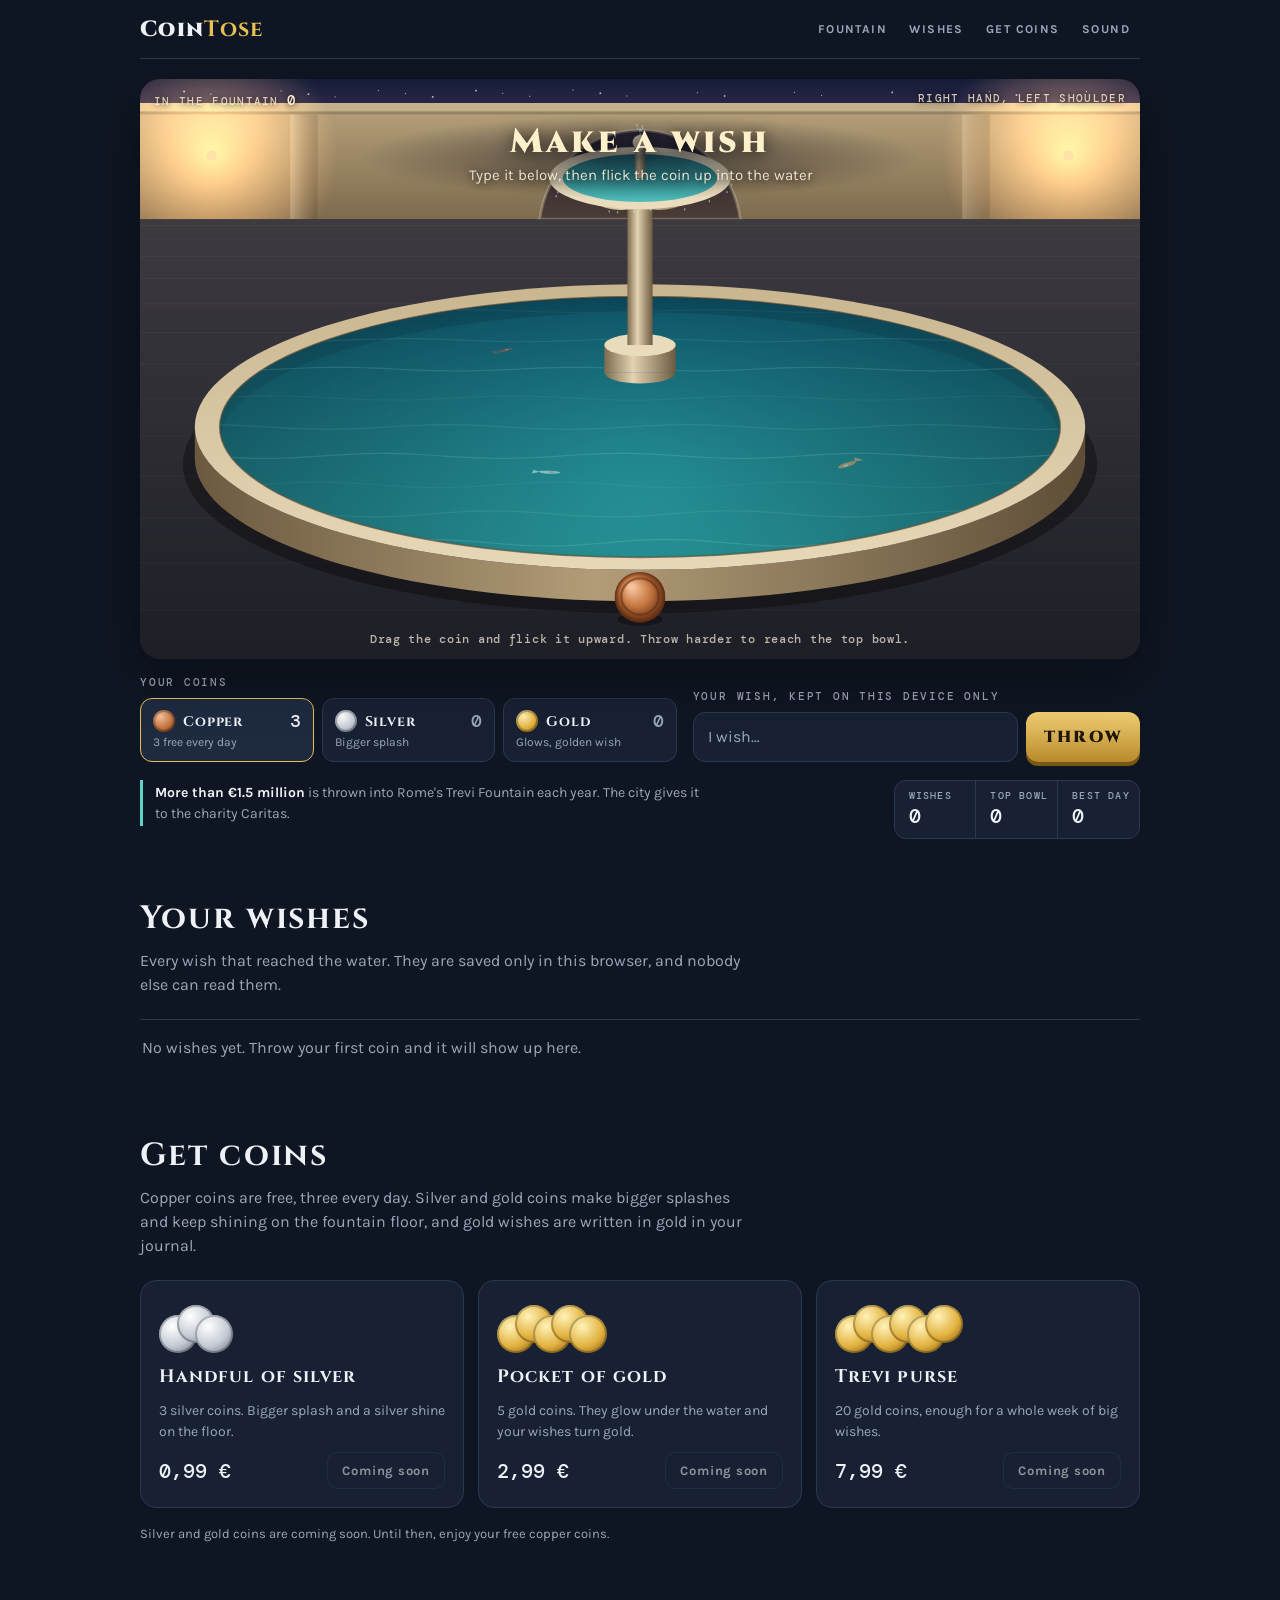
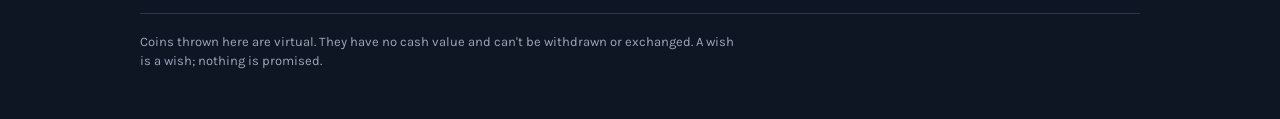
==== cointose/index.html @ e3dbf446 "Merge branch 'claude/cointose' Co-Authored-By: Claude Opus 5.5 <noreply@anthropic.com> Claude-Sessio" ====
<!doctype html>
<html lang="en">
<head>
<meta charset="utf-8">
<meta name="viewport" content="width=device-width, initial-scale=1, viewport-fit=cover">
<title>CoinTose</title>
<meta name="description" content="Make a wish and throw a coin into the fountain.">
<link rel="canonical" href="https://lehelbalog.de/cointose/">
<meta property="og:type" content="website">
<meta property="og:title" content="CoinTose">
<meta property="og:description" content="Make a wish and throw a coin into the fountain.">
<meta property="og:url" content="https://lehelbalog.de/cointose/">
<meta property="og:image" content="https://lehelbalog.de/assets/poster-cointose.png">
<meta name="theme-color" content="#0f1623">
<link rel="icon" type="image/svg+xml" href="data:image/svg+xml,%3Csvg xmlns='http://www.w3.org/2000/svg' viewBox='0 0 64 64'%3E%3Ccircle cx='32' cy='32' r='30' fill='%23e2b23f'/%3E%3Ccircle cx='32' cy='32' r='21' fill='none' stroke='%237d540c' stroke-width='4'/%3E%3Ccircle cx='24' cy='22' r='6' fill='%23fff2b8' opacity='.7'/%3E%3C/svg%3E">
<style>
/* Fonts are bundled in fonts/ (SIL Open Font License), so no request goes to a third-party font host. */
@font-face { font-family: "Cinzel"; font-style: normal; font-weight: 500; font-display: swap; src: url("fonts/cinzel-latin-500-normal.woff2") format("woff2"); }
@font-face { font-family: "Cinzel"; font-style: normal; font-weight: 700; font-display: swap; src: url("fonts/cinzel-latin-700-normal.woff2") format("woff2"); }
@font-face { font-family: "Cinzel"; font-style: normal; font-weight: 900; font-display: swap; src: url("fonts/cinzel-latin-900-normal.woff2") format("woff2"); }
@font-face { font-family: "Karla"; font-style: normal; font-weight: 400; font-display: swap; src: url("fonts/karla-latin-400-normal.woff2") format("woff2"); }
@font-face { font-family: "Karla"; font-style: normal; font-weight: 500; font-display: swap; src: url("fonts/karla-latin-500-normal.woff2") format("woff2"); }
@font-face { font-family: "Karla"; font-style: normal; font-weight: 700; font-display: swap; src: url("fonts/karla-latin-700-normal.woff2") format("woff2"); }
@font-face { font-family: "DM Mono"; font-style: normal; font-weight: 400; font-display: swap; src: url("fonts/dm-mono-latin-400-normal.woff2") format("woff2"); }
@font-face { font-family: "DM Mono"; font-style: normal; font-weight: 500; font-display: swap; src: url("fonts/dm-mono-latin-500-normal.woff2") format("woff2"); }
/* Layout: one dusk piazza scene with the fountain as the stage, the throw controls under it, then the wish journal and the coin shop. Single dusk look on purpose. */
:root {
  --bg: #0f1623;
  --surface: #172133;
  --surface-2: #1d2a40;
  --ink: #eef1f5;
  --muted: #9ba7b9;
  --line: #2a3850;
  --water: #5fd3c8;
  --gold: #e8bf52;
  --on-gold: #1d1505;
  --display: "Cinzel", "Trajan Pro", Georgia, serif;
  --body: "Karla", "Segoe UI", system-ui, sans-serif;
  --mono: "DM Mono", ui-monospace, Menlo, monospace;
  color-scheme: dark;
}
* { box-sizing: border-box; }
html { scroll-behavior: smooth; scroll-padding-top: calc(var(--hdr, 64px) + env(safe-area-inset-top, 0px) + 12px); }
body {
  margin: 0; background: var(--bg); color: var(--ink);
  font: 16px/1.5 var(--body);
  padding-inline: 16px; padding-block: 0 48px;
  -webkit-tap-highlight-color: transparent;
}
.wrap { max-width: 1000px; margin: 0 auto; display: flex; flex-direction: column; gap: 56px; }
button, input { font: inherit; color: inherit; }
button { cursor: pointer; }
:focus-visible { outline: 2px solid var(--gold); outline-offset: 3px; }

header {
  position: sticky; top: env(safe-area-inset-top, 0px); z-index: 20;
  display: flex; align-items: center; gap: 12px 16px; flex-wrap: wrap;
  padding-block: 12px; background: var(--bg); border-bottom: 1px solid var(--line);
}
.brand { font-family: var(--display); font-weight: 900; font-size: 22px; letter-spacing: 0.06em; color: var(--ink); text-decoration: none; }
.brand b { color: var(--gold); }
nav { display: flex; gap: 2px; margin-left: auto; flex-wrap: wrap; }
nav a, .icon-btn {
  font-size: 12px; letter-spacing: 0.12em; text-transform: uppercase; font-weight: 700;
  color: var(--muted); text-decoration: none; padding: 8px 10px; border-radius: 8px; background: none; border: 0;
}
nav a:hover, .icon-btn:hover { color: var(--ink); background: var(--surface); }
.icon-btn[aria-pressed="false"] { text-decoration: line-through; }
@media (max-width: 480px) { nav a[href="#fountain"], .hud .legend { display: none; } nav a, .icon-btn { padding-inline: 6px; letter-spacing: 0.06em; } .brand { font-size: 20px; } }
header + main { margin-top: -36px; }

/* stage */
.stage { position: relative; border-radius: 20px; overflow: hidden; background: #0b1220; box-shadow: 0 20px 50px rgba(0,0,0,0.35); }
#scene { display: block; width: 100%; height: clamp(400px, 64vw, 580px); height: min(clamp(400px, 64vw, 580px), max(280px, 100svh - 90px)); touch-action: pan-y; cursor: grab; }
#scene.dragging { cursor: grabbing; }
.hud { position: absolute; left: 14px; top: 12px; right: 14px; display: flex; justify-content: space-between; gap: 12px; pointer-events: none;
  font: 500 11px/1.4 var(--mono); letter-spacing: 0.12em; text-transform: uppercase; color: rgba(255, 240, 214, 0.8); text-shadow: 0 1px 6px rgba(0,0,0,0.85); }
.hud b { font-size: 14px; color: #fff3d6; font-weight: 500; }
.msg { position: absolute; left: 50%; top: 36px; transform: translateX(-50%); width: min(92%, 560px); display: flex; flex-direction: column; align-items: center; gap: 2px;
  text-align: center; pointer-events: none; padding: 8px 16px 12px; border-radius: 40px;
  background: radial-gradient(closest-side, rgba(12, 16, 28, 0.6), rgba(12, 16, 28, 0)); }
.msg .big { font-family: var(--display); font-weight: 900; font-size: clamp(22px, 4.6vw, 34px); letter-spacing: 0.1em; color: #fff0cc;
  text-shadow: 0 2px 16px rgba(0,0,0,0.7); text-wrap: balance; line-height: 1.15; }
.msg .sub { font-size: 15px; color: rgba(255, 245, 225, 0.88); text-shadow: 0 1px 8px rgba(0,0,0,0.85); max-width: 46ch; text-wrap: balance; }
.msg.show .big, .msg.show .sub { animation: rise-in 0.5s ease both; }
.msg.show .sub { animation-delay: 0.08s; }
.msg { transition: opacity 0.25s; }
.msg.away { opacity: 0; }
@keyframes rise-in { from { opacity: 0; transform: translateY(8px); } }
.wishfloat {
  position: absolute; transform: translate(-50%, -50%); pointer-events: none; white-space: nowrap; max-width: 80%;
  overflow: hidden; text-overflow: ellipsis;
  font-family: var(--display); font-weight: 700; font-size: 18px; letter-spacing: 0.06em; color: #e9fffb;
  text-shadow: 0 0 12px rgba(95, 211, 200, 0.9); animation: wish-up 3.2s ease-out forwards;
}
.wishfloat.gold { color: #fff3c4; text-shadow: 0 0 14px rgba(232, 191, 82, 0.95); }
@keyframes wish-up { 0% { opacity: 0; margin-top: 0; filter: blur(2px); } 15% { opacity: 1; filter: blur(0); } 100% { opacity: 0; margin-top: var(--rise, -150px); letter-spacing: 0.3em; filter: blur(3px); } }
.hint-line { position: absolute; left: 0; right: 0; bottom: 12px; text-align: center; pointer-events: none;
  font: 500 12px var(--mono); letter-spacing: 0.06em; color: rgba(255, 245, 225, 0.7); padding-inline: 16px; }

/* controls */
.controls { display: grid; grid-template-columns: minmax(0, 1.2fr) minmax(0, 1fr); gap: 16px; margin-top: 16px; align-items: end; }
@media (max-width: 760px) { .controls { grid-template-columns: minmax(0, 1fr); } }
.eyebrow { font: 500 11px/1.4 var(--mono); letter-spacing: 0.16em; text-transform: uppercase; color: var(--muted); margin: 0 0 8px; }
.picks { display: grid; grid-template-columns: repeat(3, minmax(0, 1fr)); gap: 8px; }
.pick { display: flex; flex-direction: column; align-items: flex-start; gap: 2px; padding: 10px 12px; border-radius: 12px;
  border: 1.5px solid var(--line); background: var(--surface); text-align: left; min-width: 0; }
.pick .top { display: flex; align-items: center; gap: 8px; width: 100%; }
.pick b { font-family: var(--display); letter-spacing: 0.06em; font-size: 14px; }
.pick .n { margin-left: auto; font: 500 18px var(--mono); font-variant-numeric: tabular-nums; }
.pick small { font-size: 12px; color: var(--muted); line-height: 1.3; }
.pick[aria-pressed="true"] { border-color: var(--gold); background: var(--surface-2); }
.pick.empty .n { color: var(--muted); }
@media (max-width: 420px) { .pick { padding: 8px; } .pick b { font-size: 12px; } .pick small { font-size: 11px; } .pick .top { gap: 5px; } }
.ico { width: 22px; height: 22px; border-radius: 50%; flex: none; display: inline-block; box-shadow: inset 0 0 0 2px rgba(0,0,0,0.25); }
.ico.copper { background: radial-gradient(circle at 35% 30%, #f5c29a, #c4743f 55%, #5e2c12); }
.ico.silver { background: radial-gradient(circle at 35% 30%, #ffffff, #c3cad4 55%, #5f6773); }
.ico.gold { background: radial-gradient(circle at 35% 30%, #fff2b8, #e2b23f 55%, #7d540c); }
.wish-row { display: flex; gap: 8px; }
.wish-row input { flex: 1; min-width: 0; border: 1.5px solid var(--line); background: var(--surface); border-radius: 12px; padding: 12px 14px; font-size: 16px; }
.wish-row input::placeholder { color: var(--muted); }
.throw { border: 0; border-radius: 12px; padding: 12px 18px; font-family: var(--display); font-weight: 900; letter-spacing: 0.14em;
  background: linear-gradient(180deg, #f1cf74, #b88a2c); color: var(--on-gold); box-shadow: 0 4px 0 #7a5713; }
.throw:active { transform: translateY(3px); box-shadow: 0 1px 0 #7a5713; }
.throw[aria-disabled="true"] { filter: grayscale(0.7) brightness(0.8); cursor: not-allowed; }
.under { display: grid; grid-template-columns: minmax(0, 1fr) auto; gap: 16px; margin-top: 18px; align-items: start; }
@media (max-width: 760px) { .under { grid-template-columns: minmax(0, 1fr); } }
.fact { border-left: 3px solid var(--water); padding: 2px 0 2px 12px; font-size: 14px; color: var(--muted); margin: 0; max-width: 70ch; }
.fact b { color: var(--ink); }
.stats { display: flex; gap: 1px; background: var(--line); border: 1px solid var(--line); border-radius: 12px; overflow: hidden; }
.stat { background: var(--surface); padding: 8px 14px; min-width: 0; flex: 1; }
.stat span { display: block; font: 500 10px/1.4 var(--mono); letter-spacing: 0.12em; text-transform: uppercase; color: var(--muted); white-space: nowrap; }
.stat b { font: 500 20px/1.3 var(--mono); font-variant-numeric: tabular-nums; }

/* sections */
section h2 { font-family: var(--display); font-weight: 700; font-size: clamp(24px, 4vw, 32px); letter-spacing: 0.06em; margin: 0 0 6px; text-wrap: balance; }
section > p.lede { margin: 0 0 22px; color: var(--muted); max-width: 62ch; }
.journal { list-style: none; margin: 0; padding: 0; display: flex; flex-direction: column; border-top: 1px solid var(--line); }
.journal li { display: grid; grid-template-columns: auto minmax(0, 1fr) auto; gap: 12px; align-items: center; padding: 12px 2px; border-bottom: 1px solid var(--line); }
.journal .text { overflow-wrap: anywhere; }
.journal .text.gold { color: var(--gold); font-family: var(--display); letter-spacing: 0.03em; }
.journal .text.silent { color: var(--muted); font-style: italic; }
.journal .meta { font: 500 12px var(--mono); color: var(--muted); text-align: right; white-space: nowrap; }
.badge { font: 500 10px var(--mono); font-style: normal; letter-spacing: 0.1em; text-transform: uppercase; color: var(--on-gold); background: var(--gold); border-radius: 5px; padding: 2px 6px; margin-left: 8px; vertical-align: 2px; }
.empty-note { color: var(--muted); padding: 16px 2px; border-top: 1px solid var(--line); margin: 0; }
.journal-more { color: var(--muted); font-size: 13px; margin: 10px 2px 0; }
.row-end { display: flex; justify-content: flex-end; margin-top: 12px; }
.btn { border: 1.5px solid var(--line); background: transparent; border-radius: 10px; padding: 8px 14px; font-size: 13px; font-weight: 700;
  letter-spacing: 0.06em; color: var(--ink); text-decoration: none; text-align: center; display: inline-block; }
.btn:hover { border-color: var(--gold); }
.btn.danger { color: #ff9c8f; border-color: #6b3a3a; }
.btn.primary { background: var(--gold); border-color: var(--gold); color: var(--on-gold); }
.btn:disabled { opacity: 0.55; cursor: not-allowed; }

.packs { display: grid; grid-template-columns: repeat(auto-fill, minmax(min(100%, 260px), 1fr)); gap: 14px; }
.pack { background: var(--surface); border: 1px solid var(--line); border-radius: 16px; padding: 18px; display: flex; flex-direction: column; gap: 10px; min-width: 0; }
.pack .pile { height: 54px; position: relative; }
.pack .pile .ico { position: absolute; width: 38px; height: 38px; }
.pack h3 { margin: 0; font-family: var(--display); letter-spacing: 0.06em; font-size: 18px; }
.pack p { margin: 0; color: var(--muted); font-size: 14px; }
.pack .buy { display: flex; align-items: center; justify-content: space-between; gap: 10px; margin-top: auto; flex-wrap: wrap; }
.price { font: 500 20px var(--mono); font-variant-numeric: tabular-nums; }
.notice { font-size: 13px; color: var(--muted); margin-top: 16px; max-width: 70ch; }

footer { font-size: 13px; color: var(--muted); border-top: 1px solid var(--line); padding-top: 18px; display: flex; flex-direction: column; gap: 6px; }
footer p { margin: 0; max-width: 75ch; }
.toast { position: fixed; left: 50%; bottom: calc(20px + env(safe-area-inset-bottom, 0px)); transform: translateX(-50%); z-index: 50; pointer-events: none;
  background: var(--ink); color: var(--bg); padding: 12px 18px; border-radius: 14px; box-shadow: 0 12px 32px rgba(0,0,0,0.4);
  max-width: min(92vw, 440px); animation: toast-in 0.35s ease; font-weight: 700; }
/* short landscape screens: the coin in hand sits at the bottom, so show the toast under the sticky header */
@media (orientation: landscape) and (max-height: 700px) {
  .toast { bottom: auto; top: calc(var(--hdr, 64px) + env(safe-area-inset-top, 0px) + 8px); }
}
@keyframes toast-in { from { transform: translate(-50%, 20px); opacity: 0; } }
@media (prefers-reduced-motion: reduce) {
  html { scroll-behavior: auto; }
  .msg.show .big, .msg.show .sub, .toast { animation: none; }
  .wishfloat { animation-duration: 2s; }
}
</style>
</head>
<body>
<div class="wrap">
  <header>
    <a class="brand" href="#fountain">Coin<b>Tose</b></a>
    <nav aria-label="Sections">
      <a href="#fountain">Fountain</a>
      <a href="#wishes">Wishes</a>
      <a href="#coins">Get coins</a>
      <button class="icon-btn" id="soundBtn" aria-pressed="true" title="Turn sound on or off">Sound</button>
    </nav>
  </header>

  <main id="fountain">
    <div class="stage" id="stage">
      <canvas id="scene" aria-label="A fountain in a piazza at dusk. Flick the coin upward to throw it into the water."></canvas>
      <div class="hud"><span>In the fountain <b id="hudCount">0</b></span><span class="legend">Right hand, left shoulder</span></div>
      <div class="msg" id="msg" aria-live="polite"><div class="big" id="msgBig">Make a wish</div><div class="sub" id="msgSub">Type it below, then flick the coin up into the water</div></div>
      <div class="hint-line" id="hintLine">Drag the coin and flick it upward. Throw harder to reach the top bowl.</div>
    </div>

    <div class="controls">
      <div>
        <p class="eyebrow">Your coins</p>
        <div class="picks">
          <button class="pick" data-type="copper" aria-pressed="true"><span class="top"><i class="ico copper"></i><b>Copper</b><span class="n" id="nCopper">3</span></span><small id="sCopper">3 free every day</small></button>
          <button class="pick" data-type="silver" aria-pressed="false"><span class="top"><i class="ico silver"></i><b>Silver</b><span class="n" id="nSilver">0</span></span><small>Bigger splash</small></button>
          <button class="pick" data-type="gold" aria-pressed="false"><span class="top"><i class="ico gold"></i><b>Gold</b><span class="n" id="nGold">0</span></span><small>Glows, golden wish</small></button>
        </div>
      </div>
      <div>
        <p class="eyebrow"><label for="wish">Your wish, kept on this device only</label></p>
        <div class="wish-row">
          <input id="wish" maxlength="80" placeholder="I wish…" autocomplete="off">
          <button class="throw" id="throwBtn">THROW</button>
        </div>
      </div>
    </div>

    <div class="under">
      <p class="fact" id="fact"></p>
      <div class="stats">
        <div class="stat"><span>Wishes</span><b id="stWishes">0</b></div>
        <div class="stat"><span>Top bowl</span><b id="stLucky">0</b></div>
        <div class="stat"><span>Best day</span><b id="stDay">0</b></div>
      </div>
    </div>
  </main>

  <section id="wishes">
    <h2>Your wishes</h2>
    <p class="lede">Every wish that reached the water. They are saved only in this browser, and nobody else can read them.</p>
    <div id="journalWrap"></div>
  </section>

  <section id="coins">
    <h2>Get coins</h2>
    <p class="lede">Copper coins are free, three every day. Silver and gold coins make bigger splashes and keep shining on the fountain floor, and gold wishes are written in gold in your journal.</p>
    <div class="packs" id="packs"></div>
    <p class="notice" id="shopNotice"></p>
  </section>

  <footer>
    <p>Coins thrown here are virtual. They have no cash value and can't be withdrawn or exchanged. A wish is a wish; nothing is promised.</p>
  </footer>
</div>

<script>
/* =====================================================================
   SHOP SETTINGS: edit this block to sell coins.
   For each pack, create a Stripe Payment Link (dashboard.stripe.com →
   Payment Links). Under "After payment" choose "Don't show confirmation
   page" and redirect customers to:  https://lehelbalog.de/cointose/?paid=<pack id>
   for example https://lehelbalog.de/cointose/?paid=gold5
   Then paste the payment link into `link`. An empty link shows "Coming soon".
   vatNote is shown in the notice under the packs once a pack is live. German price
   rules need one of: "Prices include VAT." or, for the small-business
   exemption, "No VAT is charged under § 19 UStG."
   ===================================================================== */
const SHOP = {
  currency: "EUR",
  locale: "de-DE",
  vatNote: "",
  packs: [
    { id: "silver3", coin: "silver", count: 3,  price: 0.99, name: "Handful of silver", desc: "3 silver coins. Bigger splash and a silver shine on the floor.", link: "" },
    { id: "gold5",   coin: "gold",   count: 5,  price: 2.99, name: "Pocket of gold",    desc: "5 gold coins. They glow under the water and your wishes turn gold.", link: "" },
    { id: "gold20",  coin: "gold",   count: 20, price: 7.99, name: "Trevi purse",       desc: "20 gold coins, enough for a whole week of big wishes.", link: "" }
  ]
};

const COINS = {
  copper: { name: "Copper", base: "#c4743f", light: "#f5c29a", dark: "#5e2c12", splash: 1 },
  silver: { name: "Silver", base: "#c3cad4", light: "#ffffff", dark: "#5f6773", splash: 1.35 },
  gold:   { name: "Gold",   base: "#e2b23f", light: "#fff2b8", dark: "#7d540c", splash: 1.7 }
};
const FREE_PER_DAY = 3;
const FACTS = [
  "<b>More than €1.5 million</b> is thrown into Rome's Trevi Fountain each year. The city gives it to the charity Caritas.",
  "<b>The Trevi rule:</b> throw with your right hand over your left shoulder. One coin means you'll return to Rome, two mean a new romance, three mean a wedding.",
  "<b>The film Three Coins in the Fountain</b> (1954) made the Trevi coin toss famous around the world.",
  "<b>Coins in water are an old idea.</b> About 12,000 Roman coins were found in the sacred spring at Bath, England, left as offerings to the goddess Sulis Minerva.",
  "<b>Hit the top bowl</b> for a lucky coin. It's the smallest target in the piazza, so flick harder and aim for the middle."
];
const LEGEND = ["", "One coin. You will come back.", "Two coins. A new romance.", "Three coins. Wedding bells."];

/* ---------- state ---------- */
const KEY = "cointose.fountain.v1";
const today = () => new Date().toLocaleDateString("en-CA");
const state = {
  coins: { copper: FREE_PER_DAY, silver: 0, gold: 0 }, freeDay: "", selected: "copper",
  floor: [], bowl: [], wishes: [], lucky: 0, sound: true, fact: 0, dayCount: 0, dayKey: "", bestDay: 0,
  wishCount: 0, inFountain: 0, pending: {}, credits: {}
};
// Read from storage at boot and whenever another tab saves, so tabs never overwrite each other's coins.
function loadState() {
  let s = {};
  try {
    s = JSON.parse(localStorage.getItem(KEY) || "{}") || {};
    Object.assign(state, s);
    state.coins = { copper: 0, silver: 0, gold: 0, ...(s.coins || { copper: FREE_PER_DAY }) };
  } catch (e) {}
  state.credits = s.credits && typeof s.credits === "object" ? s.credits : {};
  if (!COINS[state.selected]) state.selected = "copper";
  if (!state.pending || typeof state.pending !== "object") state.pending = {};
  else if (state.pending.t) state.pending = { old: state.pending }; // older single-throw format
  state.wishCount = Math.max(state.wishCount || 0, state.wishes.length);
  state.inFountain = Math.max(state.inFountain || 0, state.floor.length + state.bowl.length);
}
loadState();
function save() { try { localStorage.setItem(KEY, JSON.stringify(state)); } catch (e) {} }
// Bookkeeping for a coin that reached the water or the top bowl.
function recordLanding(t, wish, lucky) {
  if (state.dayKey !== today()) { state.dayKey = today(); state.dayCount = 0; }
  state.dayCount++; state.bestDay = Math.max(state.bestDay, state.dayCount);
  if (lucky) state.lucky++;
  state.wishCount++; state.inFountain++;
  state.wishes.unshift({ text: wish, t, at: Date.now(), lucky });
  state.wishes = state.wishes.slice(0, 200);
}
function addToFloor(coin) { state.floor.push(coin); if (state.floor.length > 320) state.floor.shift(); }
function addToBowl(coin) { state.bowl.push(coin); if (state.bowl.length > 14) state.bowl.shift(); }
// A throw's outcome is decided when it starts and stored under its own id until it lands.
// Throws still listed when a page boots were cut off by a closed tab or reload: settle them now.
function settlePending() {
  const list = Object.values(state.pending);
  if (!list.length) return;
  state.pending = {};
  for (const p of list) {
    if (!p || !COINS[p.t]) continue;
    if (p.miss) state.coins[p.t]++;
    else {
      recordLanding(p.t, p.wish || "", !!p.bowl);
      if (p.bowl) addToBowl({ du: p.du, dv: p.dv, t: p.t }); else addToFloor({ u: p.u, v: p.v, t: p.t });
    }
  }
  save();
}
settlePending();
function refillFree() {
  if (state.freeDay !== today()) {
    state.coins.copper = Math.max(state.coins.copper, FREE_PER_DAY);
    state.freeDay = today();
    save();
  }
}
refillFree();
let sessionThrows = 0;

const $ = (s) => document.querySelector(s);
const rand = () => { const a = new Uint32Array(1); crypto.getRandomValues(a); return a[0] / 4294967296; };
const money = (v) => new Intl.NumberFormat(SHOP.locale, { style: "currency", currency: SHOP.currency }).format(v);
const reduceMotion = matchMedia("(prefers-reduced-motion: reduce)");

/* ---------- scene geometry ---------- */
// Positions in the basin use u (left/right) and v (back/front), both -1..1 at the water's edge.
const cv = $("#scene"), ctx = cv.getContext("2d");
let W = 0, H = 0, DPR = 1, G = {};
const back = document.createElement("canvas"), fore = document.createElement("canvas"), floorCv = document.createElement("canvas");
let floorDirty = true;
const BOWL = { u: 0, v: -0.42, r: 0.2 };
let hand = { x: 0, y: 0 }, drag = null, flight = null, lastT = performance.now();

function resize() {
  const r = cv.getBoundingClientRect();
  if (!r.width) return;
  W = r.width; H = r.height; DPR = Math.min(2, devicePixelRatio || 1);
  cv.width = Math.round(W * DPR); cv.height = Math.round(H * DPR);
  const narrow = W < 640 && H >= 400; // short landscape phones get the flatter basin
  const rx = Math.min(W * (narrow ? 0.46 : 0.42), H * 0.85);
  const ry = rx * (narrow ? 0.42 : 0.31);
  G = { cx: W / 2, cy: H * 0.6, rx, ry, rim: Math.max(10, rx * 0.06), band: Math.max(16, rx * 0.075), k: Math.max(0.7, Math.min(1.25, rx / 400)) };
  G.oRx = G.rx + G.rim; G.oRy = G.ry + G.rim * (ry / rx) * 1.6;
  G.wallBottom = G.cy - G.oRy - G.ry * 0.5;
  G.pedBaseY = G.cy + BOWL.v * G.ry;
  G.bowlH = Math.min(Math.max(80, G.ry * 1.25 + 30 * G.k), G.pedBaseY - 84 * G.k); // spout and jet stay on the canvas
  G.bowlY = G.pedBaseY - G.bowlH;
  G.bowlRx = BOWL.r * G.rx; G.bowlRy = BOWL.r * G.ry;
  G.spoutY = G.bowlY - 34 * G.k;
  G.handY = H - 44 * G.k - (narrow ? 32 : 16);
  const hint = $("#hintLine"); // on very narrow screens the hint wraps to more lines: keep the coin above it
  if (!hint.hidden) G.handY = Math.min(G.handY, H - 16 - hint.offsetHeight - 26 * G.k);
  G.handY = Math.max(G.handY, G.cy + G.ry * 0.6);
  if (!drag) { hand.x = G.cx; hand.y = G.handY; }
  particles = [];
  paintBack(); paintFore(); floorDirty = true;
}
const P = (u, v) => [G.cx + u * G.rx, G.cy + v * G.ry];
const coinR = (v) => 15 * G.k * (0.78 + 0.16 * v);

/* static background: sky, facade, piazza, basin */
function paintBack() {
  back.width = cv.width; back.height = cv.height;
  const c = back.getContext("2d"); c.setTransform(DPR, 0, 0, DPR, 0, 0);
  const { cx, cy, rx, ry } = G;
  const wallTop = Math.max(24, G.bowlY - 140 * G.k);
  let g = c.createLinearGradient(0, 0, 0, wallTop + 40);
  g.addColorStop(0, "#141b38"); g.addColorStop(1, "#4b3a5e");
  c.fillStyle = g; c.fillRect(0, 0, W, wallTop + 40);
  c.fillStyle = "rgba(255,255,255,0.7)";
  for (let i = 0; i < 26; i++) { const s = i % 3 ? 1 : 1.6; c.fillRect((i * 97.3) % W, (i * 53.7) % Math.max(10, wallTop - 6), s, s); }
  // facade
  g = c.createLinearGradient(0, wallTop, 0, G.wallBottom);
  g.addColorStop(0, "#b8a27c"); g.addColorStop(1, "#7e6a4d");
  c.fillStyle = g; c.fillRect(0, wallTop, W, G.wallBottom - wallTop);
  c.fillStyle = "rgba(255,240,210,0.18)"; c.fillRect(0, wallTop, W, 8 * G.k);
  c.fillStyle = "rgba(0,0,0,0.18)"; c.fillRect(0, wallTop + 8 * G.k, W, 3);
  for (const f of [-1.25, -0.8, 0.8, 1.25]) {
    const x = cx + f * rx, w = 26 * G.k;
    const pg = c.createLinearGradient(x - w / 2, 0, x + w / 2, 0);
    pg.addColorStop(0, "rgba(255,245,220,0.22)"); pg.addColorStop(1, "rgba(0,0,0,0.12)");
    c.fillStyle = pg; c.fillRect(x - w / 2, wallTop + 11 * G.k, w, G.wallBottom - wallTop - 11 * G.k);
  }
  // niche behind the statue
  const nw = Math.max(G.bowlRx * 2.4, 90 * G.k), nTop = wallTop + 26 * G.k;
  c.beginPath(); c.moveTo(cx - nw / 2, G.wallBottom); c.lineTo(cx - nw / 2, nTop + nw / 2);
  c.arc(cx, nTop + nw / 2, nw / 2, Math.PI, 0); c.lineTo(cx + nw / 2, G.wallBottom); c.closePath();
  g = c.createLinearGradient(0, nTop, 0, G.wallBottom); g.addColorStop(0, "#2a2436"); g.addColorStop(1, "#4a3c35");
  c.fillStyle = g; c.fill();
  c.strokeStyle = "rgba(255,240,210,0.25)"; c.lineWidth = 3; c.stroke();
  // lamps
  c.globalCompositeOperation = "lighter";
  for (const f of [-1.02, 1.02]) {
    const x = cx + f * rx, y = wallTop + 50 * G.k;
    const lg = c.createRadialGradient(x, y, 2, x, y, 120 * G.k);
    lg.addColorStop(0, "rgba(255,200,120,0.55)"); lg.addColorStop(1, "rgba(255,160,80,0)");
    c.fillStyle = lg; c.fillRect(x - 130 * G.k, y - 130 * G.k, 260 * G.k, 260 * G.k);
  }
  c.globalCompositeOperation = "source-over";
  for (const f of [-1.02, 1.02]) { c.fillStyle = "#ffe2a8"; c.beginPath(); c.arc(cx + f * rx, wallTop + 50 * G.k, 5 * G.k, 0, 7); c.fill(); }
  // piazza
  g = c.createLinearGradient(0, G.wallBottom, 0, H);
  g.addColorStop(0, "#3d3a40"); g.addColorStop(1, "#1d1e26");
  c.fillStyle = g; c.fillRect(0, G.wallBottom, W, H - G.wallBottom);
  c.strokeStyle = "rgba(255,255,255,0.04)"; c.lineWidth = 1;
  for (let i = 1; i < 14; i++) { const y = G.wallBottom + (H - G.wallBottom) * Math.pow(i / 14, 1.6); c.beginPath(); c.moveTo(0, y); c.lineTo(W, y); c.stroke(); }
  // basin: shadow, front band, rim
  c.fillStyle = "rgba(0,0,0,0.35)";
  c.beginPath(); c.ellipse(cx, cy + G.band + 6, G.oRx + 12, G.oRy + 6, 0, 0, 7); c.fill();
  c.beginPath(); c.ellipse(cx, cy, G.oRx, G.oRy, 0, 0, Math.PI);
  c.lineTo(cx - G.oRx, cy + G.band); c.ellipse(cx, cy + G.band, G.oRx, G.oRy, 0, Math.PI, 0, true); c.closePath();
  g = c.createLinearGradient(cx - G.oRx, 0, cx + G.oRx, 0);
  g.addColorStop(0, "#6c5a40"); g.addColorStop(0.45, "#b29c78"); g.addColorStop(1, "#5e4e37");
  c.fillStyle = g; c.fill();
  c.beginPath(); c.ellipse(cx, cy, G.oRx, G.oRy, 0, 0, 7);
  g = c.createLinearGradient(0, cy - G.oRy, 0, cy + G.oRy); g.addColorStop(0, "#c9b690"); g.addColorStop(1, "#e7d8b8");
  c.fillStyle = g; c.fill();
  // basin floor
  c.save(); c.beginPath(); c.ellipse(cx, cy, rx, ry, 0, 0, 7); c.clip();
  g = c.createRadialGradient(cx, cy + ry * 0.3, ry * 0.2, cx, cy, rx);
  g.addColorStop(0, "#1a7d86"); g.addColorStop(1, "#06323f");
  c.fillStyle = g; c.fillRect(cx - rx, cy - ry, rx * 2, ry * 2);
  c.fillStyle = "rgba(255,255,255,0.035)";
  for (let i = 0; i < 160; i++) { const a = i * 2.399, d = Math.sqrt(i / 160); c.fillRect(cx + Math.cos(a) * d * rx, cy + Math.sin(a) * d * ry, 3, 2); }
  c.fillStyle = "rgba(0,0,0,0.3)"; // inner wall shadow at the back
  c.beginPath(); c.ellipse(cx, cy, rx, ry, 0, Math.PI, 0); c.ellipse(cx, cy + ry * 0.12, rx, ry, 0, 0, Math.PI, true); c.fill();
  c.restore();
  c.strokeStyle = "rgba(60,45,25,0.6)"; c.lineWidth = 2; c.beginPath(); c.ellipse(cx, cy, rx, ry, 0, 0, 7); c.stroke();
}

/* coins lying on the floor, cached and redrawn only when a coin settles or the size changes */
const sinkingCoins = new Set();
function paintFloor() {
  floorCv.width = cv.width; floorCv.height = cv.height;
  const c = floorCv.getContext("2d"); c.setTransform(DPR, 0, 0, DPR, 0, 0);
  c.beginPath(); c.ellipse(G.cx, G.cy, G.rx, G.ry, 0, 0, 7); c.clip();
  for (const coin of state.floor) {
    if (sinkingCoins.has(coin)) continue;
    const [x, y] = P(coin.u, coin.v);
    drawCoin(c, x, y + 3, coinR(coin.v) * 0.9, COINS[coin.t] ? coin.t : "copper", (G.ry / G.rx) * 1.05, 0.92);
  }
}

/* static statue: plinth, column, top bowl, spout. Drawn over the water. */
function paintFore() {
  fore.width = cv.width; fore.height = cv.height;
  const c = fore.getContext("2d"); c.setTransform(DPR, 0, 0, DPR, 0, 0);
  const x = G.cx, base = G.pedBaseY, k = G.k, flat = G.ry / G.rx;
  const stone = (x0, x1) => { const g = c.createLinearGradient(x0, 0, x1, 0); g.addColorStop(0, "#7c6a4e"); g.addColorStop(0.4, "#e3d3b1"); g.addColorStop(1, "#6b5a40"); return g; };
  const pw = 34 * k, ph = 26 * k;
  c.fillStyle = stone(x - pw, x + pw);
  c.fillRect(x - pw, base - ph, pw * 2, ph);
  c.beginPath(); c.ellipse(x, base, pw, pw * flat, 0, 0, Math.PI); c.fill();
  c.fillStyle = "#e9dcbd"; c.beginPath(); c.ellipse(x, base - ph, pw, pw * flat, 0, 0, 7); c.fill();
  const cw = 12 * k;
  c.fillStyle = stone(x - cw, x + cw);
  c.fillRect(x - cw, G.bowlY, cw * 2, base - ph - G.bowlY);
  c.beginPath(); c.moveTo(x - G.bowlRx * 1.08, G.bowlY);
  c.quadraticCurveTo(x - G.bowlRx * 0.5, G.bowlY + 34 * k, x - cw, G.bowlY + 30 * k);
  c.lineTo(x + cw, G.bowlY + 30 * k);
  c.quadraticCurveTo(x + G.bowlRx * 0.5, G.bowlY + 34 * k, x + G.bowlRx * 1.08, G.bowlY);
  c.closePath(); c.fillStyle = stone(x - G.bowlRx, x + G.bowlRx); c.fill();
  c.fillStyle = "#eadcbc"; c.beginPath(); c.ellipse(x, G.bowlY, G.bowlRx * 1.08, G.bowlRy * 1.08 + 3, 0, 0, 7); c.fill();
  const wg = c.createLinearGradient(0, G.bowlY - G.bowlRy, 0, G.bowlY + G.bowlRy);
  wg.addColorStop(0, "#1d6f7a"); wg.addColorStop(1, "#4fc0bb");
  c.fillStyle = wg; c.beginPath(); c.ellipse(x, G.bowlY, G.bowlRx * 0.92, G.bowlRy * 0.92, 0, 0, 7); c.fill();
  c.fillStyle = stone(x - 6 * k, x + 6 * k); c.fillRect(x - 5 * k, G.spoutY, 10 * k, G.bowlY - G.spoutY);
  c.fillStyle = "#eadcbc"; c.beginPath(); c.arc(x, G.spoutY, 7 * k, 0, 7); c.fill();
}

function drawCoin(c, x, y, r, type, squash, alpha = 1) {
  const k = COINS[type], s = Math.max(0.07, Math.abs(squash));
  c.save(); c.globalAlpha = alpha; c.translate(x, y);
  c.fillStyle = k.dark; c.beginPath(); c.ellipse(0, r * 0.14 * (1 - s * 0.5), r, r * s, 0, 0, 7); c.fill();
  const g = c.createRadialGradient(-r * 0.35, -r * 0.4 * s, r * 0.1, 0, 0, r);
  g.addColorStop(0, k.light); g.addColorStop(0.55, k.base); g.addColorStop(1, k.dark);
  c.fillStyle = g; c.beginPath(); c.ellipse(0, 0, r, r * s, 0, 0, 7); c.fill();
  c.strokeStyle = k.dark; c.globalAlpha = alpha * 0.55; c.lineWidth = Math.max(1, r * 0.09);
  c.beginPath(); c.ellipse(0, 0, r * 0.74, r * 0.74 * s, 0, 0, 7); c.stroke();
  c.restore();
}

/* ---------- moving parts ---------- */
let particles = [], ripples = [], splashes = [], sinking = [], sparkles = [];
const fish = [
  { a: 0.3, sp: 0.00011, ru: 0.62, rv: 0.55, ph: 0, col: "#ff8a3d", len: 1 },
  { a: 2.1, sp: -0.00009, ru: 0.7, rv: 0.4, ph: 1.4, col: "#f4f0e8", len: 0.85 },
  { a: 4.0, sp: 0.00013, ru: 0.5, rv: 0.62, ph: 2.7, col: "#e8512f", len: 0.7 }
];
function fishPos(f, a) { return [Math.cos(a) * f.ru - Math.sin(a * 2) * 0.08, Math.sin(a) * f.rv + Math.cos(a * 1.5 + f.ph) * 0.06]; }

function spawnJets(dt) {
  const k = G.k, n = (reduceMotion.matches ? 1 : 3) * dt;
  for (let i = 0; i < n; i++) {
    if (rand() < 0.5) { // top jet into the bowl
      particles.push({ x: G.cx + (rand() - 0.5) * 2, y: G.spoutY - 6 * k, vx: (rand() - 0.5) * 1.6 * k, vy: -(1.6 + rand() * 0.9) * k, dieY: G.bowlY - G.bowlRy * 0.3 + rand() * G.bowlRy, r: 1.4 });
    } else { // curtain from the bowl rim into the basin
      const a = rand() * Math.PI, ca = Math.cos(a), sa = Math.sin(a);
      const x = G.cx + ca * G.bowlRx * 1.08, y = G.bowlY + sa * (G.bowlRy * 1.08 + 3);
      const lu = ca * BOWL.r * 1.5, lv = BOWL.v + sa * BOWL.r * 1.5;
      particles.push({ x, y, vx: ca * (0.35 + rand() * 0.4) * k, vy: 0.2, dieY: G.cy + lv * G.ry, r: 1.3, land: true, u: lu, v: lv });
    }
  }
}
function addRipple(u, v, size = 1, slow = false) { ripples.push({ u, v, t: performance.now(), size, dur: slow ? 2600 : 1700 }); }

function update(dt, now) {
  spawnJets(dt);
  for (const p of particles) {
    p.vy += 0.09 * G.k * dt; p.x += p.vx * dt; p.y += p.vy * dt;
    if (p.y >= p.dieY) { p.dead = true; if (p.land && rand() < 0.04) addRipple(p.u, p.v, 0.25); }
  }
  particles = particles.filter((p) => !p.dead);
  for (const s of splashes) { s.vy += 0.22 * G.k * dt; s.x += s.vx * dt; s.y += s.vy * dt; s.life -= 0.02 * dt; }
  splashes = splashes.filter((s) => s.life > 0 && s.y < s.floor + 2);
  ripples = ripples.filter((r) => now - r.t < r.dur);
  sparkles = sparkles.filter((s) => now - s.t < 1200);
  for (const f of fish) { f.a += f.sp * (1 + (f.boost || 0) * 4) * 16.67 * dt; if (f.boost) f.boost = Math.max(0, f.boost - 0.01 * dt); }
}

function draw(now) {
  ctx.setTransform(1, 0, 0, 1, 0, 0);
  ctx.drawImage(back, 0, 0);
  ctx.setTransform(DPR, 0, 0, DPR, 0, 0);
  const { cx, cy, rx, ry } = G, flat = ry / rx;

  // under the water: coins on the floor, sinking coins, fish
  ctx.save(); ctx.beginPath(); ctx.ellipse(cx, cy, rx, ry, 0, 0, 7); ctx.clip();
  if (floorDirty) { paintFloor(); floorDirty = false; }
  ctx.setTransform(1, 0, 0, 1, 0, 0); ctx.drawImage(floorCv, 0, 0); ctx.setTransform(DPR, 0, 0, DPR, 0, 0);
  for (let i = 0; i < state.floor.length; i++) {
    const c = state.floor[i];
    if (c.t !== "copper" && Math.sin(now / 700 + i * 2.3) > 0.985 && rand() < 0.08) { const [x, y] = P(c.u, c.v); sparkles.push({ x, y: y + 2, t: now, gold: c.t === "gold" }); }
  }
  for (const s of sinking) {
    const t = Math.min(1, (now - s.t0) / 1100), c = s.coin;
    const [x, y] = P(c.u, c.v);
    drawCoin(ctx, x + Math.sin(t * 9) * 4 * (1 - t), y + 3 * t, coinR(c.v) * (0.9 + 0.1 * (1 - t)), c.t, flat * (1 + Math.sin(t * 7) * 0.6 * (1 - t)), 1);
    if (t >= 1) { s.done = true; sinkingCoins.delete(c); floorDirty = true; }
  }
  sinking = sinking.filter((s) => !s.done);
  for (const f of fish) {
    const [u, v] = fishPos(f, f.a), [u2, v2] = fishPos(f, f.a + 0.02 * Math.sign(f.sp));
    const [x, y] = P(u, v), [x2, y2] = P(u2, v2);
    const ang = Math.atan2((y2 - y) / flat, x2 - x), L = 20 * G.k * f.len;
    ctx.save(); ctx.translate(x, y); ctx.scale(1, flat * 1.2); ctx.rotate(ang); ctx.globalAlpha = 0.85;
    const wig = Math.sin(now / 120 + f.ph) * 0.5;
    ctx.fillStyle = f.col;
    ctx.beginPath(); ctx.moveTo(-L * 0.55, 0); ctx.lineTo(-L * 0.95, -L * 0.28 + wig * 3); ctx.lineTo(-L * 0.95, L * 0.28 + wig * 3); ctx.closePath(); ctx.fill();
    ctx.beginPath(); ctx.ellipse(0, 0, L * 0.6, L * 0.22, 0, 0, 7); ctx.fill();
    ctx.fillStyle = f.col === "#f4f0e8" ? "#e8512f" : "#fff3e6"; ctx.globalAlpha = 0.7;
    ctx.beginPath(); ctx.ellipse(L * 0.12, -L * 0.03, L * 0.14, L * 0.09, 0, 0, 7); ctx.fill();
    ctx.restore();
  }
  // the water surface
  const g = ctx.createLinearGradient(0, cy - ry, 0, cy + ry);
  g.addColorStop(0, "rgba(10, 70, 95, 0.62)"); g.addColorStop(1, "rgba(60, 190, 185, 0.38)");
  ctx.fillStyle = g; ctx.fillRect(cx - rx, cy - ry, rx * 2, ry * 2);
  if (!reduceMotion.matches) {
    ctx.lineWidth = 1.2;
    for (let i = 0; i < 9; i++) {
      const yy = cy - ry + (i + 0.5) * (ry * 2 / 9);
      ctx.strokeStyle = `rgba(200, 255, 250, ${0.05 + 0.04 * (i % 3)})`;
      ctx.beginPath();
      for (let x = cx - rx; x <= cx + rx; x += 12) {
        const y = yy + Math.sin(x / 38 + now / 700 + i * 1.7) * 2.2 * (0.6 + i / 9);
        x === cx - rx ? ctx.moveTo(x, y) : ctx.lineTo(x, y);
      }
      ctx.stroke();
    }
  }
  for (const r of ripples) {
    const a = Math.max(0, (now - r.t) / r.dur), [x, y] = P(r.u, r.v);
    const R = (0.03 + a * 0.32) * r.size;
    ctx.strokeStyle = `rgba(230, 255, 252, ${(1 - a) * 0.55})`; ctx.lineWidth = 1.6;
    ctx.beginPath(); ctx.ellipse(x, y, R * rx, R * ry, 0, 0, 7); ctx.stroke();
    if (r.size > 0.5) { ctx.beginPath(); ctx.ellipse(x, y, R * 0.6 * rx, R * 0.6 * ry, 0, 0, 7); ctx.stroke(); }
  }
  ctx.restore();

  // the statue, coins in the top bowl, falling water
  const behind = flight && flightBehind(now);
  if (behind) drawFlight(now);
  ctx.setTransform(1, 0, 0, 1, 0, 0); ctx.drawImage(fore, 0, 0); ctx.setTransform(DPR, 0, 0, DPR, 0, 0);
  for (const b of state.bowl) drawCoin(ctx, G.cx + b.du * G.bowlRx, G.bowlY + b.dv * G.bowlRy, 7 * G.k, b.t, flat, 0.9);
  ctx.fillStyle = "rgba(220, 250, 255, 0.55)";
  for (const p of particles) ctx.fillRect(p.x - p.r / 2, p.y - p.r / 2, p.r, p.r * 1.6);
  ctx.fillStyle = "rgba(235, 252, 255, 0.85)";
  for (const s of splashes) { ctx.globalAlpha = Math.max(0, s.life); ctx.beginPath(); ctx.arc(s.x, s.y, s.r, 0, 7); ctx.fill(); }
  ctx.globalAlpha = 1;
  for (const s of sparkles) {
    const a = (now - s.t) / 1200, sz = (s.big ? 14 : 6) * G.k * Math.sin(a * Math.PI);
    ctx.strokeStyle = s.gold ? "rgba(255, 236, 170, 0.95)" : "rgba(255,255,255,0.9)"; ctx.lineWidth = 1.5;
    ctx.beginPath(); ctx.moveTo(s.x - sz, s.y); ctx.lineTo(s.x + sz, s.y); ctx.moveTo(s.x, s.y - sz); ctx.lineTo(s.x, s.y + sz); ctx.stroke();
  }

  if (flight && !behind) drawFlight(now);
  // the coin in your hand
  if (!flight && state.coins[state.selected] > 0) {
    const bob = drag ? 0 : Math.sin(now / 500) * 2, r = 24 * G.k;
    ctx.fillStyle = "rgba(0,0,0,0.35)"; ctx.beginPath(); ctx.ellipse(hand.x, hand.y + r * 0.9, r * 0.9, r * 0.25, 0, 0, 7); ctx.fill();
    if (state.selected === "gold") {
      const gg = ctx.createRadialGradient(hand.x, hand.y, 2, hand.x, hand.y, r * 2.2);
      gg.addColorStop(0, "rgba(255,210,100,0.3)"); gg.addColorStop(1, "rgba(255,210,100,0)");
      ctx.fillStyle = gg; ctx.fillRect(hand.x - r * 2.2, hand.y - r * 2.2, r * 4.4, r * 4.4);
    }
    drawCoin(ctx, hand.x, hand.y + bob, r, state.selected, 0.92 + Math.sin(now / 800) * 0.06);
  }
}

function frame(now) {
  requestAnimationFrame(frame);
  const dt = Math.max(0, Math.min(3, (now - lastT) / 16.67)); lastT = now;
  if (W) { update(dt, now); draw(now); }
}

/* ---------- throwing ---------- */
// A flight is a chain of hops; each hop moves the coin between two basin points plus a height in px.
function classify(u, v) {
  if (Math.hypot(u - BOWL.u, v - BOWL.v) < BOWL.r * 0.85) return "bowl";
  const r = Math.hypot(u, v);
  if (r < 0.9) return "water";
  if (v < -1.05 && Math.abs(u) < 1) return "wall";
  if (r < 1.16) return "rim";
  return "miss";
}
function throwCoin(power, aimU, fromX, fromY) {
  if (flight) return;
  const type = state.selected;
  if (state.coins[type] <= 0) { noCoins(); return; }
  state.coins[type]--; renderCoins();
  $("#msg").classList.add("away");
  if (clearArmed) { clearArmed = false; renderJournal(); }
  audio(); startAmbient();
  power = Math.max(0, Math.min(1.3, power));
  const u0 = (fromX - G.cx) / G.rx, v0 = (fromY - G.cy) / G.ry;
  const vt = 1.3 - power * 2.15 + (rand() - 0.5) * 0.08;
  const ut = aimU + (rand() - 0.5) * 0.08;
  const kind = classify(ut, vt);
  const peak = (90 + power * 130) * G.k;
  const hops = [];
  if (kind === "bowl") {
    hops.push({ to: { u: ut, v: vt, h: G.bowlH }, peak: peak * 0.8, dur: 820, sound: "bowl" });
  } else if (kind === "wall") {
    hops.push({ to: { u: ut, v: -1.18, h: 46 * G.k }, peak, dur: 820, sound: "clink" });
    const bu = ut * 0.92, bv = -0.8, sc = Math.min(1, 0.85 / Math.hypot(bu, bv));
    hops.push({ to: { u: bu * sc, v: bv * sc, h: 0 }, peak: 6, dur: 380, sound: "splash" });
  } else if (kind === "rim") {
    hops.push({ to: { u: ut, v: vt, h: 6 }, peak, dur: 760, sound: "clink" });
    if (rand() < 0.5) hops.push({ to: { u: ut * 0.74, v: vt * 0.74, h: 0 }, peak: 28 * G.k, dur: 420, sound: "splash" });
    else { const d = Math.hypot(ut, vt) || 1; hops.push({ to: { u: ut / d * 1.3, v: vt / d * 1.3, h: 0 }, peak: 30 * G.k, dur: 480, sound: "thud", miss: true }); }
  } else if (kind === "miss") {
    hops.push({ to: { u: ut, v: vt, h: 0 }, peak, dur: 760, sound: "thud", miss: true });
  } else {
    hops.push({ to: { u: ut, v: vt, h: 0 }, peak, dur: 700 + power * 300, sound: "splash" });
  }
  // short canvases: lower the first arc so its top stays on screen
  const h0 = hops[0], top = 24 * G.k + 6;
  for (let i = 1; i < 20; i++) {
    const t = i / 20, room = G.cy + (v0 + (h0.to.v - v0) * t) * G.ry - h0.to.h * t - top;
    h0.peak = Math.max(0, Math.min(h0.peak, room / (4 * t * (1 - t))));
  }
  const wish = $("#wish").value.trim(), last = hops[hops.length - 1];
  const pending = { t: type, wish, miss: !!last.miss };
  if (last.sound === "bowl") Object.assign(pending, { bowl: true, du: (last.to.u - BOWL.u) / BOWL.r * 0.75, dv: (last.to.v - BOWL.v) / BOWL.r * 0.75 });
  else if (!last.miss) Object.assign(pending, { u: last.to.u, v: last.to.v });
  const id = Date.now().toString(36) + rand().toString(36).slice(2, 8);
  state.pending[id] = pending; save();
  flight = { id, type, wish, pending, hops, i: 0, from: { u: u0, v: v0, h: 0 }, t0: performance.now(), spin: 7 + power * 8, fade: 0 };
  whoosh();
  $("#throwBtn").setAttribute("aria-disabled", "true");
  $("#hintLine").hidden = true;
}

// behind the statue's depth (and below the top bowl) the coin is drawn before the statue layer
function flightBehind(now) {
  const f = flight, hop = f.hops[f.i];
  if (hop.sound === "bowl") return false;
  const t = Math.min(1, (now - f.t0) / hop.dur);
  const v = f.from.v + (hop.to.v - f.from.v) * t;
  const h = f.from.h + (hop.to.h - f.from.h) * t + 4 * t * (1 - t) * hop.peak;
  return v < BOWL.v && h < G.bowlH;
}
function drawFlight(now) {
  const f = flight, hop = f.hops[f.i];
  const t = Math.min(1, (now - f.t0) / hop.dur);
  const u = f.from.u + (hop.to.u - f.from.u) * t, v = f.from.v + (hop.to.v - f.from.v) * t;
  const h = f.from.h + (hop.to.h - f.from.h) * t + 4 * t * (1 - t) * hop.peak;
  const r = f.i === 0 ? 24 * G.k + (coinR(v) - 24 * G.k) * Math.min(1, t * 1.2) : coinR(v);
  const [x, y0] = P(u, v), y = Math.max(r + 4, y0 - h);
  const squash = f.fade ? G.ry / G.rx : Math.cos((now - f.t0) / 1000 * f.spin * Math.PI);
  ctx.fillStyle = `rgba(0,0,0,${0.25 * (1 - Math.min(1, h / 200))})`;
  ctx.beginPath(); ctx.ellipse(x, y0 + 2, r * 0.9, r * 0.9 * G.ry / G.rx, 0, 0, 7); ctx.fill();
  drawCoin(ctx, x, y, r, f.type, squash, f.fade ? Math.max(0, 1 - (now - f.fade) / 500) : 1);
  if (f.fade) { if (now - f.fade > 500) endFlight("miss"); return; }
  if (t < 1) return;
  const p = hop.to;
  if (hop.sound === "clink") clink(0.6);
  if (hop.sound === "thud") clink(0.25);
  if (hop.sound === "splash") splash(p.u, p.v, f.type);
  if (hop.sound === "bowl") { clink(0.8); splashAt(x, y, 8, G.bowlY + G.bowlRy); }
  if (hop.miss) { f.fade = now; return; }
  f.i++; f.from = { ...p }; f.t0 = now;
  if (f.i < f.hops.length) return;
  const mine = f.id in state.pending; // false if another tab already settled this throw
  if (hop.sound === "bowl") {
    const { du, dv } = f.pending;
    if (mine) addToBowl({ du, dv, t: f.type });
    sparkles.push({ x: G.cx + du * G.bowlRx, y: G.bowlY + dv * G.bowlRy, t: now, big: true, gold: true });
    endFlight("bowl", G.cx + du * G.bowlRx, G.bowlY);
  } else {
    const coin = (!mine && state.floor.find((c) => c.u === p.u && c.v === p.v && c.t === f.type)) || { u: p.u, v: p.v, t: f.type };
    if (mine) addToFloor(coin);
    sinkingCoins.add(coin); floorDirty = true;
    sinking.push({ coin, t0: now });
    endFlight("water", x, y0);
  }
}

function splash(u, v, type) {
  const [x, y] = P(u, v), m = COINS[type].splash;
  splashAt(x, y, Math.round(16 * m), y + 4);
  addRipple(u, v, m); setTimeout(() => addRipple(u, v, m * 0.7, true), 180);
  splashSound(m);
  try { navigator.vibrate && navigator.vibrate(15); } catch (e) {}
  for (const f of fish) { const [fu, fv] = fishPos(f, f.a); if (Math.hypot(fu - u, fv - v) < 0.5) f.boost = 1; }
}
function splashAt(x, y, n, floor) {
  if (reduceMotion.matches) n = Math.ceil(n / 3);
  for (let i = 0; i < n; i++) splashes.push({ x, y, vx: (rand() - 0.5) * 3.2 * G.k, vy: -(1.5 + rand() * 3.4) * G.k, r: 1 + rand() * 1.6, life: 1, floor });
}

function endFlight(kind, x, y) {
  const f = flight; flight = null;
  $("#throwBtn").removeAttribute("aria-disabled");
  hand.x = G.cx; hand.y = G.handY;
  const mine = f.id in state.pending;
  delete state.pending[f.id];
  if (kind === "miss") {
    if (mine) state.coins[f.type]++;
    save(); renderCoins();
    showMsg("So close", "It bounced off the stone. The coin is back in your hand, so try again.");
    return;
  }
  const lucky = kind === "bowl";
  sessionThrows++;
  if (mine) recordLanding(f.type, f.wish, lucky);
  state.fact = (state.fact + 1) % FACTS.length;
  save();
  const legend = LEGEND[sessionThrows] || "";
  if (lucky) showMsg("Lucky coin!", "Right in the top bowl. " + (f.wish ? "That wish gets extra luck." : "Next time, add a wish."));
  else showMsg(f.wish ? "Your wish is in the water" : "Splash!", legend || (f.wish ? "Now don't tell anyone." : "Add a wish before the next one."));
  if (f.wish) {
    // start below the message and stop before reaching it
    const msgBottom = $("#msg").offsetTop + $("#msg").offsetHeight;
    const startY = Math.max(y - 10, msgBottom + 24);
    const el = document.createElement("div");
    el.className = "wishfloat" + (f.type === "gold" ? " gold" : "");
    el.textContent = f.wish;
    el.style.top = startY + "px";
    el.style.setProperty("--rise", -Math.max(20, Math.min(150, startY - msgBottom - 14)) + "px");
    $("#stage").appendChild(el);
    // keep the whole label inside the stage at its widest (end-of-animation letter-spacing)
    const sw = $("#stage").clientWidth;
    el.style.animation = "none"; el.style.letterSpacing = "0.3em";
    const half = el.offsetWidth / 2;
    el.style.animation = ""; el.style.letterSpacing = "";
    el.style.left = Math.max(half + 8, Math.min(sw - half - 8, x)) + "px";
    setTimeout(() => el.remove(), 3400);
    if ($("#wish").value.trim() === f.wish) $("#wish").value = "";
  }
  renderAll();
}

function showMsg(big, sub) {
  const m = $("#msg");
  $("#msgBig").textContent = big; $("#msgSub").textContent = sub;
  m.classList.remove("show", "away"); void m.offsetWidth; m.classList.add("show");
}
const isLive = (p) => /^https:\/\//.test(p.link || "");
const onSale = (c) => SHOP.packs.some((p) => p.coin === c && isLive(p));
function noCoins() {
  const t = state.selected, name = COINS[t].name, refill = `Free coins refill in ${untilMidnight()}.`;
  const other = ["gold", "silver", "copper"].find((c) => c !== t && state.coins[c] > 0);
  if (other) {
    showMsg(`No ${name.toLowerCase()} coins`, `You still have ${state.coins[other]} ${COINS[other].name.toLowerCase()}. Pick it below.` + (t === "copper" ? ` ${refill}` : ""));
    return;
  }
  if (t === "copper") {
    const sale = ["silver", "gold"].filter(onSale).map((c) => COINS[c].name);
    showMsg("Out of copper", refill + (sale.length === 2 ? " Silver and gold are below." : sale.length ? ` ${sale[0]} coins are below.` : ""));
    return;
  }
  showMsg(`No ${name.toLowerCase()} coins`, onSale(t) ? `Get some below. ${refill}` : `${name} coins are coming soon. ${refill}`);
}
function untilMidnight() {
  const n = new Date(), m = new Date(n); m.setHours(24, 0, 0, 0);
  const mins = Math.ceil((m - n) / 60000);
  return mins >= 60 ? `${Math.floor(mins / 60)} h ${mins % 60} min` : `${mins} min`;
}

/* ---------- sound ---------- */
let actx = null, ambient = null;
function audio() {
  if (!state.sound) return null;
  try {
    if (!actx) actx = new (window.AudioContext || window.webkitAudioContext)();
    if (actx.state === "suspended") actx.resume();
  } catch (e) { return null; }
  return actx;
}
function noiseBuf(a, secs) {
  const len = Math.floor(a.sampleRate * secs), b = a.createBuffer(1, len, a.sampleRate), d = b.getChannelData(0);
  for (let i = 0; i < len; i++) d[i] = Math.random() * 2 - 1;
  return b;
}
function clink(vol) {
  const a = audio(); if (!a) return;
  const t = a.currentTime;
  [1, 2.76, 5.4].forEach((m, i) => {
    const o = a.createOscillator(), g = a.createGain();
    o.frequency.value = 2100 * m * (0.98 + rand() * 0.04);
    g.gain.setValueAtTime(vol * 0.2 / (i + 1), t); g.gain.exponentialRampToValueAtTime(0.0001, t + 0.5 / (i + 1));
    o.connect(g).connect(a.destination); o.start(t); o.stop(t + 0.6);
  });
}
function whoosh() {
  const a = audio(); if (!a) return;
  const t = a.currentTime, src = a.createBufferSource(), f = a.createBiquadFilter(), g = a.createGain();
  src.buffer = noiseBuf(a, 0.4); f.type = "bandpass"; f.frequency.setValueAtTime(600, t); f.frequency.linearRampToValueAtTime(2000, t + 0.3);
  g.gain.setValueAtTime(0.0001, t); g.gain.linearRampToValueAtTime(0.08, t + 0.1); g.gain.exponentialRampToValueAtTime(0.0001, t + 0.4);
  src.connect(f).connect(g).connect(a.destination); src.start(t);
}
function splashSound(m) {
  const a = audio(); if (!a) return;
  const t = a.currentTime, src = a.createBufferSource(), f = a.createBiquadFilter(), g = a.createGain();
  src.buffer = noiseBuf(a, 0.6); f.type = "lowpass"; f.frequency.setValueAtTime(2600, t); f.frequency.exponentialRampToValueAtTime(260, t + 0.5);
  g.gain.setValueAtTime(0.32 * m, t); g.gain.exponentialRampToValueAtTime(0.0001, t + 0.55);
  src.connect(f).connect(g).connect(a.destination); src.start(t);
  for (let i = 0; i < 3; i++) {
    const o = a.createOscillator(), og = a.createGain(), s = t + 0.04 + i * 0.07 + rand() * 0.05;
    o.frequency.setValueAtTime(900 + rand() * 700, s); o.frequency.exponentialRampToValueAtTime(280, s + 0.07);
    og.gain.setValueAtTime(0.06, s); og.gain.exponentialRampToValueAtTime(0.0001, s + 0.09);
    o.connect(og).connect(a.destination); o.start(s); o.stop(s + 0.1);
  }
}
function startAmbient() {
  const a = audio(); if (!a || ambient) return;
  const src = a.createBufferSource(), f = a.createBiquadFilter(), g = a.createGain();
  src.buffer = noiseBuf(a, 3); src.loop = true; f.type = "lowpass"; f.frequency.value = 900;
  g.gain.setValueAtTime(0.0001, a.currentTime); g.gain.linearRampToValueAtTime(0.035, a.currentTime + 1.5);
  src.connect(f).connect(g).connect(a.destination); src.start();
  ambient = { src, g };
}
function stopAmbient() { if (ambient) { try { ambient.src.stop(); } catch (e) {} ambient = null; } }

/* ---------- page rendering ---------- */
function renderCoins() {
  for (const t of ["copper", "silver", "gold"]) {
    $("#n" + t[0].toUpperCase() + t.slice(1)).textContent = state.coins[t];
    const b = document.querySelector(`.pick[data-type="${t}"]`);
    b.setAttribute("aria-pressed", state.selected === t);
    b.classList.toggle("empty", state.coins[t] === 0);
  }
  $("#sCopper").textContent = state.coins.copper > 0 ? `${FREE_PER_DAY} free every day` : `Refills in ${untilMidnight()}`;
}
function renderAll() {
  renderCoins();
  $("#hudCount").textContent = state.inFountain.toLocaleString("en");
  $("#stWishes").textContent = state.wishCount.toLocaleString("en");
  $("#stLucky").textContent = state.lucky;
  $("#stDay").textContent = state.bestDay;
  $("#fact").innerHTML = FACTS[state.fact];
  $("#soundBtn").setAttribute("aria-pressed", state.sound);
  renderJournal();
}
let clearArmed = false;
function renderJournal() {
  const w = $("#journalWrap");
  const refocus = document.activeElement && document.activeElement.id === "clearBtn";
  if (!state.wishes.length) {
    w.innerHTML = `<p class="empty-note" tabindex="-1">No wishes yet. Throw your first coin and it will show up here.</p>`;
    if (refocus) w.firstChild.focus({ preventScroll: true });
    return;
  }
  const fmt = new Intl.DateTimeFormat(undefined, { day: "numeric", month: "short", hour: "2-digit", minute: "2-digit" });
  const ul = document.createElement("ul"); ul.className = "journal";
  for (const x of state.wishes.slice(0, 40)) {
    const li = document.createElement("li");
    li.innerHTML = `<i class="ico ${COINS[x.t] ? x.t : "copper"}"></i><span class="text"></span><span class="meta"></span>`;
    const tx = li.querySelector(".text");
    tx.textContent = x.text || "A silent wish";
    if (!x.text) tx.classList.add("silent"); else if (x.t === "gold") tx.classList.add("gold");
    if (x.lucky) { const b = document.createElement("span"); b.className = "badge"; b.textContent = "Top bowl"; tx.appendChild(b); }
    li.querySelector(".meta").textContent = fmt.format(new Date(x.at));
    ul.appendChild(li);
  }
  const parts = [ul];
  if (state.wishes.length > 40) {
    const more = document.createElement("p"); more.className = "journal-more";
    more.textContent = `Showing your latest 40 of ${state.wishes.length} saved wishes. The journal keeps the latest 200.`;
    parts.push(more);
  }
  const row = document.createElement("div"); row.className = "row-end";
  row.innerHTML = `<button class="btn danger" id="clearBtn">${clearArmed ? "Press again to delete all wishes" : "Forget my wishes"}</button>`;
  parts.push(row);
  w.replaceChildren(...parts);
  if (refocus) $("#clearBtn").focus({ preventScroll: true });
}
function renderShop() {
  const live = isLive;
  $("#packs").innerHTML = SHOP.packs.map((p) => {
    const pile = Array.from({ length: Math.min(6, p.count) }, (_, i) => `<i class="ico ${p.coin}" style="left:${i * 18}px;bottom:${(i % 2) * 10}px"></i>`).join("");
    return `<div class="pack"><div class="pile">${pile}</div><h3>${p.name}</h3><p>${p.desc}</p>
      <div class="buy"><span class="price">${money(p.price)}</span>
      ${live(p) ? `<a class="btn primary" href="${p.link}">Buy ${p.count} coins</a>` : `<button class="btn" disabled>Coming soon</button>`}</div></div>`;
  }).join("");
  $("#shopNotice").textContent = SHOP.packs.some(live)
    ? (SHOP.vatNote ? SHOP.vatNote + " " : "") + "Payment is handled securely by Stripe. After paying, Stripe brings you back here and your coins are added right away."
    : "Silver and gold coins are coming soon. Until then, enjoy your free copper coins.";
}
function toast(text) {
  document.querySelectorAll(".toast").forEach((t) => t.remove());
  const el = document.createElement("div"); el.className = "toast"; el.setAttribute("role", "status"); el.textContent = text;
  document.body.appendChild(el); setTimeout(() => el.remove(), 4200);
}

// Credits made by this tab in the last minute. If another tab's save overwrote one, resync re-applies it.
const myCredits = new Map();
/* Coins bought through Stripe arrive here: the payment link redirects back to ?paid=<pack id> (or #paid-<pack id>). */
function creditPurchase() {
  let id = null;
  try { id = new URLSearchParams(location.search).get("paid"); } catch (e) {}
  const m = location.hash.match(/^#paid-([\w-]+)$/);
  if (!id && m) id = m[1];
  if (!id) return;
  const pack = SHOP.packs.find((p) => p.id === id);
  try { history.replaceState(null, "", location.pathname); } catch (e) {}
  if (!pack) return;
  const cid = Date.now().toString(36) + rand().toString(36).slice(2, 8);
  for (const k in state.credits) if (Date.now() - state.credits[k] > 864e5) delete state.credits[k];
  state.coins[pack.coin] += pack.count; state.credits[cid] = Date.now(); state.selected = pack.coin; save();
  myCredits.set(cid, pack); setTimeout(() => myCredits.delete(cid), 60000);
  renderCoins();
  toast(`Thank you! ${pack.count} ${COINS[pack.coin].name.toLowerCase()} coins are in your hand.`);
}

/* ---------- input ---------- */
function canvasPoint(e) { const r = cv.getBoundingClientRect(); return { x: e.clientX - r.left, y: e.clientY - r.top, t: performance.now() }; }
const handMinY = () => G.cy + G.ry * 0.6;
const nearHand = (x, y) => Math.hypot(x - hand.x, y - hand.y) < 64 * G.k;
// On touch screens a swipe scrolls the page unless it starts on the coin.
cv.addEventListener("touchstart", (e) => {
  const t = e.touches[0], r = cv.getBoundingClientRect();
  if (e.touches.length === 1 && !flight && state.coins[state.selected] > 0 && nearHand(t.clientX - r.left, t.clientY - r.top)) e.preventDefault();
}, { passive: false });
cv.addEventListener("pointerdown", (e) => {
  if (flight || drag) return;
  const p = canvasPoint(e);
  if (e.pointerType !== "mouse" && !nearHand(p.x, p.y)) return;
  if (state.coins[state.selected] <= 0) { noCoins(); return; }
  drag = { id: e.pointerId, samples: [p] };
  hand.x = p.x; hand.y = Math.max(p.y, handMinY());
  try { cv.setPointerCapture(e.pointerId); } catch (err) {}
  cv.classList.add("dragging");
  $("#msg").classList.add("away");
  audio(); startAmbient();
});
cv.addEventListener("pointermove", (e) => {
  if (!drag || e.pointerId !== drag.id) return;
  const p = canvasPoint(e);
  drag.samples.push(p); if (drag.samples.length > 12) drag.samples.shift();
  hand.x = Math.max(20, Math.min(W - 20, p.x)); hand.y = Math.max(handMinY(), Math.min(H - 10, p.y));
});
cv.addEventListener("pointerup", (e) => {
  if (!drag || e.pointerId !== drag.id) return;
  const s = drag.samples, now = performance.now();
  drag = null; cv.classList.remove("dragging");
  const b = s[s.length - 1], a = s.find((p) => now - p.t < 110) || b;
  const dt = Math.max(16, b.t - a.t), vx = (b.x - a.x) / dt, vy = (b.y - a.y) / dt;
  if (-vy > 0.25 && b.y - s[0].y < -12) {
    throwCoin((-vy - 0.25) / (1.5 * G.k), (hand.x - G.cx) / G.rx + vx * 0.8, hand.x, hand.y);
  } else {
    hand.x = G.cx; hand.y = G.handY;
    $("#msg").classList.remove("away");
    if (Math.hypot(b.x - s[0].x, b.y - s[0].y) < 8) showMsg("Flick it upward", "Drag the coin and let go while moving up. A faster flick throws farther.");
  }
});
cv.addEventListener("pointercancel", (e) => { if (!drag || e.pointerId !== drag.id) return; drag = null; cv.classList.remove("dragging"); hand.x = G.cx; hand.y = G.handY; $("#msg").classList.remove("away"); });

$("#throwBtn").addEventListener("click", () => {
  // a good, slightly random throw for the button and keyboard
  const lucky = rand() < 0.12;
  throwCoin(lucky ? 0.79 : 0.35 + rand() * 0.35, lucky ? 0 : (rand() - 0.5) * 0.9, G.cx, G.handY);
});
$("#wish").addEventListener("keydown", (e) => { if (e.key === "Enter") { e.preventDefault(); if (!e.repeat) $("#throwBtn").click(); } });
document.querySelectorAll(".pick").forEach((b) => b.addEventListener("click", () => {
  state.selected = b.dataset.type; save(); renderCoins();
  if (state.coins[state.selected] <= 0) noCoins();
}));
$("#soundBtn").addEventListener("click", () => {
  state.sound = !state.sound; save();
  if (state.sound) startAmbient(); else stopAmbient();
  renderAll();
});
document.addEventListener("click", (e) => {
  if (e.target.id !== "clearBtn") { if (clearArmed) { clearArmed = false; renderJournal(); } return; }
  if (!clearArmed) { clearArmed = true; renderJournal(); return; }
  if (e.detail > 1) return; // second click of a double-click: stay armed so the prompt can be read
  clearArmed = false; state.wishes = []; state.wishCount = 0; save(); renderAll();
  toast("Your wishes are forgotten.");
});
document.addEventListener("keydown", (e) => { if (e.repeat && (e.target.id === "clearBtn" || e.target.id === "throwBtn")) e.preventDefault(); });
document.addEventListener("focusout", (e) => {
  if (e.target.id === "clearBtn") setTimeout(() => {
    if (clearArmed && (!document.activeElement || document.activeElement.id !== "clearBtn")) { clearArmed = false; renderJournal(); }
  });
});
addEventListener("hashchange", creditPurchase);
const resync = () => {
  loadState();
  // loadState replaced state.floor with fresh objects: re-link coins that are still sinking
  sinkingCoins.clear();
  for (const s of sinking) {
    const m = state.floor.find((c) => c.u === s.coin.u && c.v === s.coin.v && c.t === s.coin.t);
    if (m) { s.coin = m; sinkingCoins.add(m); }
  }
  let fixed = false;
  for (const [cid, pack] of myCredits) if (!(cid in state.credits)) { state.coins[pack.coin] += pack.count; state.credits[cid] = Date.now(); fixed = true; }
  if (fixed) save();
  floorDirty = true; renderAll();
};
addEventListener("storage", (e) => { if (e.key === KEY) resync(); });
addEventListener("pageshow", (e) => { if (e.persisted) resync(); });
{ const hd = document.querySelector("header"), setHdr = () => document.documentElement.style.setProperty("--hdr", hd.offsetHeight + "px");
  setHdr(); if (window.ResizeObserver) new ResizeObserver(setHdr).observe(hd); }
addEventListener("resize", resize);
document.addEventListener("visibilitychange", () => { if (actx) { if (document.hidden) actx.suspend(); else if (state.sound) actx.resume(); } });
setInterval(() => { refillFree(); renderCoins(); }, 60000);

/* ---------- boot ---------- */
creditPurchase();
resize();
renderAll();
renderShop();
if (document.fonts) document.fonts.ready.then(resize);
requestAnimationFrame(frame);
</script>
<!-- GoatCounter — privacy-friendly, cookie-free visit counting -->
<script data-goatcounter="https://lbideas.goatcounter.com/count" async src="https://gc.zgo.at/count.js"></script>
</body>
</html>
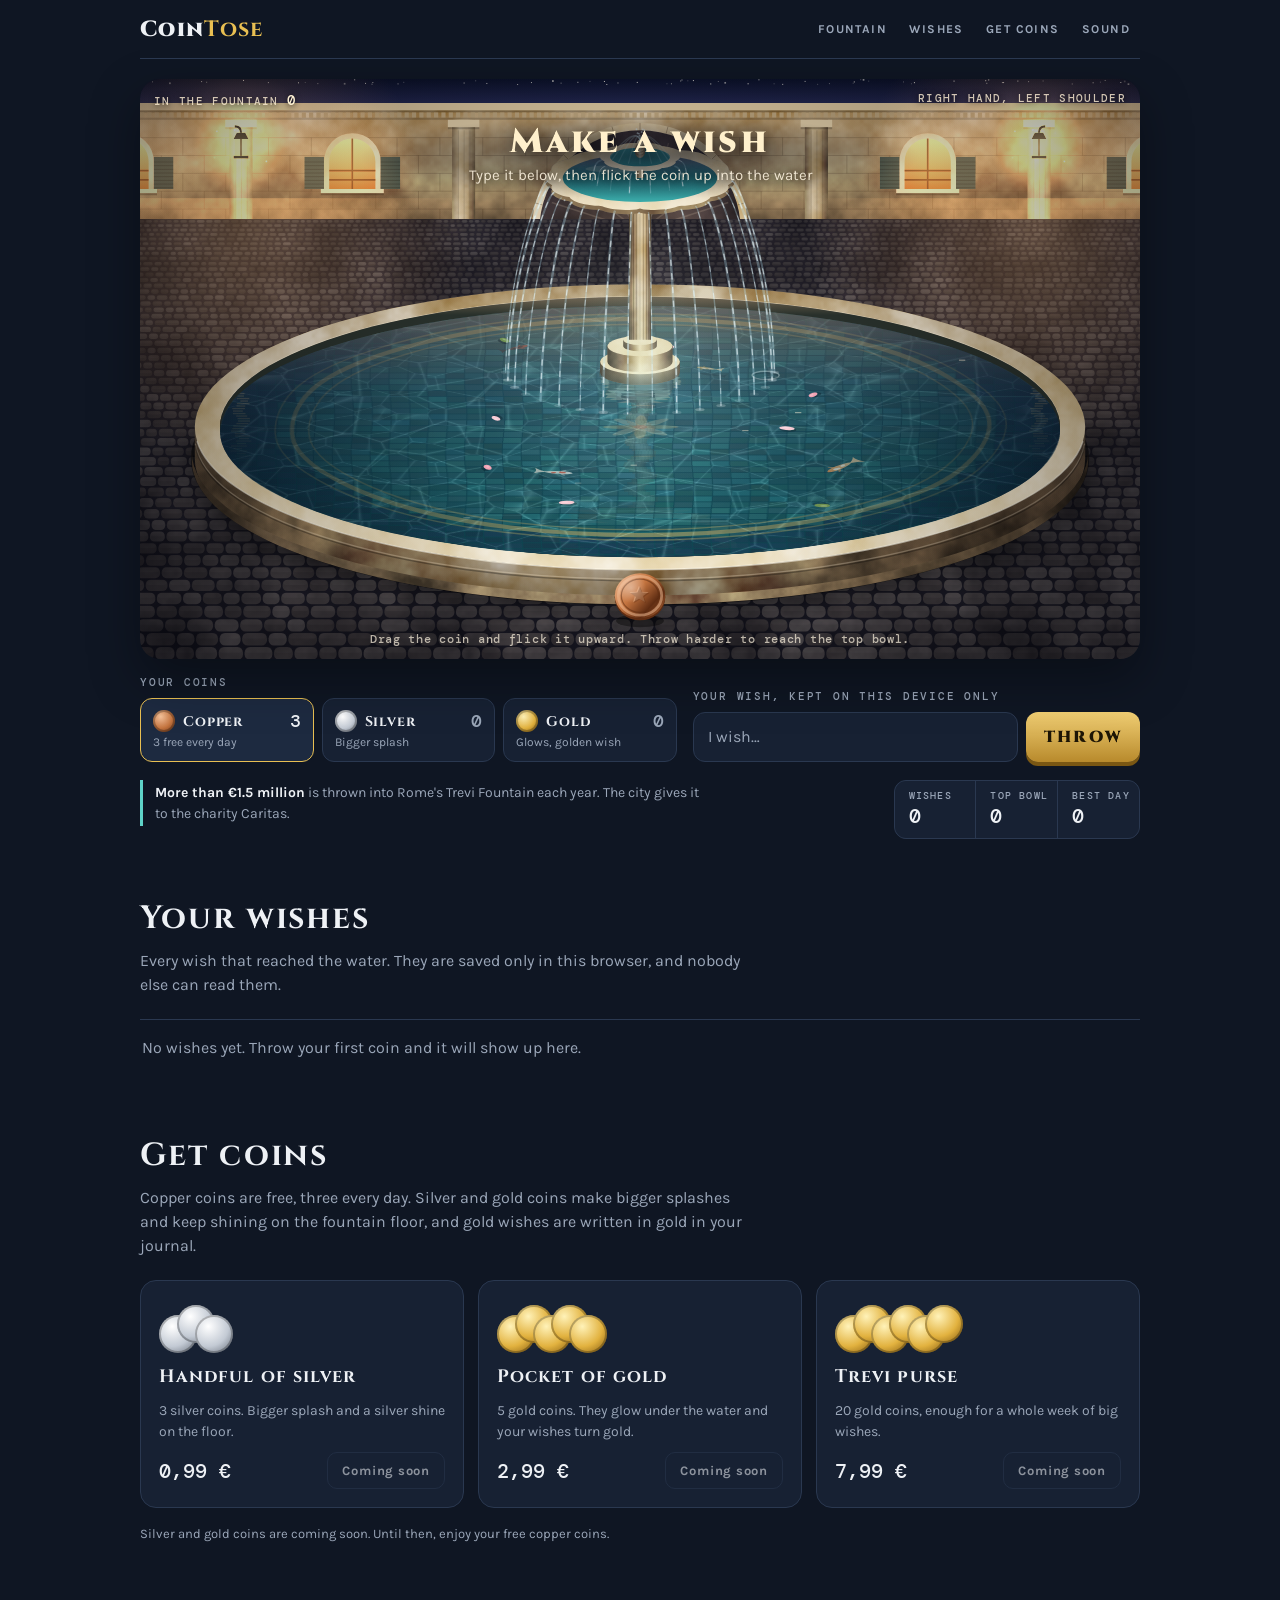
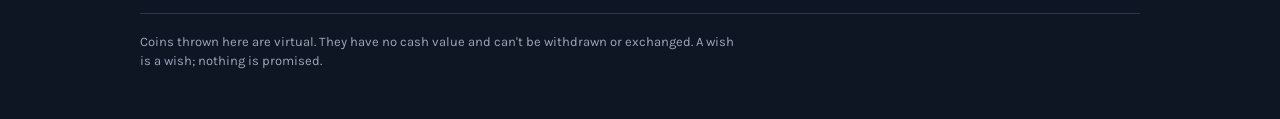
==== commit 88cf044d: "Merge branch 'claude/cointose' Co-Authored-By: Claude Opus 5.5 <noreply@anthropic.com> Claude-Sessio" ====
--- a/cointose/index.html
+++ b/cointose/index.html
@@ -363,7 +363,7 @@
 function resize() {
   const r = cv.getBoundingClientRect();
   if (!r.width) return;
-  W = r.width; H = r.height; DPR = Math.min(2, devicePixelRatio || 1);
+  W = r.width; H = r.height; DPR = Math.min(2, devicePixelRatio || 1, Math.sqrt(1.8e6 / (W * H)));
   cv.width = Math.round(W * DPR); cv.height = Math.round(H * DPR);
   const narrow = W < 640 && H >= 400; // short landscape phones get the flatter basin
   const rx = Math.min(W * (narrow ? 0.46 : 0.42), H * 0.85);
@@ -376,6 +376,10 @@
   G.bowlY = G.pedBaseY - G.bowlH;
   G.bowlRx = BOWL.r * G.rx; G.bowlRy = BOWL.r * G.ry;
   G.spoutY = G.bowlY - 34 * G.k;
+  G.miniY = G.bowlY - 20 * G.k; G.miniRx = G.bowlRx * 0.42; G.miniRy = G.bowlRy * 0.42;
+  G.d = Math.max(3, ry * 0.07); G.wy = G.cy + G.d / 2; G.wry = G.ry - G.d / 2; // water sits a little below the coping
+  G.wallTop = Math.max(24, G.bowlY - 140 * G.k);
+  G.lamps = [-0.95, 0.95].map((f) => ({ x: G.cx + f * rx, y: G.wallTop + Math.min(62 * G.k, (G.wallBottom - G.wallTop) * 0.4) }));
   G.handY = H - 44 * G.k - (narrow ? 32 : 16);
   const hint = $("#hintLine"); // on very narrow screens the hint wraps to more lines: keep the coin above it
   if (!hint.hidden) G.handY = Math.min(G.handY, H - 16 - hint.offsetHeight - 26 * G.k);
@@ -387,143 +391,431 @@
 const P = (u, v) => [G.cx + u * G.rx, G.cy + v * G.ry];
 const coinR = (v) => 15 * G.k * (0.78 + 0.16 * v);
 
+/* ---------- textures, generated once ---------- */
+function mulberry(seed) {
+  return () => { seed = (seed + 0x6D2B79F5) | 0; let t = Math.imul(seed ^ (seed >>> 15), 1 | seed); t = (t + Math.imul(t ^ (t >>> 7), 61 | t)) ^ t; return ((t ^ (t >>> 14)) >>> 0) / 4294967296; };
+}
+function makeTile(size, fill) {
+  const c = document.createElement("canvas"); c.width = c.height = size;
+  const x = c.getContext("2d"), img = x.createImageData(size, size);
+  fill(img.data, size); x.putImageData(img, 0, 0);
+  return c;
+}
+// tileable fractal value noise, used as a stone grain
+const NOISE = makeTile(256, (d, n) => {
+  const R = mulberry(7), oct = [[6, 0.45], [12, 0.25], [24, 0.15], [48, 0.1], [96, 0.05]];
+  const grids = oct.map(([g]) => Float32Array.from({ length: g * g }, R));
+  for (let y = 0; y < n; y++) for (let x = 0; x < n; x++) {
+    let v = 0;
+    for (let o = 0; o < oct.length; o++) {
+      const g = oct[o][0], gr = grids[o], fx = x / n * g, fy = y / n * g, ix = fx | 0, iy = fy | 0;
+      const tx = fx - ix, ty = fy - iy, sx = tx * tx * (3 - 2 * tx), sy = ty * ty * (3 - 2 * ty);
+      const i0 = ix % g, i1 = (ix + 1) % g, j0 = (iy % g) * g, j1 = ((iy + 1) % g) * g;
+      const a = gr[j0 + i0] + (gr[j0 + i1] - gr[j0 + i0]) * sx, b = gr[j1 + i0] + (gr[j1 + i1] - gr[j1 + i0]) * sx;
+      v += (a + (b - a) * sy) * oct[o][1];
+    }
+    const i = (y * n + x) * 4, c = Math.max(0, Math.min(255, (v - 0.5) * 1.6 * 255 + 128));
+    d[i] = d[i + 1] = d[i + 2] = c; d[i + 3] = 255;
+  }
+});
+// tileable caustic network: bright lines along the borders of Voronoi cells
+const CAUSTIC = makeTile(256, (d, n) => {
+  const R = mulberry(11), pts = Array.from({ length: 26 }, () => [R() * n, R() * n]);
+  for (let y = 0; y < n; y++) for (let x = 0; x < n; x++) {
+    let d1 = 1e9, d2 = 1e9;
+    for (const [px, py] of pts) {
+      let dx = Math.abs(x - px), dy = Math.abs(y - py);
+      if (dx > n / 2) dx = n - dx; if (dy > n / 2) dy = n - dy;
+      const q = dx * dx + dy * dy;
+      if (q < d1) { d2 = d1; d1 = q; } else if (q < d2) d2 = q;
+    }
+    const e = Math.sqrt(d2) - Math.sqrt(d1), a = Math.max(0, 1 - e / 6);
+    const i = (y * n + x) * 4; d[i] = 215; d[i + 1] = 255; d[i + 2] = 240; d[i + 3] = Math.round(a * a * a * 255);
+  }
+});
+const bed = document.createElement("canvas");
+const waterPath = (c) => { c.beginPath(); c.ellipse(G.cx, G.wy, G.rx, G.wry, 0, 0, 7); };
+function rr(c, x, y, w, h, r) {
+  c.beginPath();
+  if (c.roundRect) c.roundRect(x, y, w, h, r); else c.rect(x, y, w, h);
+}
+// the grain helper fills the current path with the noise pattern in overlay mode
+function grainer(c) {
+  const pat = c.createPattern(NOISE, "repeat");
+  return (alpha, scale = 1) => {
+    c.save(); c.globalCompositeOperation = "overlay"; c.globalAlpha = alpha;
+    pat.setTransform(new DOMMatrix([scale, 0, 0, scale, 0, 0])); c.fillStyle = pat; c.fill(); c.restore();
+  };
+}
+const STONE = ["#5e4c37", "#a38b67", "#e6d6b4", "#c9b28b", "#6a5640"];
+function cylGrad(c, x0, x1, cols = STONE) {
+  const g = c.createLinearGradient(x0, 0, x1, 0);
+  cols.forEach((col, i) => g.addColorStop(i / (cols.length - 1), col));
+  return g;
+}
+
 /* static background: sky, facade, piazza, basin */
 function paintBack() {
   back.width = cv.width; back.height = cv.height;
   const c = back.getContext("2d"); c.setTransform(DPR, 0, 0, DPR, 0, 0);
-  const { cx, cy, rx, ry } = G;
-  const wallTop = Math.max(24, G.bowlY - 140 * G.k);
-  let g = c.createLinearGradient(0, 0, 0, wallTop + 40);
-  g.addColorStop(0, "#141b38"); g.addColorStop(1, "#4b3a5e");
-  c.fillStyle = g; c.fillRect(0, 0, W, wallTop + 40);
-  c.fillStyle = "rgba(255,255,255,0.7)";
-  for (let i = 0; i < 26; i++) { const s = i % 3 ? 1 : 1.6; c.fillRect((i * 97.3) % W, (i * 53.7) % Math.max(10, wallTop - 6), s, s); }
-  // facade
-  g = c.createLinearGradient(0, wallTop, 0, G.wallBottom);
-  g.addColorStop(0, "#b8a27c"); g.addColorStop(1, "#7e6a4d");
-  c.fillStyle = g; c.fillRect(0, wallTop, W, G.wallBottom - wallTop);
-  c.fillStyle = "rgba(255,240,210,0.18)"; c.fillRect(0, wallTop, W, 8 * G.k);
-  c.fillStyle = "rgba(0,0,0,0.18)"; c.fillRect(0, wallTop + 8 * G.k, W, 3);
-  for (const f of [-1.25, -0.8, 0.8, 1.25]) {
-    const x = cx + f * rx, w = 26 * G.k;
-    const pg = c.createLinearGradient(x - w / 2, 0, x + w / 2, 0);
-    pg.addColorStop(0, "rgba(255,245,220,0.22)"); pg.addColorStop(1, "rgba(0,0,0,0.12)");
-    c.fillStyle = pg; c.fillRect(x - w / 2, wallTop + 11 * G.k, w, G.wallBottom - wallTop - 11 * G.k);
-  }
-  // niche behind the statue
-  const nw = Math.max(G.bowlRx * 2.4, 90 * G.k), nTop = wallTop + 26 * G.k;
-  c.beginPath(); c.moveTo(cx - nw / 2, G.wallBottom); c.lineTo(cx - nw / 2, nTop + nw / 2);
-  c.arc(cx, nTop + nw / 2, nw / 2, Math.PI, 0); c.lineTo(cx + nw / 2, G.wallBottom); c.closePath();
-  g = c.createLinearGradient(0, nTop, 0, G.wallBottom); g.addColorStop(0, "#2a2436"); g.addColorStop(1, "#4a3c35");
+  const { cx, cy, rx, ry, k } = G, R = mulberry(3), grain = grainer(c);
+  const fTop = G.wallTop, fBot = G.wallBottom, fh = fBot - fTop;
+
+  // dusk sky, stars, moon
+  let g = c.createLinearGradient(0, 0, 0, fTop + 30);
+  g.addColorStop(0, "#0b1129"); g.addColorStop(0.55, "#262a55"); g.addColorStop(1, "#6f4a6a");
+  c.fillStyle = g; c.fillRect(0, 0, W, fTop + 30);
+  for (let i = 0; i < 70; i++) {
+    const x = R() * W, y = R() * Math.max(4, fTop - 18 * k), s = R() < 0.12 ? 1.7 : 1;
+    c.globalAlpha = 0.25 + R() * 0.65; c.fillStyle = "#fffaf0"; c.fillRect(x, y, s, s);
+  }
+  c.globalAlpha = 1;
+  if (fTop > 70) {
+    const mx = W * 0.83, my = Math.min(fTop * 0.42, 56 * k), mr = 10 * k;
+    const mg = c.createRadialGradient(mx, my, mr, mx, my, mr * 7);
+    mg.addColorStop(0, "rgba(225,228,255,0.28)"); mg.addColorStop(1, "rgba(225,228,255,0)");
+    c.fillStyle = mg; c.fillRect(mx - mr * 7, my - mr * 7, mr * 14, mr * 14);
+    c.fillStyle = "#f4f0e2"; c.beginPath(); c.arc(mx, my, mr, 0, 7); c.fill();
+    c.fillStyle = "rgba(120,120,140,0.16)";
+    for (const [dx, dy, s] of [[-0.3, -0.2, 0.28], [0.25, 0.15, 0.2], [-0.05, 0.35, 0.15]]) { c.beginPath(); c.arc(mx + dx * mr, my + dy * mr, s * mr, 0, 7); c.fill(); }
+  }
+
+  // roof balustrade against the sky
+  if (fTop > 26) {
+    const bh = Math.min(16 * k, fTop - 6), by = fTop - bh;
+    c.fillStyle = "#7d6a55"; c.fillRect(0, by, W, 3 * k);
+    c.fillStyle = "#5f5040";
+    for (let x = 3 * k; x < W; x += 8 * k) { rr(c, x, by + 3 * k, 4.2 * k, bh - 3 * k, 2 * k); c.fill(); }
+    c.fillStyle = "#8c7861"; c.fillRect(0, fTop - 3 * k, W, 3 * k);
+  }
+
+  // facade: lit travertine with ashlar joints
+  g = c.createLinearGradient(0, fTop, 0, fBot);
+  g.addColorStop(0, "#c4aa82"); g.addColorStop(0.55, "#a88e68"); g.addColorStop(1, "#6f5b42");
+  c.beginPath(); c.rect(0, fTop, W, fh); c.fillStyle = g; c.fill(); grain(0.55, 1.3);
+  const course = Math.max(10, 17 * k);
+  c.beginPath();
+  for (let y = fTop + 16 * k + course, row = 0; y < fBot; y += course, row++) {
+    c.moveTo(0, y); c.lineTo(W, y);
+    for (let x = (row % 2) * course * 1.2; x < W; x += course * 2.4) { c.moveTo(x, y); c.lineTo(x, y + course); }
+  }
+  c.strokeStyle = "rgba(55,38,20,0.2)"; c.lineWidth = 1; c.stroke();
+  // cornice with dentils
+  c.fillStyle = "#d8c39d"; c.fillRect(0, fTop, W, 7 * k);
+  c.fillStyle = "rgba(0,0,0,0.25)"; c.fillRect(0, fTop + 7 * k, W, 2 * k);
+  c.fillStyle = "#b9a27c";
+  for (let x = 0; x < W; x += 7 * k) c.fillRect(x, fTop + 9 * k, 4 * k, 5 * k);
+  c.fillStyle = "rgba(0,0,0,0.18)"; c.fillRect(0, fTop + 14 * k, W, 2 * k);
+
+  const colTop = fTop + 16 * k, wTop = colTop + fh * 0.16, wBot = fTop + fh * 0.74;
+  // arched windows, some lit from inside
+  if (fh > 80 * k) {
+    for (const f of [-1.775, -1.225, -0.685, 0.685, 1.225, 1.775]) {
+      const x = cx + f * rx, ww = Math.min(0.17 * rx, 44 * k);
+      if (x + ww < 0 || x - ww > W) continue;
+      const lit = R() < 0.62, wx = x - ww / 2, top = wTop + ww / 2;
+      const arch = (pad) => { c.beginPath(); c.moveTo(wx - pad, wBot); c.lineTo(wx - pad, top); c.arc(x, top, ww / 2 + pad, Math.PI, 0); c.lineTo(wx + ww + pad, wBot); c.closePath(); };
+      arch(5 * k); c.fillStyle = "#d9c7a3"; c.fill(); grain(0.4);
+      arch(0);
+      if (lit) {
+        const lg = c.createLinearGradient(0, wTop, 0, wBot);
+        lg.addColorStop(0, "#ffe2a0"); lg.addColorStop(1, "#c46f2e"); c.fillStyle = lg;
+      } else {
+        const lg = c.createLinearGradient(0, wTop, 0, wBot);
+        lg.addColorStop(0, "#2e3550"); lg.addColorStop(1, "#151927"); c.fillStyle = lg;
+      }
+      c.fill();
+      c.strokeStyle = lit ? "rgba(90,45,15,0.75)" : "rgba(160,170,200,0.25)"; c.lineWidth = Math.max(1, 1.6 * k);
+      c.beginPath(); c.moveTo(x, wTop); c.lineTo(x, wBot);
+      for (let y = top + (wBot - top) / 3; y < wBot - 2; y += (wBot - top) / 3) { c.moveTo(wx, y); c.lineTo(wx + ww, y); }
+      c.stroke();
+      // shutters
+      c.fillStyle = "#3f4f49";
+      for (const sx of [wx - 5 * k - ww * 0.42, wx + ww + 5 * k]) {
+        c.fillRect(sx, top - ww * 0.1, ww * 0.42, wBot - top + ww * 0.1);
+        c.fillStyle = "rgba(0,0,0,0.25)";
+        for (let y = top; y < wBot; y += 3.5 * k) c.fillRect(sx, y, ww * 0.42, 1);
+        c.fillStyle = "#3f4f49";
+      }
+      c.fillStyle = "#e3d2ae"; c.fillRect(wx - 8 * k, wBot, ww + 16 * k, 4 * k);
+      c.fillStyle = "rgba(0,0,0,0.3)"; c.fillRect(wx - 8 * k, wBot + 4 * k, ww + 16 * k, 2 * k);
+      if (lit) {
+        c.save(); c.globalCompositeOperation = "lighter";
+        const gg = c.createRadialGradient(x, (top + wBot) / 2, 4, x, (top + wBot) / 2, ww * 1.6);
+        gg.addColorStop(0, "rgba(255,190,110,0.22)"); gg.addColorStop(1, "rgba(255,170,90,0)");
+        c.fillStyle = gg; c.fillRect(x - ww * 1.6, top - ww * 1.6, ww * 3.2, ww * 3.2); c.restore();
+      }
+    }
+  }
+  // pilasters with capitals and bases
+  for (const f of [-2.05, -1.5, -0.95, -0.42, 0.42, 0.95, 1.5, 2.05]) {
+    const x = cx + f * rx, w = 22 * k;
+    if (x + w < 0 || x - w > W) continue;
+    c.beginPath(); c.rect(x - w / 2, colTop, w, fBot - colTop);
+    c.fillStyle = cylGrad(c, x - w / 2, x + w / 2, ["#8f7a5a", "#d4c09c", "#c2ab85", "#7a6548"]); c.fill(); grain(0.45);
+    c.fillStyle = "rgba(0,0,0,0.12)"; for (let j = 1; j < 4; j++) c.fillRect(x - w / 2 + j * w / 4, colTop + 10 * k, 1, fBot - colTop - 10 * k);
+    c.fillStyle = "#dcc9a5"; c.fillRect(x - w / 2 - 4 * k, colTop, w + 8 * k, 7 * k);
+    c.fillStyle = "rgba(0,0,0,0.22)"; c.fillRect(x - w / 2 - 4 * k, colTop + 7 * k, w + 8 * k, 2 * k);
+  }
+  // niche behind the statue: half dome with a carved shell
+  const nw = Math.max(G.bowlRx * 2.4, 90 * k), nTop = colTop + 10 * k, nR = nw / 2, nCy = nTop + nR;
+  const niche = (pad) => { c.beginPath(); c.moveTo(cx - nR - pad, fBot); c.lineTo(cx - nR - pad, nCy); c.arc(cx, nCy, nR + pad, Math.PI, 0); c.lineTo(cx + nR + pad, fBot); c.closePath(); };
+  niche(7 * k); c.fillStyle = "#d6c29d"; c.fill(); grain(0.4);
+  c.beginPath(); for (let i = 0; i <= 12; i++) { const a = Math.PI + (i / 12) * Math.PI; c.moveTo(cx + Math.cos(a) * nR, nCy + Math.sin(a) * nR); c.lineTo(cx + Math.cos(a) * (nR + 7 * k), nCy + Math.sin(a) * (nR + 7 * k)); }
+  c.strokeStyle = "rgba(70,50,30,0.35)"; c.lineWidth = 1; c.stroke();
+  niche(0);
+  g = c.createRadialGradient(cx, nCy + nR * 0.3, nR * 0.2, cx, nCy, nR * 1.6);
+  g.addColorStop(0, "#5a4a42"); g.addColorStop(1, "#1d1924"); c.fillStyle = g; c.fill(); grain(0.3);
+  c.beginPath(); for (let i = 1; i < 10; i++) { const a = Math.PI + (i / 10) * Math.PI; c.moveTo(cx, nCy); c.lineTo(cx + Math.cos(a) * nR * 0.92, nCy + Math.sin(a) * nR * 0.92); }
+  c.strokeStyle = "rgba(220,200,170,0.18)"; c.lineWidth = 1.5 * k; c.stroke();
+  // wall lanterns on the inner pilasters, with a warm wash on the stone
+  for (const L of G.lamps) {
+    c.save(); c.globalCompositeOperation = "lighter";
+    const wg = c.createRadialGradient(L.x, L.y, 4, L.x, L.y + 30 * k, 170 * k);
+    wg.addColorStop(0, "rgba(255,190,110,0.42)"); wg.addColorStop(0.5, "rgba(255,160,80,0.12)"); wg.addColorStop(1, "rgba(255,150,70,0)");
+    c.fillStyle = wg; c.fillRect(L.x - 180 * k, L.y - 180 * k, 360 * k, 360 * k); c.restore();
+    c.strokeStyle = "#1c1a1a"; c.lineWidth = 2 * k;
+    c.beginPath(); c.moveTo(L.x, L.y - 16 * k); c.quadraticCurveTo(L.x, L.y - 22 * k, L.x + 6 * k * Math.sign(L.x - cx || 1), L.y - 22 * k); c.stroke();
+    c.fillStyle = "#1c1a1a";
+    c.beginPath(); c.moveTo(L.x - 7 * k, L.y - 10 * k); c.lineTo(L.x + 7 * k, L.y - 10 * k); c.lineTo(L.x + 4 * k, L.y - 16 * k); c.lineTo(L.x - 4 * k, L.y - 16 * k); c.fill();
+    c.fillStyle = "#ffd98f"; c.fillRect(L.x - 6 * k, L.y - 10 * k, 12 * k, 16 * k);
+    c.fillStyle = "#1c1a1a"; c.fillRect(L.x - 0.7 * k, L.y - 10 * k, 1.4 * k, 16 * k); c.fillRect(L.x - 7 * k, L.y + 6 * k, 14 * k, 2.5 * k);
+  }
+
+  // piazza: perspective cobbles under lamplight
+  g = c.createLinearGradient(0, fBot, 0, H);
+  g.addColorStop(0, "#3b3539"); g.addColorStop(1, "#1a1a21");
+  c.fillStyle = g; c.fillRect(0, fBot, W, H - fBot);
+  for (let y = fBot, row = 0; y < H; row++) {
+    const t = (y - fBot) / Math.max(1, H - fBot), rh = (2.6 + t * 10) * k + 1.5, sw = rh * 1.75;
+    for (let x = -(row % 2) * sw * 0.5 - R() * sw * 0.3; x < W; ) {
+      const w = sw * (0.75 + R() * 0.5), s = 70 + R() * 34;
+      c.fillStyle = `rgb(${s + 10 | 0},${s + 3 | 0},${s - 2 | 0})`;
+      rr(c, x + 0.8, y + 0.8, w - 1.6, rh - 1.6, rh * 0.38); c.fill();
+      c.fillStyle = "rgba(255,240,220,0.07)"; rr(c, x + 1.5, y + 1, w - 3, rh * 0.38, rh * 0.2); c.fill();
+      x += w;
+    }
+    y += rh;
+  }
+  c.beginPath(); c.rect(0, fBot, W, H - fBot); grain(0.35, 1.1);
+  c.fillStyle = "rgba(12,13,24,0.5)"; c.fillRect(0, fBot, W, H - fBot);
+  c.save(); c.globalCompositeOperation = "lighter";
+  for (const L of G.lamps) {
+    const lg = c.createRadialGradient(L.x, fBot + 6 * k, 4, L.x, fBot + 6 * k, 220 * k);
+    lg.addColorStop(0, "rgba(255,180,100,0.3)"); lg.addColorStop(1, "rgba(255,160,80,0)");
+    c.fillStyle = lg; c.fillRect(L.x - 230 * k, fBot - 20 * k, 460 * k, 260 * k);
+  }
+  c.restore();
+
+  // basin: contact shadow, outer wall with mouldings, coping, inner wall
+  c.save(); c.shadowColor = "rgba(0,0,0,0.75)"; c.shadowBlur = 26 * k * DPR; c.shadowOffsetY = 6 * k * DPR;
+  c.fillStyle = "rgba(0,0,0,0.55)"; c.beginPath(); c.ellipse(cx, cy + G.band, G.oRx + 4, G.oRy + 4, 0, 0, 7); c.fill(); c.restore();
+  const band = (yTop, yBot, grow) => {
+    c.beginPath(); c.ellipse(cx, yTop, G.oRx + grow, G.oRy + grow * 0.4, 0, 0, Math.PI);
+    c.lineTo(cx - G.oRx - grow, yBot); c.ellipse(cx, yBot, G.oRx + grow, G.oRy + grow * 0.4, 0, Math.PI, 0, true); c.closePath();
+  };
+  band(cy, cy + G.band, 0);
+  c.fillStyle = cylGrad(c, cx - G.oRx, cx + G.oRx, ["#4a3b2b", "#9c835f", "#cdb68f", "#a98f6a", "#5d4b37", "#3f3225"]); c.fill(); grain(0.6, 1.2);
+  g = c.createLinearGradient(0, cy, 0, cy + G.band + G.oRy);
+  g.addColorStop(0, "rgba(255,240,210,0.12)"); g.addColorStop(0.5, "rgba(0,0,0,0)"); g.addColorStop(1, "rgba(0,0,0,0.35)");
   c.fillStyle = g; c.fill();
-  c.strokeStyle = "rgba(255,240,210,0.25)"; c.lineWidth = 3; c.stroke();
-  // lamps
-  c.globalCompositeOperation = "lighter";
-  for (const f of [-1.02, 1.02]) {
-    const x = cx + f * rx, y = wallTop + 50 * G.k;
-    const lg = c.createRadialGradient(x, y, 2, x, y, 120 * G.k);
-    lg.addColorStop(0, "rgba(255,200,120,0.55)"); lg.addColorStop(1, "rgba(255,160,80,0)");
-    c.fillStyle = lg; c.fillRect(x - 130 * G.k, y - 130 * G.k, 260 * G.k, 260 * G.k);
-  }
-  c.globalCompositeOperation = "source-over";
-  for (const f of [-1.02, 1.02]) { c.fillStyle = "#ffe2a8"; c.beginPath(); c.arc(cx + f * rx, wallTop + 50 * G.k, 5 * G.k, 0, 7); c.fill(); }
-  // piazza
-  g = c.createLinearGradient(0, G.wallBottom, 0, H);
-  g.addColorStop(0, "#3d3a40"); g.addColorStop(1, "#1d1e26");
-  c.fillStyle = g; c.fillRect(0, G.wallBottom, W, H - G.wallBottom);
-  c.strokeStyle = "rgba(255,255,255,0.04)"; c.lineWidth = 1;
-  for (let i = 1; i < 14; i++) { const y = G.wallBottom + (H - G.wallBottom) * Math.pow(i / 14, 1.6); c.beginPath(); c.moveTo(0, y); c.lineTo(W, y); c.stroke(); }
-  // basin: shadow, front band, rim
-  c.fillStyle = "rgba(0,0,0,0.35)";
-  c.beginPath(); c.ellipse(cx, cy + G.band + 6, G.oRx + 12, G.oRy + 6, 0, 0, 7); c.fill();
-  c.beginPath(); c.ellipse(cx, cy, G.oRx, G.oRy, 0, 0, Math.PI);
-  c.lineTo(cx - G.oRx, cy + G.band); c.ellipse(cx, cy + G.band, G.oRx, G.oRy, 0, Math.PI, 0, true); c.closePath();
-  g = c.createLinearGradient(cx - G.oRx, 0, cx + G.oRx, 0);
-  g.addColorStop(0, "#6c5a40"); g.addColorStop(0.45, "#b29c78"); g.addColorStop(1, "#5e4e37");
+  band(cy + G.band * 0.78, cy + G.band + 2, 3);
+  c.fillStyle = cylGrad(c, cx - G.oRx, cx + G.oRx, ["#3a2f23", "#7d6a50", "#a08a68", "#7a654a", "#3a2f23"]); c.fill(); grain(0.5);
+  for (const [dy, col] of [[0.3, "rgba(255,240,215,0.28)"], [0.36, "rgba(0,0,0,0.3)"]]) {
+    c.beginPath(); c.ellipse(cx, cy + G.band * dy, G.oRx, G.oRy, 0, 0.05, Math.PI - 0.05); c.strokeStyle = col; c.lineWidth = 1.3; c.stroke();
+  }
+  c.beginPath(); c.ellipse(cx, cy, G.oRx, G.oRy, 0, 0, Math.PI * 2); c.moveTo(cx + rx, cy); c.ellipse(cx, cy, rx, ry, 0, 0, Math.PI * 2);
+  g = c.createLinearGradient(0, cy - G.oRy, 0, cy + G.oRy);
+  g.addColorStop(0, "#b39d77"); g.addColorStop(0.5, "#d6c4a0"); g.addColorStop(1, "#eee2c5");
+  c.fillStyle = g; c.fill("evenodd"); grain(0.5, 1.2);
+  c.beginPath(); c.ellipse(cx, cy, G.oRx, G.oRy, 0, 0.1, Math.PI - 0.1); c.strokeStyle = "rgba(255,250,235,0.6)"; c.lineWidth = 1.4; c.stroke();
+  c.beginPath(); c.ellipse(cx, cy, rx, ry, 0, Math.PI + 0.1, -0.1); c.strokeStyle = "rgba(255,245,225,0.45)"; c.lineWidth = 1.2; c.stroke();
+  // inner wall above the water, wet and darker toward the waterline
+  c.beginPath(); c.ellipse(cx, cy, rx, ry, 0, 0, 7);
+  g = c.createLinearGradient(0, cy - ry, 0, cy - ry + G.d * 2);
+  g.addColorStop(0, "#6c604c"); g.addColorStop(1, "#28302b");
   c.fillStyle = g; c.fill();
-  c.beginPath(); c.ellipse(cx, cy, G.oRx, G.oRy, 0, 0, 7);
-  g = c.createLinearGradient(0, cy - G.oRy, 0, cy + G.oRy); g.addColorStop(0, "#c9b690"); g.addColorStop(1, "#e7d8b8");
-  c.fillStyle = g; c.fill();
-  // basin floor
-  c.save(); c.beginPath(); c.ellipse(cx, cy, rx, ry, 0, 0, 7); c.clip();
-  g = c.createRadialGradient(cx, cy + ry * 0.3, ry * 0.2, cx, cy, rx);
-  g.addColorStop(0, "#1a7d86"); g.addColorStop(1, "#06323f");
-  c.fillStyle = g; c.fillRect(cx - rx, cy - ry, rx * 2, ry * 2);
-  c.fillStyle = "rgba(255,255,255,0.035)";
-  for (let i = 0; i < 160; i++) { const a = i * 2.399, d = Math.sqrt(i / 160); c.fillRect(cx + Math.cos(a) * d * rx, cy + Math.sin(a) * d * ry, 3, 2); }
-  c.fillStyle = "rgba(0,0,0,0.3)"; // inner wall shadow at the back
-  c.beginPath(); c.ellipse(cx, cy, rx, ry, 0, Math.PI, 0); c.ellipse(cx, cy + ry * 0.12, rx, ry, 0, 0, Math.PI, true); c.fill();
-  c.restore();
-  c.strokeStyle = "rgba(60,45,25,0.6)"; c.lineWidth = 2; c.beginPath(); c.ellipse(cx, cy, rx, ry, 0, 0, 7); c.stroke();
+
+  // basin floor: a mosaic under the water (kept separate so it can sway with the surface)
+  bed.width = cv.width; bed.height = cv.height;
+  const b = bed.getContext("2d"); b.setTransform(DPR, 0, 0, DPR, 0, 0);
+  b.save(); waterPath(b); b.clip();
+  b.fillStyle = "#0c3f4d"; b.fillRect(cx - rx, cy - ry, rx * 2, ry * 2);
+  const step = 0.045, T = mulberry(5);
+  for (let u = -1; u < 1; u += step) for (let v = -1; v < 1; v += step) {
+    const mu = u + step / 2, mv = v + step / 2, r = Math.hypot(mu, mv);
+    if (r > 1.03) continue;
+    const col = r > 0.86 ? `hsl(${208 + T() * 8},${45 + T() * 10}%,${17 + T() * 6}%)` : `hsl(${180 + T() * 14},${38 + T() * 16}%,${22 + T() * 11}%)`;
+    const [x0, y0] = P(u, v), [x1, y1] = P(u + step, v + step);
+    b.fillStyle = col; b.fillRect(x0 + 0.5, y0 + 0.4, x1 - x0 - 1, y1 - y0 - 0.8);
+  }
+  const ring = (f, w, col) => { b.beginPath(); b.ellipse(cx, cy, rx * f, ry * f, 0, 0, Math.PI * 2); b.strokeStyle = col; b.lineWidth = w; b.stroke(); };
+  ring(0.83, 4 * k, "rgba(196,166,98,0.85)"); ring(0.79, 1.4 * k, "rgba(196,166,98,0.6)"); ring(0.87, 1.4 * k, "rgba(196,166,98,0.6)");
+  // rosette in the middle of the floor
+  b.save(); b.translate(cx, cy); b.scale(1, ry / rx);
+  for (let i = 0; i < 8; i++) {
+    b.rotate(Math.PI / 4);
+    b.beginPath(); b.ellipse(rx * 0.045, 0, rx * 0.045, rx * 0.014, 0, 0, Math.PI * 2);
+    b.fillStyle = i % 2 ? "rgba(196,166,98,0.4)" : "rgba(220,205,160,0.35)"; b.fill();
+  }
+  b.beginPath(); b.arc(0, 0, rx * 0.016, 0, Math.PI * 2); b.fillStyle = "rgba(150,70,55,0.45)"; b.fill();
+  b.restore();
+  g = b.createRadialGradient(cx, cy + ry * 0.2, ry * 0.15, cx, cy, rx * 1.05);
+  g.addColorStop(0, "rgba(0,0,0,0)"); g.addColorStop(1, "rgba(0,12,22,0.6)");
+  b.fillStyle = g; b.fillRect(cx - rx, cy - ry, rx * 2, ry * 2);
+  b.restore();
+
+  // vignette, kept for the per-frame overlay
+  G.vignette = ctx.createRadialGradient(cx, H * 0.55, Math.min(W, H) * 0.35, cx, H * 0.55, Math.hypot(W, H) * 0.62);
+  G.vignette.addColorStop(0, "rgba(0,0,0,0)"); G.vignette.addColorStop(1, "rgba(3,4,12,0.55)");
 }
 
 /* coins lying on the floor, cached and redrawn only when a coin settles or the size changes */
 const sinkingCoins = new Set();
 function paintFloor() {
   floorCv.width = cv.width; floorCv.height = cv.height;
-  const c = floorCv.getContext("2d"); c.setTransform(DPR, 0, 0, DPR, 0, 0);
-  c.beginPath(); c.ellipse(G.cx, G.cy, G.rx, G.ry, 0, 0, 7); c.clip();
+  const c = floorCv.getContext("2d");
+  c.drawImage(bed, 0, 0);
+  c.setTransform(DPR, 0, 0, DPR, 0, 0);
+  waterPath(c); c.clip();
   for (const coin of state.floor) {
     if (sinkingCoins.has(coin)) continue;
     const [x, y] = P(coin.u, coin.v);
-    drawCoin(c, x, y + 3, coinR(coin.v) * 0.9, COINS[coin.t] ? coin.t : "copper", (G.ry / G.rx) * 1.05, 0.92);
-  }
-}
-
-/* static statue: plinth, column, top bowl, spout. Drawn over the water. */
+    drawCoin(c, x, y + 3, coinR(coin.v) * 0.9, COINS[coin.t] ? coin.t : "copper", (G.ry / G.rx) * 1.05, 0.88);
+  }
+}
+
+/* static statue: two-tier fountain in travertine. Drawn over the water. */
+function lobed(c, x, y, R, Ry, n, depth) {
+  c.beginPath();
+  for (let i = 0; i <= 160; i++) {
+    const a = (i / 160) * Math.PI * 2, m = 1 + depth * (Math.pow(Math.abs(Math.cos(a * n / 2)), 0.6) - 0.6);
+    const px = x + Math.cos(a) * R * m, py = y + Math.sin(a) * Ry * m;
+    i ? c.lineTo(px, py) : c.moveTo(px, py);
+  }
+  c.closePath();
+}
 function paintFore() {
   fore.width = cv.width; fore.height = cv.height;
   const c = fore.getContext("2d"); c.setTransform(DPR, 0, 0, DPR, 0, 0);
-  const x = G.cx, base = G.pedBaseY, k = G.k, flat = G.ry / G.rx;
-  const stone = (x0, x1) => { const g = c.createLinearGradient(x0, 0, x1, 0); g.addColorStop(0, "#7c6a4e"); g.addColorStop(0.4, "#e3d3b1"); g.addColorStop(1, "#6b5a40"); return g; };
-  const pw = 34 * k, ph = 26 * k;
-  c.fillStyle = stone(x - pw, x + pw);
-  c.fillRect(x - pw, base - ph, pw * 2, ph);
-  c.beginPath(); c.ellipse(x, base, pw, pw * flat, 0, 0, Math.PI); c.fill();
-  c.fillStyle = "#e9dcbd"; c.beginPath(); c.ellipse(x, base - ph, pw, pw * flat, 0, 0, 7); c.fill();
-  const cw = 12 * k;
-  c.fillStyle = stone(x - cw, x + cw);
-  c.fillRect(x - cw, G.bowlY, cw * 2, base - ph - G.bowlY);
-  c.beginPath(); c.moveTo(x - G.bowlRx * 1.08, G.bowlY);
-  c.quadraticCurveTo(x - G.bowlRx * 0.5, G.bowlY + 34 * k, x - cw, G.bowlY + 30 * k);
-  c.lineTo(x + cw, G.bowlY + 30 * k);
-  c.quadraticCurveTo(x + G.bowlRx * 0.5, G.bowlY + 34 * k, x + G.bowlRx * 1.08, G.bowlY);
-  c.closePath(); c.fillStyle = stone(x - G.bowlRx, x + G.bowlRx); c.fill();
-  c.fillStyle = "#eadcbc"; c.beginPath(); c.ellipse(x, G.bowlY, G.bowlRx * 1.08, G.bowlRy * 1.08 + 3, 0, 0, 7); c.fill();
-  const wg = c.createLinearGradient(0, G.bowlY - G.bowlRy, 0, G.bowlY + G.bowlRy);
-  wg.addColorStop(0, "#1d6f7a"); wg.addColorStop(1, "#4fc0bb");
-  c.fillStyle = wg; c.beginPath(); c.ellipse(x, G.bowlY, G.bowlRx * 0.92, G.bowlRy * 0.92, 0, 0, 7); c.fill();
-  c.fillStyle = stone(x - 6 * k, x + 6 * k); c.fillRect(x - 5 * k, G.spoutY, 10 * k, G.bowlY - G.spoutY);
-  c.fillStyle = "#eadcbc"; c.beginPath(); c.arc(x, G.spoutY, 7 * k, 0, 7); c.fill();
+  const x = G.cx, base = G.pedBaseY, k = G.k, flat = G.ry / G.rx, grain = grainer(c);
+  const cyl = (rX, yB, h, cols, wet) => {
+    const rY = rX * flat;
+    c.beginPath(); c.moveTo(x - rX, yB - h); c.lineTo(x - rX, yB); c.ellipse(x, yB, rX, rY, 0, Math.PI, 0, true); c.lineTo(x + rX, yB - h); c.closePath();
+    c.fillStyle = cylGrad(c, x - rX, x + rX, cols); c.fill(); grain(0.5);
+    if (wet) { const g = c.createLinearGradient(0, yB - h, 0, yB + rY); g.addColorStop(0, "rgba(0,0,0,0)"); g.addColorStop(1, "rgba(10,25,25,0.55)"); c.fillStyle = g; c.fill(); }
+    c.beginPath(); c.ellipse(x, yB - h, rX, rY, 0, 0, 7); c.fillStyle = "#e4d5b4"; c.fill(); grain(0.4);
+  };
+  // plinth in two drums, wet at the waterline
+  cyl(38 * k, base, 10 * k, STONE, true);
+  cyl(31 * k, base - 10 * k, 15 * k, STONE, false);
+  const shaftBot = base - 25 * k, capTop = G.bowlY + 24 * k, cw = 10.5 * k;
+  cyl(16 * k, shaftBot, 6 * k, STONE, false);
+  // fluted column
+  c.beginPath(); c.rect(x - cw, capTop, cw * 2, shaftBot - 6 * k - capTop);
+  c.fillStyle = cylGrad(c, x - cw, x + cw); c.fill(); grain(0.45);
+  for (let j = 1; j < 10; j++) {
+    const fx = x + Math.sin(-Math.PI / 2 + (j / 10) * Math.PI) * cw;
+    c.fillStyle = "rgba(40,28,15,0.22)"; c.fillRect(fx - 0.5, capTop + 3 * k, 1, shaftBot - 9 * k - capTop);
+    c.fillStyle = "rgba(255,245,225,0.12)"; c.fillRect(fx + 0.6, capTop + 3 * k, 0.8, shaftBot - 9 * k - capTop);
+  }
+  // capital flaring into the bowl
+  c.beginPath(); c.moveTo(x - cw, capTop + 2 * k); c.lineTo(x - cw * 1.9, capTop - 6 * k); c.lineTo(x + cw * 1.9, capTop - 6 * k); c.lineTo(x + cw, capTop + 2 * k); c.closePath();
+  c.fillStyle = cylGrad(c, x - cw * 1.9, x + cw * 1.9); c.fill(); grain(0.4);
+  // bowl underside with gadroons
+  const BR = G.bowlRx * 1.1, BRy = G.bowlRy * 1.1 + 3, by = G.bowlY;
+  c.beginPath(); c.moveTo(x - BR, by + 3 * k);
+  c.bezierCurveTo(x - BR * 0.95, by + 22 * k, x - cw * 2.6, by + 26 * k, x - cw * 1.6, capTop - 4 * k);
+  c.lineTo(x + cw * 1.6, capTop - 4 * k);
+  c.bezierCurveTo(x + cw * 2.6, by + 26 * k, x + BR * 0.95, by + 22 * k, x + BR, by + 3 * k); c.closePath();
+  c.fillStyle = cylGrad(c, x - BR, x + BR, ["#4e3f2e", "#9f8763", "#dfcda9", "#b39a74", "#4f402f"]); c.fill(); grain(0.5);
+  c.save(); c.clip();
+  c.beginPath();
+  for (let j = 0; j <= 16; j++) {
+    const a = (j / 16) * Math.PI, sx = x + Math.cos(a) * BR, sy = by + 3 * k + Math.sin(a) * BRy * 0.5;
+    c.moveTo(sx, sy); c.quadraticCurveTo(x + Math.cos(a) * BR * 0.75, by + 22 * k, x + Math.cos(a) * cw * 1.5, capTop - 4 * k);
+  }
+  c.strokeStyle = "rgba(40,28,15,0.28)"; c.lineWidth = 1.2; c.stroke();
+  c.restore();
+  // scalloped rim: the lip's side, then its top
+  lobed(c, x, by + 4 * k, BR, BRy, 14, 0.06); c.fillStyle = "#8d7757"; c.fill(); grain(0.4);
+  lobed(c, x, by, BR, BRy, 14, 0.06);
+  let g = c.createLinearGradient(0, by - BRy, 0, by + BRy); g.addColorStop(0, "#c9b58f"); g.addColorStop(1, "#f1e6cb");
+  c.fillStyle = g; c.fill(); grain(0.4);
+  // water in the bowl
+  c.beginPath(); c.ellipse(x, by, G.bowlRx * 0.92, G.bowlRy * 0.92, 0, 0, 7);
+  g = c.createLinearGradient(0, by - G.bowlRy, 0, by + G.bowlRy); g.addColorStop(0, "#5e5a74"); g.addColorStop(0.45, "#1f6a74"); g.addColorStop(1, "#3db0ad");
+  c.fillStyle = g; c.fill();
+  c.beginPath(); c.ellipse(x - G.bowlRx * 0.25, by - G.bowlRy * 0.35, G.bowlRx * 0.4, G.bowlRy * 0.14, 0, 0, 7); c.fillStyle = "rgba(255,240,220,0.18)"; c.fill();
+  // upper stem, small bowl and pine-cone finial
+  const my = G.miniY, mR = G.miniRx * 1.1, mRy = G.miniRy * 1.1 + 2;
+  c.beginPath(); c.rect(x - 3.5 * k, my, 7 * k, by - my);
+  c.fillStyle = cylGrad(c, x - 3.5 * k, x + 3.5 * k); c.fill();
+  c.beginPath(); c.moveTo(x - mR, my + 1); c.quadraticCurveTo(x - mR * 0.6, my + 11 * k, x - 3.5 * k, my + 12 * k); c.lineTo(x + 3.5 * k, my + 12 * k); c.quadraticCurveTo(x + mR * 0.6, my + 11 * k, x + mR, my + 1); c.closePath();
+  c.fillStyle = cylGrad(c, x - mR, x + mR, ["#4e3f2e", "#a08864", "#ddcba6", "#4f402f"]); c.fill();
+  lobed(c, x, my, mR, mRy, 10, 0.07); g = c.createLinearGradient(0, my - mRy, 0, my + mRy); g.addColorStop(0, "#c9b58f"); g.addColorStop(1, "#f1e6cb"); c.fillStyle = g; c.fill();
+  c.beginPath(); c.ellipse(x, my, G.miniRx * 0.85, G.miniRy * 0.85, 0, 0, 7); c.fillStyle = "#2a7f86"; c.fill();
+  const fy = G.spoutY;
+  c.beginPath(); c.ellipse(x, (my + fy) / 2 + 1, 5 * k, (my - fy) / 2, 0, 0, 7);
+  c.fillStyle = cylGrad(c, x - 5 * k, x + 5 * k); c.fill();
+  c.strokeStyle = "rgba(50,35,20,0.35)"; c.lineWidth = 0.8;
+  for (let j = 0; j < 4; j++) { const yy = fy + (j + 1) * (my - fy) / 5; c.beginPath(); c.arc(x, yy - 4 * k, 5 * k, 0.25 * Math.PI, 0.75 * Math.PI); c.stroke(); }
+  c.fillStyle = "#efe2c3"; c.beginPath(); c.arc(x, fy, 2.6 * k, 0, 7); c.fill();
+  // underwater light washing up the plinth
+  c.save(); c.globalCompositeOperation = "lighter";
+  const ul = c.createRadialGradient(x, base, 4, x, base - 20 * k, 70 * k);
+  ul.addColorStop(0, "rgba(90,220,230,0.1)"); ul.addColorStop(1, "rgba(90,220,230,0)");
+  c.fillStyle = ul; c.fillRect(x - 80 * k, base - 90 * k, 160 * k, 110 * k); c.restore();
 }
 
 function drawCoin(c, x, y, r, type, squash, alpha = 1) {
-  const k = COINS[type], s = Math.max(0.07, Math.abs(squash));
+  const k = COINS[type], s = Math.max(0.07, Math.abs(squash)), th = r * 0.15 * (1 - s * 0.5);
   c.save(); c.globalAlpha = alpha; c.translate(x, y);
-  c.fillStyle = k.dark; c.beginPath(); c.ellipse(0, r * 0.14 * (1 - s * 0.5), r, r * s, 0, 0, 7); c.fill();
-  const g = c.createRadialGradient(-r * 0.35, -r * 0.4 * s, r * 0.1, 0, 0, r);
-  g.addColorStop(0, k.light); g.addColorStop(0.55, k.base); g.addColorStop(1, k.dark);
+  c.fillStyle = k.dark; c.beginPath(); c.ellipse(0, th, r, r * s, 0, 0, 7); c.fill(); c.fillRect(-r, 0, 2 * r, th);
+  const g = c.createLinearGradient(-r, -r * s, r, r * s);
+  g.addColorStop(0, k.light); g.addColorStop(0.42, k.base); g.addColorStop(0.72, k.dark); g.addColorStop(1, k.base);
   c.fillStyle = g; c.beginPath(); c.ellipse(0, 0, r, r * s, 0, 0, 7); c.fill();
-  c.strokeStyle = k.dark; c.globalAlpha = alpha * 0.55; c.lineWidth = Math.max(1, r * 0.09);
+  c.lineWidth = Math.max(0.7, r * 0.11); c.strokeStyle = k.light; c.globalAlpha = alpha * 0.5;
+  c.beginPath(); c.ellipse(0, 0, r * 0.86, r * 0.86 * s, 0, 0, 7); c.stroke();
+  c.lineWidth = Math.max(0.5, r * 0.05); c.strokeStyle = k.dark; c.globalAlpha = alpha * 0.55;
   c.beginPath(); c.ellipse(0, 0, r * 0.74, r * 0.74 * s, 0, 0, 7); c.stroke();
+  if (r > 6) {
+    c.scale(1, s);
+    const star = (ox, oy) => { c.beginPath(); for (let i = 0; i < 10; i++) { const a = -Math.PI / 2 + i * Math.PI / 5, q = i % 2 ? r * 0.17 : r * 0.4; i ? c.lineTo(ox + Math.cos(a) * q, oy + Math.sin(a) * q) : c.moveTo(ox + Math.cos(a) * q, oy + Math.sin(a) * q); } c.closePath(); };
+    star(-r * 0.04, -r * 0.04); c.fillStyle = k.light; c.globalAlpha = alpha * 0.45; c.fill();
+    star(0, 0); c.fillStyle = k.dark; c.globalAlpha = alpha * 0.4; c.fill();
+    c.scale(1, 1 / s);
+  }
+  c.globalAlpha = alpha * 0.5;
+  const sh = c.createRadialGradient(-r * 0.35, -r * 0.35 * s, 0, -r * 0.35, -r * 0.35 * s, r * 0.6);
+  sh.addColorStop(0, "rgba(255,255,255,0.7)"); sh.addColorStop(1, "rgba(255,255,255,0)");
+  c.fillStyle = sh; c.beginPath(); c.ellipse(0, 0, r, r * s, 0, 0, 7); c.fill();
   c.restore();
 }
 
 /* ---------- moving parts ---------- */
 let particles = [], ripples = [], splashes = [], sinking = [], sparkles = [];
 const fish = [
-  { a: 0.3, sp: 0.00011, ru: 0.62, rv: 0.55, ph: 0, col: "#ff8a3d", len: 1 },
-  { a: 2.1, sp: -0.00009, ru: 0.7, rv: 0.4, ph: 1.4, col: "#f4f0e8", len: 0.85 },
-  { a: 4.0, sp: 0.00013, ru: 0.5, rv: 0.62, ph: 2.7, col: "#e8512f", len: 0.7 }
+  { a: 0.3, sp: 0.00011, ru: 0.62, rv: 0.55, ph: 0, col: "#ff8d3a", col2: "#f4c08a", spot: "#fff4e6", len: 1 },
+  { a: 2.1, sp: -0.00009, ru: 0.7, rv: 0.4, ph: 1.4, col: "#f6f1e8", col2: "#e8dccb", spot: "#e2462b", len: 0.85 },
+  { a: 4.0, sp: 0.00013, ru: 0.5, rv: 0.62, ph: 2.7, col: "#e8512f", col2: "#2a2224", spot: "#1d1a1c", len: 0.7 },
+  { a: 5.2, sp: -0.00012, ru: 0.45, rv: 0.5, ph: 4.1, col: "#f0b43c", col2: "#f6dfa4", spot: "#fff6dc", len: 0.6 }
 ];
+// petals and leaves drifting in a slow current; splashes push them away
+let foams = [];
+const petals = Array.from({ length: 8 }, (_, i) => {
+  const a = i * 2.39996, r = 0.35 + (i % 4) * 0.13;
+  return { u: Math.cos(a) * r, v: Math.sin(a) * r, vu: 0, vv: 0, rot: i, ph: i * 1.3, s: (i % 3 ? 6 : 7.5),
+    col: i % 4 === 3 ? "#6f9150" : i % 2 ? "#f2a3b4" : "#f7cbd4" };
+});
 function fishPos(f, a) { return [Math.cos(a) * f.ru - Math.sin(a * 2) * 0.08, Math.sin(a) * f.rv + Math.cos(a * 1.5 + f.ph) * 0.06]; }
 
 function spawnJets(dt) {
   const k = G.k, n = (reduceMotion.matches ? 1 : 3) * dt;
   for (let i = 0; i < n; i++) {
-    if (rand() < 0.5) { // top jet into the bowl
-      particles.push({ x: G.cx + (rand() - 0.5) * 2, y: G.spoutY - 6 * k, vx: (rand() - 0.5) * 1.6 * k, vy: -(1.6 + rand() * 0.9) * k, dieY: G.bowlY - G.bowlRy * 0.3 + rand() * G.bowlRy, r: 1.4 });
-    } else { // curtain from the bowl rim into the basin
+    if (rand() < 0.45) { // top jet into the small bowl
+      particles.push({ x: G.cx + (rand() - 0.5) * 2, y: G.spoutY - 3 * k, vx: (rand() - 0.5) * 1.3 * k, vy: -(1.3 + rand() * 0.8) * k, dieY: G.miniY - G.miniRy * 0.4 + rand() * G.miniRy, r: 1.3 });
+    } else if (rand() < 0.5) { // spray off the curtain into the basin
       const a = rand() * Math.PI, ca = Math.cos(a), sa = Math.sin(a);
       const x = G.cx + ca * G.bowlRx * 1.08, y = G.bowlY + sa * (G.bowlRy * 1.08 + 3);
       const lu = ca * BOWL.r * 1.5, lv = BOWL.v + sa * BOWL.r * 1.5;
@@ -545,65 +837,182 @@
   ripples = ripples.filter((r) => now - r.t < r.dur);
   sparkles = sparkles.filter((s) => now - s.t < 1200);
   for (const f of fish) { f.a += f.sp * (1 + (f.boost || 0) * 4) * 16.67 * dt; if (f.boost) f.boost = Math.max(0, f.boost - 0.01 * dt); }
+  foams = foams.filter((f) => now - f.t < 700);
+  for (const p of petals) {
+    p.s = p.s0 || (p.s0 = p.s) ; p.s = p.s0 * G.k;
+    const drift = 0.00025 * dt, ru = p.u, rv = p.v;
+    p.u += (-rv * drift + p.vu * dt); p.v += (ru * drift + p.vv * dt);
+    p.vu *= Math.pow(0.97, dt); p.vv *= Math.pow(0.97, dt); p.rot += 0.002 * dt;
+    const r = Math.hypot(p.u, p.v), rb = Math.hypot(p.u - BOWL.u, p.v - BOWL.v);
+    if (r > 0.86) { p.u *= 0.86 / r; p.v *= 0.86 / r; p.vu *= -0.5; p.vv *= -0.5; }
+    if (rb < 0.17) { p.u = BOWL.u + (p.u - BOWL.u) * 0.17 / rb; p.v = BOWL.v + (p.v - BOWL.v) * 0.17 / rb; }
+  }
+}
+
+let causticPat = null;
+function drawKoi(f, now, shadow) {
+  const flat = G.ry / G.rx;
+  const [u, v] = fishPos(f, f.a), [u2, v2] = fishPos(f, f.a + 0.02 * Math.sign(f.sp));
+  let [x, y] = P(u, v); const [x2, y2] = P(u2, v2);
+  const ang = Math.atan2((y2 - y) / flat, x2 - x), L = 27 * G.k * f.len, wig = Math.sin(now / 130 + f.ph) * (1 + (f.boost || 0));
+  if (shadow) { x += 3 * G.k; y += 6 * G.k; }
+  ctx.save(); ctx.translate(x, y); ctx.scale(1, flat * 1.25); ctx.rotate(ang);
+  const body = () => {
+    ctx.beginPath(); ctx.moveTo(L * 0.62, 0);
+    ctx.bezierCurveTo(L * 0.5, -L * 0.21, -L * 0.2, -L * 0.19, -L * 0.55, -L * 0.04 + wig);
+    ctx.lineTo(-L * 0.55, L * 0.04 + wig);
+    ctx.bezierCurveTo(-L * 0.2, L * 0.19, L * 0.5, L * 0.21, L * 0.62, 0); ctx.closePath();
+    ctx.moveTo(-L * 0.5, wig); ctx.quadraticCurveTo(-L * 0.8, -L * 0.1 + wig * 2, -L * 1.0, -L * 0.3 + wig * 3);
+    ctx.quadraticCurveTo(-L * 0.86, wig * 2.2, -L * 1.0, L * 0.3 + wig * 3); ctx.quadraticCurveTo(-L * 0.8, L * 0.1 + wig * 2, -L * 0.5, wig);
+  };
+  if (shadow) { ctx.fillStyle = "rgba(0,15,25,0.35)"; body(); ctx.fill(); ctx.restore(); return; }
+  ctx.globalAlpha = 0.9;
+  const g = ctx.createLinearGradient(L * 0.6, 0, -L * 0.6, 0);
+  g.addColorStop(0, f.col); g.addColorStop(1, f.col2);
+  ctx.fillStyle = g; body(); ctx.fill();
+  ctx.fillStyle = f.spot; ctx.globalAlpha = 0.85;
+  ctx.beginPath(); ctx.ellipse(L * 0.18, -L * 0.03, L * 0.15, L * 0.08, 0.2, 0, 7); ctx.ellipse(-L * 0.18, L * 0.02, L * 0.11, L * 0.07, -0.2, 0, 7); ctx.fill();
+  ctx.fillStyle = f.col; ctx.globalAlpha = 0.55;
+  for (const sgn of [-1, 1]) { ctx.beginPath(); ctx.ellipse(L * 0.22, sgn * L * 0.2, L * 0.13, L * 0.05, sgn * (0.7 + wig * 0.1), 0, 7); ctx.fill(); }
+  ctx.restore();
+}
+
+function drawStreams(now, still) {
+  const k = G.k, by = G.bowlY, off = still ? 0 : now * 0.09;
+  ctx.save(); ctx.lineCap = "round";
+  // umbrella jet from the finial into the small bowl
+  for (let i = 0; i < 9; i++) {
+    const a = (i / 8) * Math.PI, x1 = G.cx + Math.cos(a) * G.miniRx * 0.85, y1 = G.miniY + Math.sin(a) * G.miniRy * 0.6;
+    ctx.beginPath(); ctx.moveTo(G.cx, G.spoutY - 2 * k); ctx.quadraticCurveTo(G.cx + Math.cos(a) * 5 * k, G.spoutY - 16 * k, x1, y1);
+    ctx.strokeStyle = "rgba(210,245,255,0.22)"; ctx.lineWidth = 1.1 * k; ctx.stroke();
+  }
+  // short streams from the small bowl into the big one, then the curtain into the basin
+  const sets = [
+    { n: 8, R: G.miniRx * 1.1, Ry: G.miniRy * 1.1 + 2, y0: G.miniY, land: (ca, sa) => [G.cx + ca * G.miniRx * 1.35, by + sa * G.miniRy * 1.2 + 2], w: 1.1 },
+    { n: 18, R: G.bowlRx * 1.1, Ry: G.bowlRy * 1.1 + 3, y0: by, land: (ca, sa) => P(ca * BOWL.r * 1.6, BOWL.v + sa * BOWL.r * 1.6), w: 1.9 },
+  ];
+  for (const s of sets) {
+    for (let i = 0; i < s.n; i++) {
+      const a = (i / (s.n - 1)) * Math.PI, ca = Math.cos(a), sa = Math.sin(a);
+      const x0 = G.cx + ca * s.R, y0 = s.y0 + sa * s.Ry + 3 * k, [x1, y1] = s.land(ca, sa);
+      ctx.beginPath(); ctx.moveTo(x0, y0);
+      ctx.bezierCurveTo(x0 + ca * 7 * k, y0 + 2 * k, x1 - ca * 2 * k, y0 + (y1 - y0) * 0.45, x1, y1);
+      const w = (s.w + 0.6 * Math.sin(i * 2.1)) * k;
+      ctx.setLineDash([]); ctx.strokeStyle = "rgba(190,235,250,0.3)"; ctx.lineWidth = w; ctx.stroke();
+      ctx.setLineDash([5 * k, 8 * k]); ctx.lineDashOffset = -(off + i * 7.3);
+      ctx.strokeStyle = "rgba(245,253,255,0.6)"; ctx.lineWidth = w * 0.55; ctx.stroke();
+      if (s.n === 18) {
+        ctx.setLineDash([]); ctx.fillStyle = `rgba(255,255,255,${0.16 + 0.1 * Math.sin(now / 90 + i * 1.3)})`;
+        ctx.beginPath(); ctx.ellipse(x1, y1, 4.5 * k, 1.6 * k, 0, 0, 7); ctx.fill();
+      }
+    }
+  }
+  ctx.setLineDash([]);
+  // mist where the curtain meets the basin
+  const mg = ctx.createRadialGradient(G.cx, G.pedBaseY, 4, G.cx, G.pedBaseY, G.bowlRx * 1.9);
+  mg.addColorStop(0, "rgba(230,248,255,0.12)"); mg.addColorStop(1, "rgba(230,248,255,0)");
+  ctx.fillStyle = mg; ctx.fillRect(G.cx - G.bowlRx * 2, G.pedBaseY - G.bowlRx * 2, G.bowlRx * 4, G.bowlRx * 4);
+  ctx.restore();
 }
 
 function draw(now) {
   ctx.setTransform(1, 0, 0, 1, 0, 0);
   ctx.drawImage(back, 0, 0);
   ctx.setTransform(DPR, 0, 0, DPR, 0, 0);
-  const { cx, cy, rx, ry } = G, flat = ry / rx;
-
-  // under the water: coins on the floor, sinking coins, fish
-  ctx.save(); ctx.beginPath(); ctx.ellipse(cx, cy, rx, ry, 0, 0, 7); ctx.clip();
+  const { cx, cy, rx, ry, k } = G, flat = ry / rx, still = reduceMotion.matches, t = still ? 0 : now;
+
+  // under the water: floor and coins swaying with the surface, sinking coins, koi, caustics
+  ctx.save(); waterPath(ctx); ctx.clip();
   if (floorDirty) { paintFloor(); floorDirty = false; }
-  ctx.setTransform(1, 0, 0, 1, 0, 0); ctx.drawImage(floorCv, 0, 0); ctx.setTransform(DPR, 0, 0, DPR, 0, 0);
+  ctx.setTransform(1, 0, 0, 1, 0, 0);
+  const sh = Math.max(3, Math.round(4 * DPR)), sx = Math.max(0, Math.floor((cx - rx - 6) * DPR)), sw = Math.min(cv.width - sx, Math.ceil((rx * 2 + 12) * DPR));
+  for (let y = Math.floor((G.wy - G.wry) * DPR); y < (G.wy + G.wry) * DPR; y += sh) {
+    const dx = Math.sin(y / DPR * 0.085 + t * 0.0016) * 1.2 * k * DPR;
+    ctx.drawImage(floorCv, sx, y, sw, sh, sx + dx, y, sw, sh);
+  }
+  ctx.setTransform(DPR, 0, 0, DPR, 0, 0);
   for (let i = 0; i < state.floor.length; i++) {
     const c = state.floor[i];
     if (c.t !== "copper" && Math.sin(now / 700 + i * 2.3) > 0.985 && rand() < 0.08) { const [x, y] = P(c.u, c.v); sparkles.push({ x, y: y + 2, t: now, gold: c.t === "gold" }); }
   }
   for (const s of sinking) {
-    const t = Math.min(1, (now - s.t0) / 1100), c = s.coin;
+    const tt = Math.min(1, (now - s.t0) / 1100), c = s.coin;
     const [x, y] = P(c.u, c.v);
-    drawCoin(ctx, x + Math.sin(t * 9) * 4 * (1 - t), y + 3 * t, coinR(c.v) * (0.9 + 0.1 * (1 - t)), c.t, flat * (1 + Math.sin(t * 7) * 0.6 * (1 - t)), 1);
-    if (t >= 1) { s.done = true; sinkingCoins.delete(c); floorDirty = true; }
+    drawCoin(ctx, x + Math.sin(tt * 9) * 4 * (1 - tt), y + 3 * tt, coinR(c.v) * (0.9 + 0.1 * (1 - tt)), c.t, flat * (1 + Math.sin(tt * 7) * 0.6 * (1 - tt)), 1);
+    if (tt >= 1) { s.done = true; sinkingCoins.delete(c); floorDirty = true; }
   }
   sinking = sinking.filter((s) => !s.done);
-  for (const f of fish) {
-    const [u, v] = fishPos(f, f.a), [u2, v2] = fishPos(f, f.a + 0.02 * Math.sign(f.sp));
-    const [x, y] = P(u, v), [x2, y2] = P(u2, v2);
-    const ang = Math.atan2((y2 - y) / flat, x2 - x), L = 20 * G.k * f.len;
-    ctx.save(); ctx.translate(x, y); ctx.scale(1, flat * 1.2); ctx.rotate(ang); ctx.globalAlpha = 0.85;
-    const wig = Math.sin(now / 120 + f.ph) * 0.5;
-    ctx.fillStyle = f.col;
-    ctx.beginPath(); ctx.moveTo(-L * 0.55, 0); ctx.lineTo(-L * 0.95, -L * 0.28 + wig * 3); ctx.lineTo(-L * 0.95, L * 0.28 + wig * 3); ctx.closePath(); ctx.fill();
-    ctx.beginPath(); ctx.ellipse(0, 0, L * 0.6, L * 0.22, 0, 0, 7); ctx.fill();
-    ctx.fillStyle = f.col === "#f4f0e8" ? "#e8512f" : "#fff3e6"; ctx.globalAlpha = 0.7;
-    ctx.beginPath(); ctx.ellipse(L * 0.12, -L * 0.03, L * 0.14, L * 0.09, 0, 0, 7); ctx.fill();
+  for (const f of fish) drawKoi(f, now, true);
+  if (!causticPat) causticPat = ctx.createPattern(CAUSTIC, "repeat");
+  ctx.save(); ctx.globalCompositeOperation = "lighter";
+  for (const [sp, sc, al, o] of [[0.011, 1.15, 0.2, 0], [-0.008, 0.8, 0.14, 97]]) {
+    causticPat.setTransform(new DOMMatrix().translateSelf(cx, cy).scaleSelf(sc * k, sc * k * flat * 1.3).translateSelf(t * sp + o, t * sp * 0.55 + o));
+    ctx.globalAlpha = al; ctx.fillStyle = causticPat; ctx.fillRect(cx - rx, cy - ry, rx * 2, ry * 2);
+  }
+  ctx.restore();
+  for (const f of fish) drawKoi(f, now, false);
+  // the water: depth tint, then the reflected facade and sky
+  let g = ctx.createRadialGradient(cx, cy + ry * 0.25, ry * 0.3, cx, cy, rx * 1.1);
+  g.addColorStop(0, "rgba(40,170,170,0.14)"); g.addColorStop(1, "rgba(3,35,55,0.55)");
+  ctx.fillStyle = g; ctx.fillRect(cx - rx, cy - ry, rx * 2, ry * 2);
+  g = ctx.createLinearGradient(0, G.wy - G.wry, 0, G.wy + G.wry);
+  g.addColorStop(0, "rgba(150,118,95,0.55)"); g.addColorStop(0.35, "rgba(70,62,95,0.22)"); g.addColorStop(1, "rgba(15,25,50,0.05)");
+  ctx.fillStyle = g; ctx.fillRect(cx - rx, cy - ry, rx * 2, ry * 2);
+  // the statue mirrored in the water, breaking up as it gets farther from the base
+  const top = G.spoutY - 8 * k, base = G.pedBaseY, len = base - top, rsx = (cx - G.bowlRx * 1.5) * DPR, rsw = G.bowlRx * 3 * DPR;
+  ctx.setTransform(1, 0, 0, 1, 0, 0);
+  for (let s = 0; s < len; s += 3) {
+    const dy = base + s * 0.85, q = s / len;
+    if (dy > G.wy + G.wry) break;
+    const dx = Math.sin(s * 0.23 + t * 0.004) * (1 + s * 0.04) * k;
+    ctx.globalAlpha = 0.3 * Math.pow(1 - q, 1.3);
+    ctx.drawImage(fore, rsx, (base - s - 3) * DPR, rsw, 3 * DPR, rsx + dx * DPR, dy * DPR, rsw, 2.6 * DPR);
+  }
+  ctx.globalAlpha = 1; ctx.setTransform(DPR, 0, 0, DPR, 0, 0);
+  // lamp light shimmering on the water
+  for (const L of G.lamps) {
+    const y0 = G.wy - G.wry + 2, y1 = y0 + ry * 1.2;
+    for (let y = y0; y < y1; y += 2.5) {
+      const q = (y - y0) / (y1 - y0), w = (5 + q * 12) * k * (0.5 + 0.5 * Math.abs(Math.sin(y * 0.6 + t * 0.005)));
+      ctx.fillStyle = `rgba(255,205,130,${0.4 * (1 - q)})`;
+      ctx.fillRect(L.x + Math.sin(y * 0.33 + t * 0.003) * 3 * k - w / 2, y, w, 1.3);
+    }
+  }
+  // glints
+  if (!still) {
+    ctx.fillStyle = "#fff1d6";
+    for (let i = 0; i < 52; i++) {
+      const u = ((i * 0.618034) % 1) * 2 - 1, v = ((i * 0.381966 + 0.13) % 1) * 2 - 1;
+      if (u * u + v * v > 0.92) continue;
+      const ph = now * 0.0021 + i * 1.7, a = Math.pow(Math.max(0, Math.sin(ph)), 8);
+      if (a < 0.04) continue;
+      const [x, y] = P(u + Math.sin(ph * 0.3) * 0.02, v);
+      ctx.globalAlpha = a * (0.25 + 0.6 * (1 - (v + 1) / 2)); ctx.fillRect(x - 3 * k, y, 6 * k, 1);
+    }
+    ctx.globalAlpha = 1;
+  }
+  // rings from splashes and falling water: a light crest with a shadowed trough
+  for (const r of ripples) {
+    const a = Math.max(0, (now - r.t) / r.dur), [x, y] = P(r.u, r.v), R = (0.03 + a * 0.32) * r.size;
+    ctx.lineWidth = 1.4;
+    ctx.strokeStyle = `rgba(240,255,252,${(1 - a) * 0.5})`; ctx.beginPath(); ctx.ellipse(x, y, R * rx, R * ry, 0, 0, 7); ctx.stroke();
+    ctx.strokeStyle = `rgba(0,25,35,${(1 - a) * 0.28})`; ctx.beginPath(); ctx.ellipse(x, y + 1, R * 0.9 * rx, R * 0.9 * ry, 0, 0, 7); ctx.stroke();
+    if (r.size > 0.5) { ctx.strokeStyle = `rgba(240,255,252,${(1 - a) * 0.35})`; ctx.beginPath(); ctx.ellipse(x, y, R * 0.6 * rx, R * 0.6 * ry, 0, 0, 7); ctx.stroke(); }
+  }
+  for (const fm of foams) {
+    const a = (now - fm.t) / 700, [x, y] = P(fm.u, fm.v);
+    if (a > 1) continue;
+    ctx.fillStyle = `rgba(255,255,255,${0.45 * (1 - a)})`;
+    ctx.beginPath(); ctx.ellipse(x, y, (5 + a * 9) * k * fm.m, (2 + a * 3.5) * k * fm.m, 0, 0, 7); ctx.fill();
+  }
+  // petals and leaves floating on the surface
+  for (const p of petals) {
+    const [x, y] = P(p.u, p.v), bob = Math.sin(now / 900 + p.ph) * 0.6;
+    ctx.save(); ctx.translate(x, y + bob); ctx.scale(1, flat * 1.3); ctx.rotate(p.rot);
+    ctx.fillStyle = "rgba(0,10,20,0.3)"; ctx.beginPath(); ctx.ellipse(1.5 * k, 3 * k, p.s * 1.1, p.s * 0.6, 0, 0, 7); ctx.fill();
+    ctx.fillStyle = p.col; ctx.beginPath(); ctx.ellipse(0, 0, p.s, p.s * 0.58, 0, 0, 7); ctx.fill();
+    ctx.fillStyle = "rgba(255,255,255,0.25)"; ctx.beginPath(); ctx.ellipse(-p.s * 0.2, -p.s * 0.12, p.s * 0.45, p.s * 0.2, 0, 0, 7); ctx.fill();
     ctx.restore();
-  }
-  // the water surface
-  const g = ctx.createLinearGradient(0, cy - ry, 0, cy + ry);
-  g.addColorStop(0, "rgba(10, 70, 95, 0.62)"); g.addColorStop(1, "rgba(60, 190, 185, 0.38)");
-  ctx.fillStyle = g; ctx.fillRect(cx - rx, cy - ry, rx * 2, ry * 2);
-  if (!reduceMotion.matches) {
-    ctx.lineWidth = 1.2;
-    for (let i = 0; i < 9; i++) {
-      const yy = cy - ry + (i + 0.5) * (ry * 2 / 9);
-      ctx.strokeStyle = `rgba(200, 255, 250, ${0.05 + 0.04 * (i % 3)})`;
-      ctx.beginPath();
-      for (let x = cx - rx; x <= cx + rx; x += 12) {
-        const y = yy + Math.sin(x / 38 + now / 700 + i * 1.7) * 2.2 * (0.6 + i / 9);
-        x === cx - rx ? ctx.moveTo(x, y) : ctx.lineTo(x, y);
-      }
-      ctx.stroke();
-    }
-  }
-  for (const r of ripples) {
-    const a = Math.max(0, (now - r.t) / r.dur), [x, y] = P(r.u, r.v);
-    const R = (0.03 + a * 0.32) * r.size;
-    ctx.strokeStyle = `rgba(230, 255, 252, ${(1 - a) * 0.55})`; ctx.lineWidth = 1.6;
-    ctx.beginPath(); ctx.ellipse(x, y, R * rx, R * ry, 0, 0, 7); ctx.stroke();
-    if (r.size > 0.5) { ctx.beginPath(); ctx.ellipse(x, y, R * 0.6 * rx, R * 0.6 * ry, 0, 0, 7); ctx.stroke(); }
   }
   ctx.restore();
 
@@ -612,9 +1021,10 @@
   if (behind) drawFlight(now);
   ctx.setTransform(1, 0, 0, 1, 0, 0); ctx.drawImage(fore, 0, 0); ctx.setTransform(DPR, 0, 0, DPR, 0, 0);
   for (const b of state.bowl) drawCoin(ctx, G.cx + b.du * G.bowlRx, G.bowlY + b.dv * G.bowlRy, 7 * G.k, b.t, flat, 0.9);
-  ctx.fillStyle = "rgba(220, 250, 255, 0.55)";
-  for (const p of particles) ctx.fillRect(p.x - p.r / 2, p.y - p.r / 2, p.r, p.r * 1.6);
-  ctx.fillStyle = "rgba(235, 252, 255, 0.85)";
+  drawStreams(now, still);
+  ctx.fillStyle = "rgba(225,248,255,0.5)";
+  for (const p of particles) { ctx.beginPath(); ctx.arc(p.x, p.y, p.r * 0.7, 0, 7); ctx.fill(); }
+  ctx.fillStyle = "rgba(240,252,255,0.9)";
   for (const s of splashes) { ctx.globalAlpha = Math.max(0, s.life); ctx.beginPath(); ctx.arc(s.x, s.y, s.r, 0, 7); ctx.fill(); }
   ctx.globalAlpha = 1;
   for (const s of sparkles) {
@@ -622,12 +1032,26 @@
     ctx.strokeStyle = s.gold ? "rgba(255, 236, 170, 0.95)" : "rgba(255,255,255,0.9)"; ctx.lineWidth = 1.5;
     ctx.beginPath(); ctx.moveTo(s.x - sz, s.y); ctx.lineTo(s.x + sz, s.y); ctx.moveTo(s.x, s.y - sz); ctx.lineTo(s.x, s.y + sz); ctx.stroke();
   }
+  // lamplight: a gentle flicker and a few moths drifting around each lantern
+  ctx.save(); ctx.globalCompositeOperation = "lighter";
+  G.lamps.forEach((L, li) => {
+    const fl = still ? 0.8 : 0.75 + 0.15 * Math.sin(now * 0.013 + li * 2) + 0.1 * Math.sin(now * 0.031 + li);
+    const lg = ctx.createRadialGradient(L.x, L.y - 2 * k, 1, L.x, L.y - 2 * k, 46 * k);
+    lg.addColorStop(0, `rgba(255,214,140,${0.55 * fl})`); lg.addColorStop(1, "rgba(255,180,90,0)");
+    ctx.fillStyle = lg; ctx.fillRect(L.x - 50 * k, L.y - 52 * k, 100 * k, 100 * k);
+    if (!still) for (let i = 0; i < 6; i++) {
+      const a = now * 0.0007 * (1 + i * 0.13) + i * 2.1, mx = L.x + Math.sin(a * 1.7) * 26 * k, my = L.y + Math.cos(a * 1.3) * 18 * k - 4 * k;
+      ctx.fillStyle = `rgba(255,230,170,${0.35 + 0.3 * Math.sin(now * 0.02 + i)})`; ctx.fillRect(mx, my, 1.4, 1.4);
+    }
+  });
+  ctx.restore();
+  ctx.fillStyle = G.vignette; ctx.fillRect(0, 0, W, H);
 
   if (flight && !behind) drawFlight(now);
   // the coin in your hand
   if (!flight && state.coins[state.selected] > 0) {
     const bob = drag ? 0 : Math.sin(now / 500) * 2, r = 24 * G.k;
-    ctx.fillStyle = "rgba(0,0,0,0.35)"; ctx.beginPath(); ctx.ellipse(hand.x, hand.y + r * 0.9, r * 0.9, r * 0.25, 0, 0, 7); ctx.fill();
+    ctx.fillStyle = "rgba(0,0,0,0.4)"; ctx.beginPath(); ctx.ellipse(hand.x, hand.y + r * 0.95, r * 0.95, r * 0.26, 0, 0, 7); ctx.fill();
     if (state.selected === "gold") {
       const gg = ctx.createRadialGradient(hand.x, hand.y, 2, hand.x, hand.y, r * 2.2);
       gg.addColorStop(0, "rgba(255,210,100,0.3)"); gg.addColorStop(1, "rgba(255,210,100,0)");
@@ -753,10 +1177,15 @@
   splashSound(m);
   try { navigator.vibrate && navigator.vibrate(15); } catch (e) {}
   for (const f of fish) { const [fu, fv] = fishPos(f, f.a); if (Math.hypot(fu - u, fv - v) < 0.5) f.boost = 1; }
-}
-function splashAt(x, y, n, floor) {
+  foams.push({ u, v, t: performance.now(), m });
+  for (const p of petals) { const du = p.u - u, dv = p.v - v, d = Math.hypot(du, dv); if (d < 0.35 && d > 0.001) { p.vu += du / d * 0.004 * m; p.vv += dv / d * 0.004 * m; } }
+  splashAt(x, y, 3, y + 4, true);
+}
+function splashAt(x, y, n, floor, column) {
   if (reduceMotion.matches) n = Math.ceil(n / 3);
-  for (let i = 0; i < n; i++) splashes.push({ x, y, vx: (rand() - 0.5) * 3.2 * G.k, vy: -(1.5 + rand() * 3.4) * G.k, r: 1 + rand() * 1.6, life: 1, floor });
+  for (let i = 0; i < n; i++) splashes.push(column
+    ? { x, y, vx: (rand() - 0.5) * 0.4 * G.k, vy: -(4 + rand() * 1.6) * G.k, r: 1.6 + rand(), life: 1, floor }
+    : { x, y, vx: (rand() - 0.5) * 3.2 * G.k, vy: -(1.5 + rand() * 3.4) * G.k, r: 1 + rand() * 1.6, life: 1, floor });
 }
 
 function endFlight(kind, x, y) {
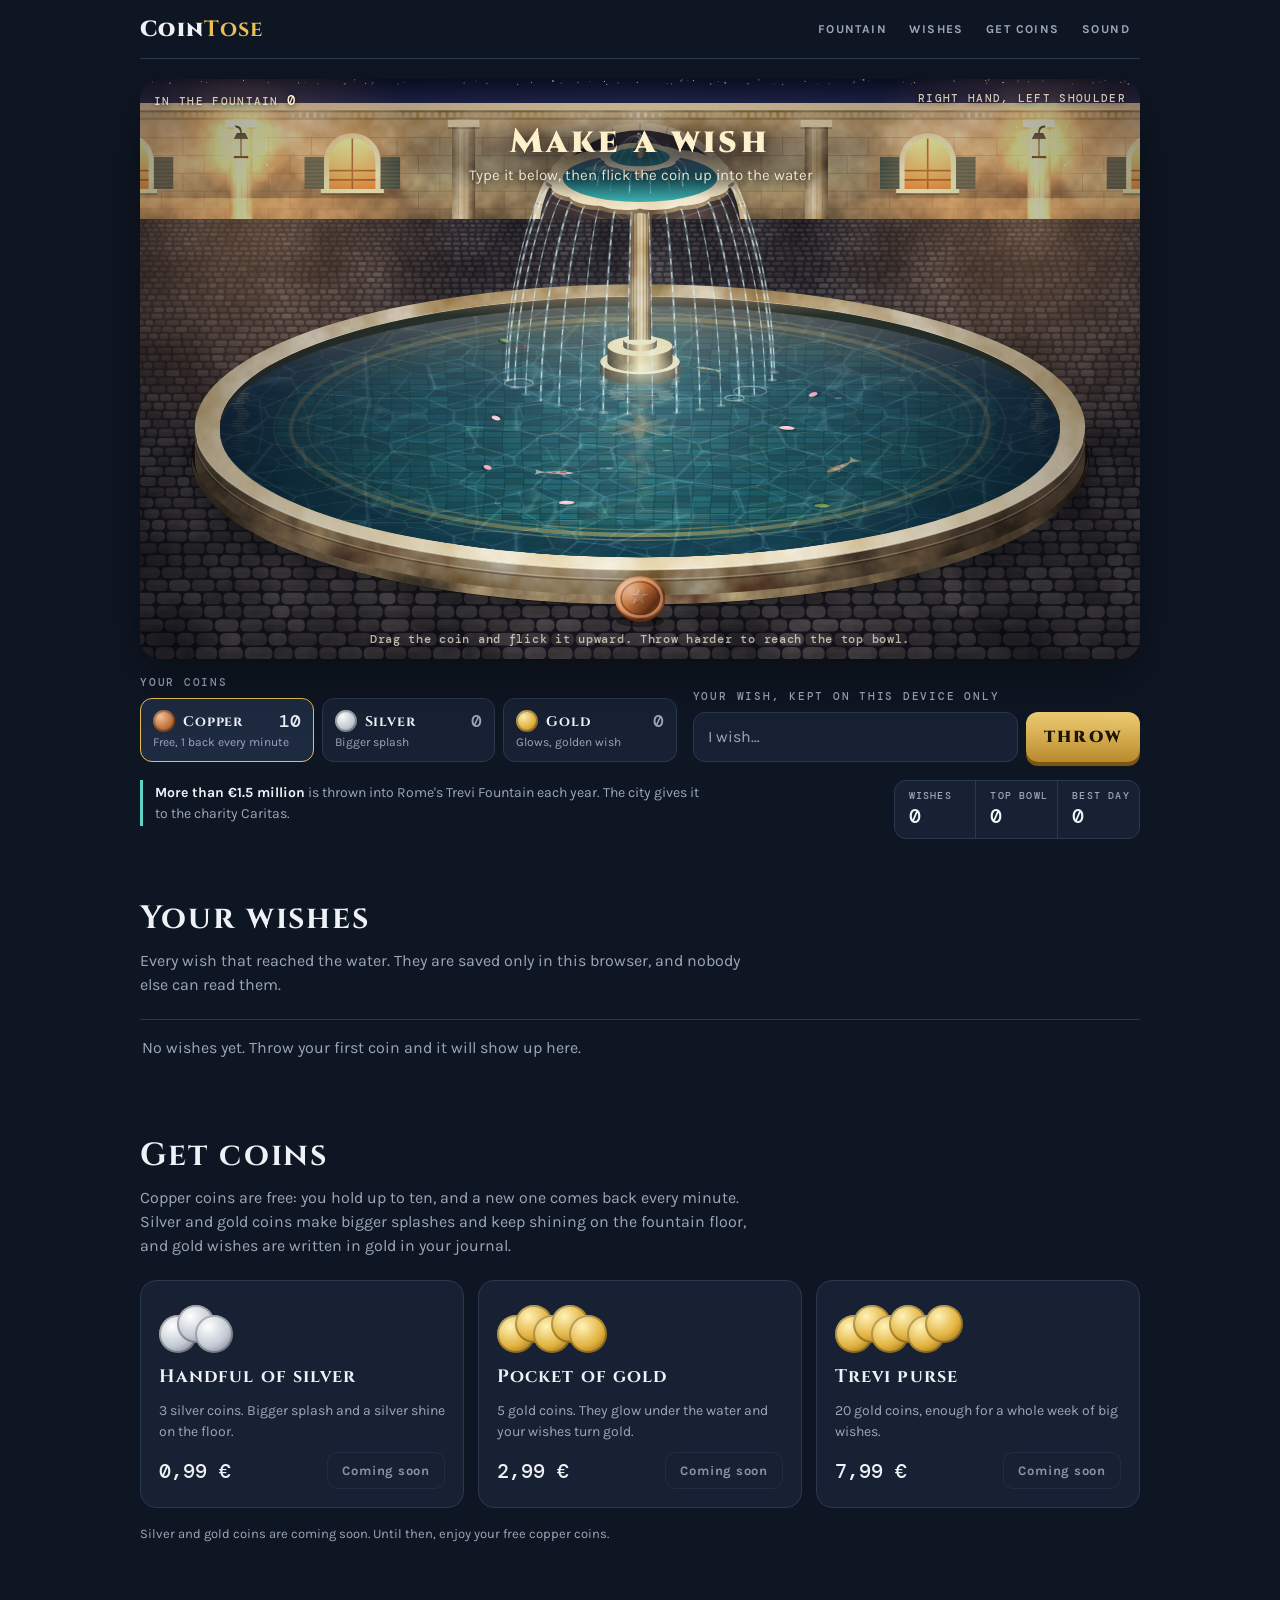
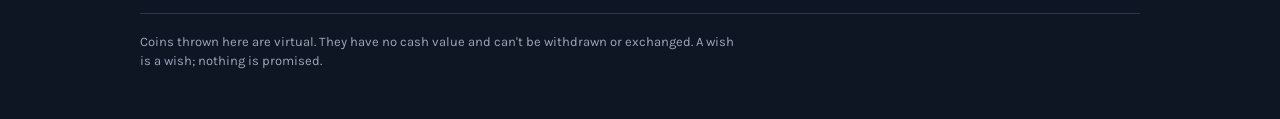
==== commit eb4627ad: "Merge branch 'claude/cointose' Co-Authored-By: Claude Opus 5.5 <noreply@anthropic.com> Claude-Sessio" ====
--- a/cointose/index.html
+++ b/cointose/index.html
@@ -203,7 +203,7 @@
       <div>
         <p class="eyebrow">Your coins</p>
         <div class="picks">
-          <button class="pick" data-type="copper" aria-pressed="true"><span class="top"><i class="ico copper"></i><b>Copper</b><span class="n" id="nCopper">3</span></span><small id="sCopper">3 free every day</small></button>
+          <button class="pick" data-type="copper" aria-pressed="true"><span class="top"><i class="ico copper"></i><b>Copper</b><span class="n" id="nCopper">10</span></span><small id="sCopper">Free, 1 back every minute</small></button>
           <button class="pick" data-type="silver" aria-pressed="false"><span class="top"><i class="ico silver"></i><b>Silver</b><span class="n" id="nSilver">0</span></span><small>Bigger splash</small></button>
           <button class="pick" data-type="gold" aria-pressed="false"><span class="top"><i class="ico gold"></i><b>Gold</b><span class="n" id="nGold">0</span></span><small>Glows, golden wish</small></button>
         </div>
@@ -235,7 +235,7 @@
 
   <section id="coins">
     <h2>Get coins</h2>
-    <p class="lede">Copper coins are free, three every day. Silver and gold coins make bigger splashes and keep shining on the fountain floor, and gold wishes are written in gold in your journal.</p>
+    <p class="lede">Copper coins are free: you hold up to ten, and a new one comes back every minute. Silver and gold coins make bigger splashes and keep shining on the fountain floor, and gold wishes are written in gold in your journal.</p>
     <div class="packs" id="packs"></div>
     <p class="notice" id="shopNotice"></p>
   </section>
@@ -273,7 +273,7 @@
   silver: { name: "Silver", base: "#c3cad4", light: "#ffffff", dark: "#5f6773", splash: 1.35 },
   gold:   { name: "Gold",   base: "#e2b23f", light: "#fff2b8", dark: "#7d540c", splash: 1.7 }
 };
-const FREE_PER_DAY = 3;
+const FREE_MAX = 10, FREE_EVERY = 60000; // free copper coins: hold up to 10, one comes back every minute
 const FACTS = [
   "<b>More than €1.5 million</b> is thrown into Rome's Trevi Fountain each year. The city gives it to the charity Caritas.",
   "<b>The Trevi rule:</b> throw with your right hand over your left shoulder. One coin means you'll return to Rome, two mean a new romance, three mean a wedding.",
@@ -287,7 +287,7 @@
 const KEY = "cointose.fountain.v1";
 const today = () => new Date().toLocaleDateString("en-CA");
 const state = {
-  coins: { copper: FREE_PER_DAY, silver: 0, gold: 0 }, freeDay: "", selected: "copper",
+  coins: { copper: FREE_MAX, silver: 0, gold: 0 }, copperAt: 0, selected: "copper",
   floor: [], bowl: [], wishes: [], lucky: 0, sound: true, fact: 0, dayCount: 0, dayKey: "", bestDay: 0,
   wishCount: 0, inFountain: 0, pending: {}, credits: {}
 };
@@ -297,7 +297,7 @@
   try {
     s = JSON.parse(localStorage.getItem(KEY) || "{}") || {};
     Object.assign(state, s);
-    state.coins = { copper: 0, silver: 0, gold: 0, ...(s.coins || { copper: FREE_PER_DAY }) };
+    state.coins = { copper: 0, silver: 0, gold: 0, ...(s.coins || { copper: FREE_MAX }) };
   } catch (e) {}
   state.credits = s.credits && typeof s.credits === "object" ? s.credits : {};
   if (!COINS[state.selected]) state.selected = "copper";
@@ -337,11 +337,14 @@
 }
 settlePending();
 function refillFree() {
-  if (state.freeDay !== today()) {
-    state.coins.copper = Math.max(state.coins.copper, FREE_PER_DAY);
-    state.freeDay = today();
-    save();
-  }
+  const now = Date.now(), before = state.coins.copper;
+  if (!state.copperAt) { state.coins.copper = Math.max(before, FREE_MAX); state.copperAt = now; } // first visit or older save
+  if (state.coins.copper >= FREE_MAX) state.copperAt = now; // the clock only runs while you are below the maximum
+  else {
+    const n = Math.floor((now - state.copperAt) / FREE_EVERY);
+    if (n > 0) { state.coins.copper = Math.min(FREE_MAX, state.coins.copper + n); state.copperAt = state.coins.copper >= FREE_MAX ? now : state.copperAt + n * FREE_EVERY; }
+  }
+  if (state.coins.copper !== before) save();
 }
 refillFree();
 let sessionThrows = 0;
@@ -1238,7 +1241,7 @@
 const isLive = (p) => /^https:\/\//.test(p.link || "");
 const onSale = (c) => SHOP.packs.some((p) => p.coin === c && isLive(p));
 function noCoins() {
-  const t = state.selected, name = COINS[t].name, refill = `Free coins refill in ${untilMidnight()}.`;
+  const t = state.selected, name = COINS[t].name, refill = `Next free coin in ${untilNext()}.`;
   const other = ["gold", "silver", "copper"].find((c) => c !== t && state.coins[c] > 0);
   if (other) {
     showMsg(`No ${name.toLowerCase()} coins`, `You still have ${state.coins[other]} ${COINS[other].name.toLowerCase()}. Pick it below.` + (t === "copper" ? ` ${refill}` : ""));
@@ -1250,6 +1253,10 @@
     return;
   }
   showMsg(`No ${name.toLowerCase()} coins`, onSale(t) ? `Get some below. ${refill}` : `${name} coins are coming soon. ${refill}`);
+}
+function untilNext() {
+  const ms = Math.max(0, FREE_EVERY - (Date.now() - state.copperAt)), sec = Math.ceil(ms / 1000);
+  return `${Math.floor(sec / 60)}:${String(sec % 60).padStart(2, "0")}`;
 }
 function untilMidnight() {
   const n = new Date(), m = new Date(n); m.setHours(24, 0, 0, 0);
@@ -1320,7 +1327,7 @@
     b.setAttribute("aria-pressed", state.selected === t);
     b.classList.toggle("empty", state.coins[t] === 0);
   }
-  $("#sCopper").textContent = state.coins.copper > 0 ? `${FREE_PER_DAY} free every day` : `Refills in ${untilMidnight()}`;
+  $("#sCopper").textContent = state.coins.copper >= FREE_MAX ? "Free, 1 back every minute" : `Next free coin in ${untilNext()}`;
 }
 function renderAll() {
   renderCoins();
@@ -1494,7 +1501,7 @@
   setHdr(); if (window.ResizeObserver) new ResizeObserver(setHdr).observe(hd); }
 addEventListener("resize", resize);
 document.addEventListener("visibilitychange", () => { if (actx) { if (document.hidden) actx.suspend(); else if (state.sound) actx.resume(); } });
-setInterval(() => { refillFree(); renderCoins(); }, 60000);
+setInterval(() => { refillFree(); renderCoins(); }, 1000);
 
 /* ---------- boot ---------- */
 creditPurchase();
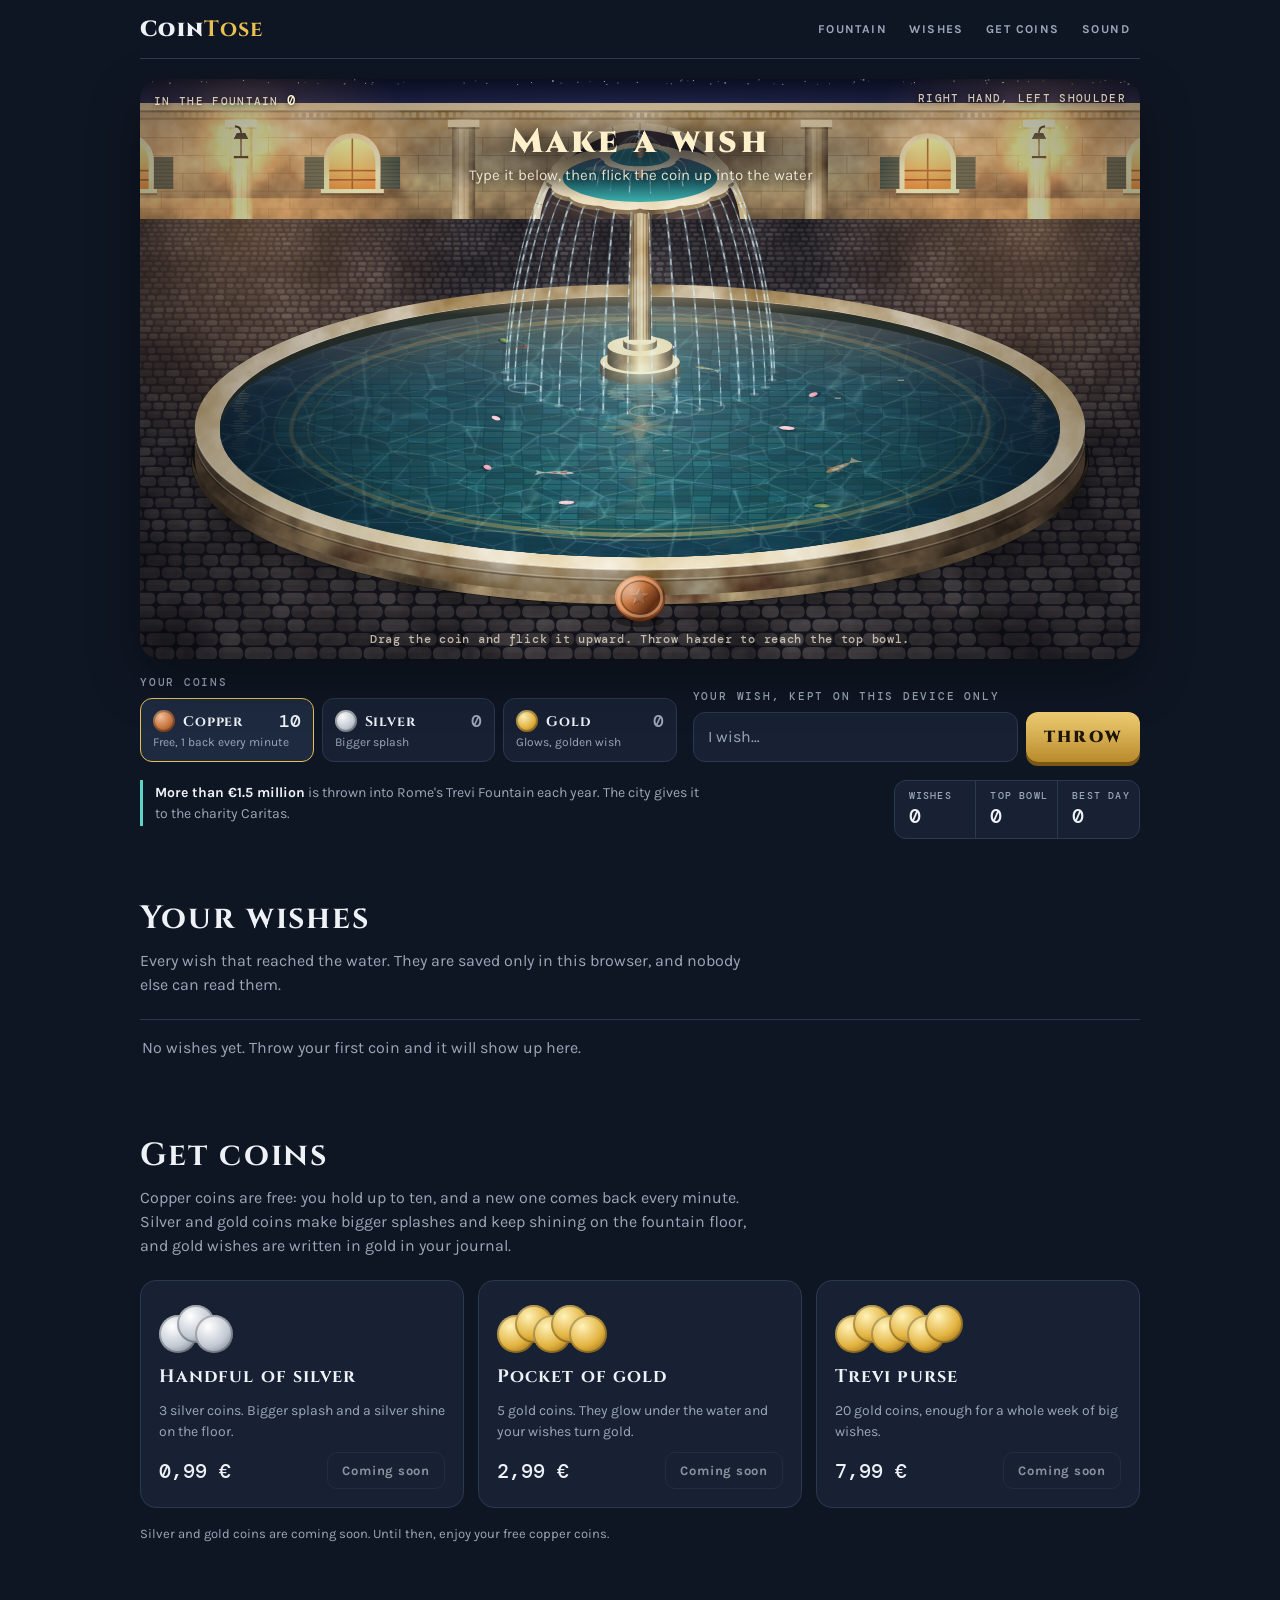
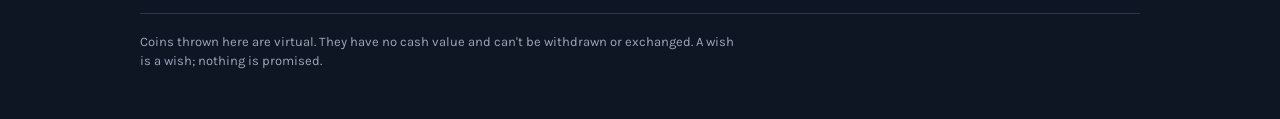
==== commit 5972bc7a: "Merge branch 'claude/cointose' Co-Authored-By: Claude Opus 5.5 <noreply@anthropic.com> Claude-Sessio" ====
--- a/cointose/index.html
+++ b/cointose/index.html
@@ -285,6 +285,8 @@
 
 /* ---------- state ---------- */
 const KEY = "cointose.fountain.v1";
+// In the Steam/desktop build the app exposes this bridge: saves go to a file and achievements go to Steam.
+const DESKTOP = window.cointoseDesktop || null;
 const today = () => new Date().toLocaleDateString("en-CA");
 const state = {
   coins: { copper: FREE_MAX, silver: 0, gold: 0 }, copperAt: 0, selected: "copper",
@@ -295,7 +297,7 @@
 function loadState() {
   let s = {};
   try {
-    s = JSON.parse(localStorage.getItem(KEY) || "{}") || {};
+    s = JSON.parse((DESKTOP ? DESKTOP.load() : localStorage.getItem(KEY)) || "{}") || {};
     Object.assign(state, s);
     state.coins = { copper: 0, silver: 0, gold: 0, ...(s.coins || { copper: FREE_MAX }) };
   } catch (e) {}
@@ -307,7 +309,20 @@
   state.inFountain = Math.max(state.inFountain || 0, state.floor.length + state.bowl.length);
 }
 loadState();
-function save() { try { localStorage.setItem(KEY, JSON.stringify(state)); } catch (e) {} }
+function save() { try { const j = JSON.stringify(state); if (DESKTOP) DESKTOP.save(j); else localStorage.setItem(KEY, j); } catch (e) {} }
+// Steam achievements. The ids must match the API names set up in Steamworks (see STEAM.md).
+function achieve(id) { if (DESKTOP) try { DESKTOP.achieve(id); } catch (e) {} }
+function checkAchievements() {
+  if (!DESKTOP) return;
+  if (state.wishCount >= 1) achieve("FIRST_WISH");
+  if (state.wishCount >= 10) achieve("WISHES_10");
+  if (state.wishCount >= 100) achieve("WISHES_100");
+  if (state.wishCount >= 500) achieve("WISHES_500");
+  if (state.lucky >= 1) achieve("TOP_BOWL");
+  if (state.lucky >= 10) achieve("TOP_BOWL_10");
+  if (state.inFountain >= 250) achieve("FULL_FOUNTAIN");
+  if (state.bestDay >= 25) achieve("BUSY_DAY");
+}
 // Bookkeeping for a coin that reached the water or the top bowl.
 function recordLanding(t, wish, lucky) {
   if (state.dayKey !== today()) { state.dayKey = today(); state.dayCount = 0; }
@@ -1205,7 +1220,18 @@
   }
   const lucky = kind === "bowl";
   sessionThrows++;
-  if (mine) recordLanding(f.type, f.wish, lucky);
+  if (mine) {
+    recordLanding(f.type, f.wish, lucky);
+    if (DESKTOP) {
+      // on Steam there is no shop: silver and gold are earned by playing
+      if (lucky) { state.coins.gold++; toast("Lucky coin! You earned a gold coin."); }
+      else if (state.wishCount % 10 === 0) { state.coins.silver++; toast(`Wish number ${state.wishCount}! You earned a silver coin.`); }
+      if (f.wish) achieve("SPOKEN_WISH");
+      if (f.type === "gold") achieve("GOLDEN_WISH");
+      if (sessionThrows >= 3) achieve("THREE_COINS");
+      checkAchievements();
+    }
+  }
   state.fact = (state.fact + 1) % FACTS.length;
   save();
   const legend = LEGEND[sessionThrows] || "";
@@ -1252,6 +1278,7 @@
     showMsg("Out of copper", refill + (sale.length === 2 ? " Silver and gold are below." : sale.length ? ` ${sale[0]} coins are below.` : ""));
     return;
   }
+  if (DESKTOP) { showMsg(`No ${name.toLowerCase()} coins`, (t === "gold" ? "Land a coin in the top bowl to earn one. " : "Every 10th wish earns one. ") + refill); return; }
   showMsg(`No ${name.toLowerCase()} coins`, onSale(t) ? `Get some below. ${refill}` : `${name} coins are coming soon. ${refill}`);
 }
 function untilNext() {
@@ -1394,6 +1421,7 @@
 const myCredits = new Map();
 /* Coins bought through Stripe arrive here: the payment link redirects back to ?paid=<pack id> (or #paid-<pack id>). */
 function creditPurchase() {
+  if (DESKTOP) return;
   let id = null;
   try { id = new URLSearchParams(location.search).get("paid"); } catch (e) {}
   const m = location.hash.match(/^#paid-([\w-]+)$/);
@@ -1504,6 +1532,20 @@
 setInterval(() => { refillFree(); renderCoins(); }, 1000);
 
 /* ---------- boot ---------- */
+if (DESKTOP) {
+  document.documentElement.classList.add("desktop");
+  $("#coins").hidden = true;
+  document.querySelector('nav a[href="#coins"]').hidden = true;
+  const fs = document.createElement("button");
+  fs.className = "icon-btn"; fs.textContent = "Fullscreen"; fs.title = "Fullscreen (F11)";
+  fs.addEventListener("click", () => DESKTOP.toggleFullscreen());
+  $("#soundBtn").before(fs);
+  document.querySelector('.pick[data-type="silver"] small').textContent = "Every 10th wish";
+  document.querySelector('.pick[data-type="gold"] small').textContent = "Top-bowl reward";
+  document.querySelector("#wishes .lede").textContent = "Every wish that reached the water. They are saved only on this computer.";
+  document.querySelector('label[for="wish"]').textContent = "Your wish, kept on this computer only";
+  checkAchievements();
+}
 creditPurchase();
 resize();
 renderAll();
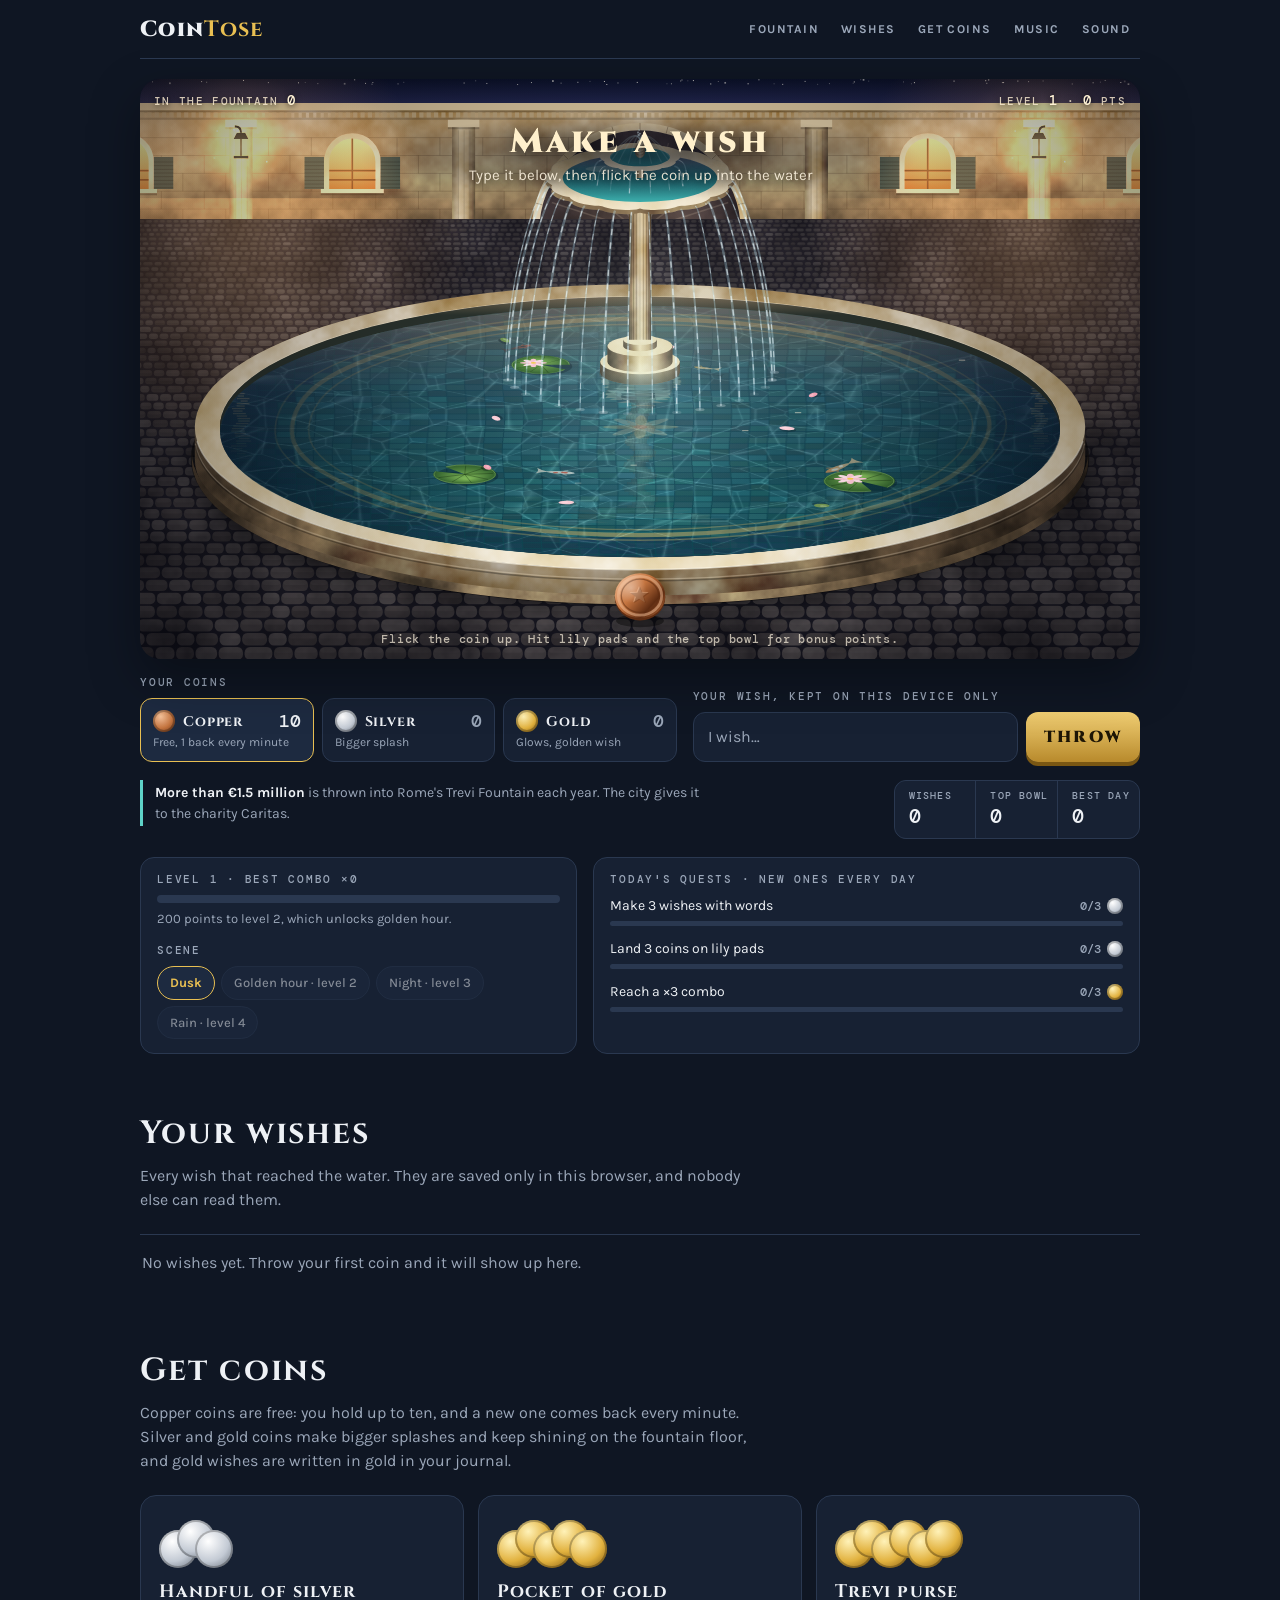
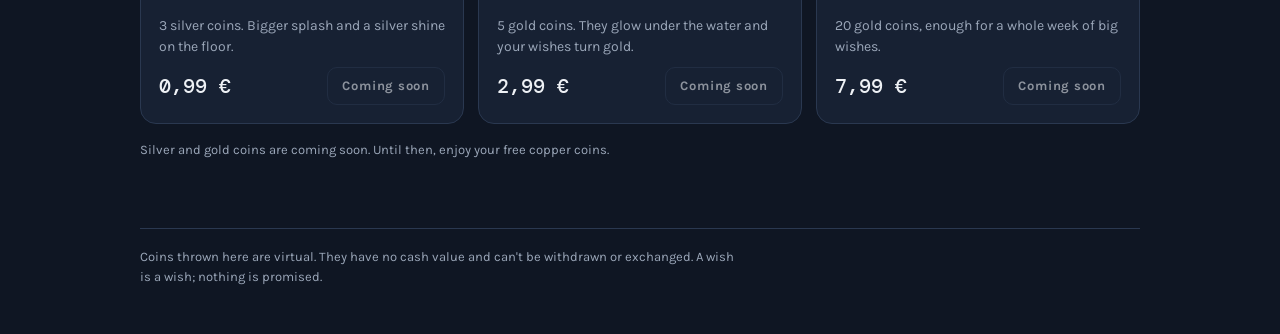
==== commit f85f22b9: "Turn the fountain into a game: targets, combos, levels, quests, music - Lily pads drift on the water" ====
--- a/cointose/index.html
+++ b/cointose/index.html
@@ -66,7 +66,7 @@
 }
 nav a:hover, .icon-btn:hover { color: var(--ink); background: var(--surface); }
 .icon-btn[aria-pressed="false"] { text-decoration: line-through; }
-@media (max-width: 480px) { nav a[href="#fountain"], .hud .legend { display: none; } nav a, .icon-btn { padding-inline: 6px; letter-spacing: 0.06em; } .brand { font-size: 20px; } }
+@media (max-width: 480px) { nav a[href="#fountain"], nav a[href="#wishes"] { display: none; } nav a, .icon-btn { padding-inline: 6px; letter-spacing: 0.06em; } .brand { font-size: 20px; } }
 header + main { margin-top: -36px; }
 
 /* stage */
@@ -95,6 +95,13 @@
 }
 .wishfloat.gold { color: #fff3c4; text-shadow: 0 0 14px rgba(232, 191, 82, 0.95); }
 @keyframes wish-up { 0% { opacity: 0; margin-top: 0; filter: blur(2px); } 15% { opacity: 1; filter: blur(0); } 100% { opacity: 0; margin-top: var(--rise, -150px); letter-spacing: 0.3em; filter: blur(3px); } }
+.hud-right b { font-size: 14px; }
+.combo { background: var(--gold); color: var(--on-gold); border-radius: 6px; padding: 1px 7px; margin-right: 8px; font-weight: 700; }
+.scorepop { position: absolute; transform: translate(-50%, -50%); pointer-events: none; text-align: center; line-height: 1.1; white-space: nowrap;
+  font-family: var(--display); font-weight: 900; font-size: 24px; color: #ffe39a; text-shadow: 0 2px 10px rgba(0,0,0,0.75); animation: score-up 1.4s ease-out forwards; }
+.scorepop small { display: block; font: 700 12px var(--body); letter-spacing: 0.08em; color: #fff; text-transform: uppercase; }
+.scorepop.plain { font-size: 17px; color: #d9f5ff; }
+@keyframes score-up { 0% { opacity: 0; margin-top: 12px; } 18% { opacity: 1; } 100% { opacity: 0; margin-top: -64px; } }
 .hint-line { position: absolute; left: 0; right: 0; bottom: 12px; text-align: center; pointer-events: none;
   font: 500 12px var(--mono); letter-spacing: 0.06em; color: rgba(255, 245, 225, 0.7); padding-inline: 16px; }
 
@@ -132,6 +139,26 @@
 .stat span { display: block; font: 500 10px/1.4 var(--mono); letter-spacing: 0.12em; text-transform: uppercase; color: var(--muted); white-space: nowrap; }
 .stat b { font: 500 20px/1.3 var(--mono); font-variant-numeric: tabular-nums; }
 
+.game { display: grid; grid-template-columns: minmax(0, 1fr) minmax(0, 1.25fr); gap: 16px; margin-top: 18px; }
+@media (max-width: 760px) { .game { grid-template-columns: minmax(0, 1fr); } }
+.card-box { background: var(--surface); border: 1px solid var(--line); border-radius: 14px; padding: 14px 16px; min-width: 0; }
+.lvbar { height: 8px; background: var(--line); border-radius: 4px; overflow: hidden; margin: 2px 0 6px; }
+.lvbar i { display: block; height: 100%; width: 0; background: linear-gradient(90deg, #b88a2c, #f1cf74); transition: width 0.5s; }
+.lvnext { font-size: 13px; color: var(--muted); margin: 0 0 14px; }
+.scenes { display: flex; flex-wrap: wrap; gap: 6px; }
+.scene-btn { border: 1.5px solid var(--line); background: var(--surface-2); border-radius: 999px; padding: 6px 12px; font-size: 13px; font-weight: 700; }
+.scene-btn[aria-pressed="true"] { border-color: var(--gold); color: var(--gold); }
+.scene-btn:disabled { opacity: 0.5; cursor: not-allowed; font-weight: 500; }
+.quests { list-style: none; margin: 0; padding: 0; display: flex; flex-direction: column; gap: 12px; }
+.quests li { display: grid; grid-template-columns: minmax(0, 1fr) auto; gap: 5px 10px; align-items: center; }
+.quests .qtext { font-size: 14px; }
+.quests .qnum { font: 500 12px var(--mono); color: var(--muted); display: flex; align-items: center; gap: 6px; font-variant-numeric: tabular-nums; }
+.quests .qnum .ico { width: 16px; height: 16px; }
+.quests .qbar { grid-column: 1 / -1; height: 5px; background: var(--line); border-radius: 3px; overflow: hidden; }
+.quests .qbar i { display: block; height: 100%; background: var(--water); transition: width 0.4s; }
+.quests li.done .qtext { color: var(--muted); text-decoration: line-through; }
+.quests li.done .qbar i { background: var(--gold); }
+
 /* sections */
 section h2 { font-family: var(--display); font-weight: 700; font-size: clamp(24px, 4vw, 32px); letter-spacing: 0.06em; margin: 0 0 6px; text-wrap: balance; }
 section > p.lede { margin: 0 0 22px; color: var(--muted); max-width: 62ch; }
@@ -187,6 +214,7 @@
       <a href="#fountain">Fountain</a>
       <a href="#wishes">Wishes</a>
       <a href="#coins">Get coins</a>
+      <button class="icon-btn" id="musicBtn" aria-pressed="true" title="Turn music on or off">Music</button>
       <button class="icon-btn" id="soundBtn" aria-pressed="true" title="Turn sound on or off">Sound</button>
     </nav>
   </header>
@@ -194,9 +222,9 @@
   <main id="fountain">
     <div class="stage" id="stage">
       <canvas id="scene" aria-label="A fountain in a piazza at dusk. Flick the coin upward to throw it into the water."></canvas>
-      <div class="hud"><span>In the fountain <b id="hudCount">0</b></span><span class="legend">Right hand, left shoulder</span></div>
+      <div class="hud"><span>In the fountain <b id="hudCount">0</b></span><span class="hud-right"><span class="combo" id="hudCombo" hidden></span>Level <b id="hudLevel">1</b> · <b id="hudScore">0</b> pts</span></div>
       <div class="msg" id="msg" aria-live="polite"><div class="big" id="msgBig">Make a wish</div><div class="sub" id="msgSub">Type it below, then flick the coin up into the water</div></div>
-      <div class="hint-line" id="hintLine">Drag the coin and flick it upward. Throw harder to reach the top bowl.</div>
+      <div class="hint-line" id="hintLine">Flick the coin up. Hit lily pads and the top bowl for bonus points.</div>
     </div>
 
     <div class="controls">
@@ -223,6 +251,20 @@
         <div class="stat"><span>Wishes</span><b id="stWishes">0</b></div>
         <div class="stat"><span>Top bowl</span><b id="stLucky">0</b></div>
         <div class="stat"><span>Best day</span><b id="stDay">0</b></div>
+      </div>
+    </div>
+
+    <div class="game">
+      <div class="card-box">
+        <p class="eyebrow">Level <span id="lvNum">1</span> · best combo ×<span id="lvCombo">0</span></p>
+        <div class="lvbar"><i id="lvFill"></i></div>
+        <p class="lvnext" id="lvNext"></p>
+        <p class="eyebrow">Scene</p>
+        <div class="scenes" id="scenes"></div>
+      </div>
+      <div class="card-box">
+        <p class="eyebrow">Today's quests · new ones every day</p>
+        <ul class="quests" id="quests"></ul>
       </div>
     </div>
   </main>
@@ -281,6 +323,24 @@
   "<b>Coins in water are an old idea.</b> About 12,000 Roman coins were found in the sacred spring at Bath, England, left as offerings to the goddess Sulis Minerva.",
   "<b>Hit the top bowl</b> for a lucky coin. It's the smallest target in the piazza, so flick harder and aim for the middle."
 ];
+// Levels: points needed for level n are 100·n·(n−1): 0, 200, 600, 1200, 2000…
+const SCENES = [
+  { id: "dusk", name: "Dusk", level: 1, sky: ["#0b1129", "#262a55", "#6f4a6a"], tint: null, lamp: 1, stars: 1 },
+  { id: "golden", name: "Golden hour", level: 2, sky: ["#4a6a98", "#d99a68", "#ffd089"], tint: ["soft-light", "rgba(255,165,70,0.6)"], lamp: 0.2, stars: 0 },
+  { id: "night", name: "Night", level: 3, sky: ["#01030a", "#081028", "#18204a"], tint: ["multiply", "rgb(78,98,165)"], lamp: 1.7, stars: 1.7 },
+  { id: "rain", name: "Rain", level: 4, sky: ["#262c3a", "#363e4e", "#4a5060"], tint: ["multiply", "rgb(150,160,182)"], lamp: 1.15, stars: 0, rain: true },
+];
+const sceneOf = () => SCENES.find((x) => x.id === state.scene) || SCENES[0];
+const levelAt = (n) => 100 * n * (n - 1);
+function levelOf(score) { let n = 1; while (score >= levelAt(n + 1)) n++; return n; }
+const QUESTS = [
+  { id: "pads", n: 3, reward: "silver", text: (n) => `Land ${n} coins on lily pads` },
+  { id: "bowl", n: 1, reward: "gold", text: () => "Hit the top bowl" },
+  { id: "combo", n: 3, reward: "gold", text: (n) => `Reach a ×${n} combo` },
+  { id: "words", n: 3, reward: "silver", text: (n) => `Make ${n} wishes with words` },
+  { id: "throws", n: 12, reward: "silver", text: (n) => `Throw ${n} coins into the water` },
+  { id: "points", n: 300, reward: "silver", text: (n) => `Score ${n} points today` },
+];
 const LEGEND = ["", "One coin. You will come back.", "Two coins. A new romance.", "Three coins. Wedding bells."];
 
 /* ---------- state ---------- */
@@ -291,7 +351,8 @@
 const state = {
   coins: { copper: FREE_MAX, silver: 0, gold: 0 }, copperAt: 0, selected: "copper",
   floor: [], bowl: [], wishes: [], lucky: 0, sound: true, fact: 0, dayCount: 0, dayKey: "", bestDay: 0,
-  wishCount: 0, inFountain: 0, pending: {}, credits: {}
+  wishCount: 0, inFountain: 0, pending: {}, credits: {},
+  score: 0, bestCombo: 0, scene: "dusk", music: true, quests: null
 };
 // Read from storage at boot and whenever another tab saves, so tabs never overwrite each other's coins.
 function loadState() {
@@ -351,6 +412,18 @@
   save();
 }
 settlePending();
+// three quests a day, the same for everyone on the same date
+function dailyQuests() {
+  const d = today();
+  if (state.quests && state.quests.day === d) return false;
+  let h = 7; for (const ch of d) h = (h * 31 + ch.charCodeAt(0)) >>> 0;
+  const pool = QUESTS.map((q) => q.id), pick = [];
+  while (pick.length < 3) { h = (Math.imul(h, 1103515245) + 12345) >>> 0; pick.push(pool.splice(h % pool.length, 1)[0]); }
+  state.quests = { day: d, list: pick.map((id) => ({ id, p: 0, done: false })) };
+  save();
+  return true;
+}
+dailyQuests();
 function refillFree() {
   const now = Date.now(), before = state.coins.copper;
   if (!state.copperAt) { state.coins.copper = Math.max(before, FREE_MAX); state.copperAt = now; } // first visit or older save
@@ -481,14 +554,15 @@
 
   // dusk sky, stars, moon
   let g = c.createLinearGradient(0, 0, 0, fTop + 30);
-  g.addColorStop(0, "#0b1129"); g.addColorStop(0.55, "#262a55"); g.addColorStop(1, "#6f4a6a");
+  const look = sceneOf();
+  g.addColorStop(0, look.sky[0]); g.addColorStop(0.55, look.sky[1]); g.addColorStop(1, look.sky[2]);
   c.fillStyle = g; c.fillRect(0, 0, W, fTop + 30);
-  for (let i = 0; i < 70; i++) {
+  for (let i = 0; i < 70 * look.stars; i++) {
     const x = R() * W, y = R() * Math.max(4, fTop - 18 * k), s = R() < 0.12 ? 1.7 : 1;
     c.globalAlpha = 0.25 + R() * 0.65; c.fillStyle = "#fffaf0"; c.fillRect(x, y, s, s);
   }
   c.globalAlpha = 1;
-  if (fTop > 70) {
+  if (fTop > 70 && look.stars) {
     const mx = W * 0.83, my = Math.min(fTop * 0.42, 56 * k), mr = 10 * k;
     const mg = c.createRadialGradient(mx, my, mr, mx, my, mr * 7);
     mg.addColorStop(0, "rgba(225,228,255,0.28)"); mg.addColorStop(1, "rgba(225,228,255,0)");
@@ -819,6 +893,14 @@
   { a: 4.0, sp: 0.00013, ru: 0.5, rv: 0.62, ph: 2.7, col: "#e8512f", col2: "#2a2224", spot: "#1d1a1c", len: 0.7 },
   { a: 5.2, sp: -0.00012, ru: 0.45, rv: 0.5, ph: 4.1, col: "#f0b43c", col2: "#f6dfa4", spot: "#fff6dc", len: 0.6 }
 ];
+// lily pads drift slowly around the basin; landing a coin on one scores bonus points
+const pads = [
+  { a: 0.5, r: 0.64, sp: 0.00006, size: 0.085, flower: true, hit: 0 },
+  { a: 2.6, r: 0.52, sp: -0.00005, size: 0.075, flower: false, hit: 0 },
+  { a: 4.3, r: 0.72, sp: 0.00004, size: 0.07, flower: true, hit: 0 },
+];
+const padPos = (p) => [Math.cos(p.a) * p.r, Math.sin(p.a) * p.r * 0.85 + 0.1];
+let combo = 0, rain = [];
 // petals and leaves drifting in a slow current; splashes push them away
 let foams = [];
 const petals = Array.from({ length: 8 }, (_, i) => {
@@ -856,6 +938,13 @@
   sparkles = sparkles.filter((s) => now - s.t < 1200);
   for (const f of fish) { f.a += f.sp * (1 + (f.boost || 0) * 4) * 16.67 * dt; if (f.boost) f.boost = Math.max(0, f.boost - 0.01 * dt); }
   foams = foams.filter((f) => now - f.t < 700);
+  for (const p of pads) { p.a += p.sp * 16.67 * dt; if (p.hit > 0) p.hit = Math.max(0, p.hit - 0.012 * dt); }
+  if (sceneOf().rain && !reduceMotion.matches) {
+    for (let i = 0; i < 5 * dt; i++) rain.push({ x: rand() * (W + 60) - 30, y: -20, vy: (11 + rand() * 5) * G.k, len: (12 + rand() * 10) * G.k });
+    for (const d of rain) d.y += d.vy * dt;
+    rain = rain.filter((d) => d.y < H + 20);
+    if (rand() < 0.35 * dt && ripples.length < 40) { const a = rand() * 6.283, r = Math.sqrt(rand()) * 0.9; addRipple(Math.cos(a) * r, Math.sin(a) * r, 0.16); }
+  } else if (rain.length) rain = [];
   for (const p of petals) {
     p.s = p.s0 || (p.s0 = p.s) ; p.s = p.s0 * G.k;
     const drift = 0.00025 * dt, ru = p.u, rv = p.v;
@@ -1023,6 +1112,27 @@
     ctx.fillStyle = `rgba(255,255,255,${0.45 * (1 - a)})`;
     ctx.beginPath(); ctx.ellipse(x, y, (5 + a * 9) * k * fm.m, (2 + a * 3.5) * k * fm.m, 0, 0, 7); ctx.fill();
   }
+  // lily pads on the surface
+  for (const pd of pads) {
+    const [pu, pv] = padPos(pd), [x, y] = P(pu, pv), R = pd.size * rx * (1 + 0.18 * Math.sin(pd.hit * Math.PI * 4) * pd.hit);
+    ctx.save(); ctx.translate(x, y); ctx.scale(1, flat);
+    ctx.fillStyle = "rgba(0,15,25,0.3)"; ctx.beginPath(); ctx.arc(2 * k, 5 * k, R, 0, 7); ctx.fill();
+    ctx.save(); ctx.rotate(pd.a * 1.5);
+    const pg = ctx.createRadialGradient(-R * 0.3, -R * 0.3, R * 0.1, 0, 0, R);
+    pg.addColorStop(0, "#7cb356"); pg.addColorStop(1, "#2f5d2b");
+    ctx.beginPath(); ctx.moveTo(0, 0); ctx.arc(0, 0, R, 0.28, Math.PI * 2 - 0.28); ctx.closePath(); ctx.fillStyle = pg; ctx.fill();
+    ctx.strokeStyle = "rgba(20,45,18,0.45)"; ctx.lineWidth = 1;
+    ctx.beginPath(); for (let i = 1; i < 8; i++) { const a = 0.28 + i * (Math.PI * 2 - 0.56) / 8; ctx.moveTo(0, 0); ctx.lineTo(Math.cos(a) * R * 0.9, Math.sin(a) * R * 0.9); } ctx.stroke();
+    ctx.strokeStyle = "rgba(190,230,150,0.35)"; ctx.beginPath(); ctx.arc(0, 0, R * 0.97, 0.3, Math.PI * 2 - 0.3); ctx.stroke();
+    ctx.restore();
+    if (pd.flower) {
+      ctx.translate(-R * 0.25, -R * 0.2);
+      for (let i = 0; i < 8; i++) { ctx.rotate(Math.PI / 4); ctx.fillStyle = i % 2 ? "#f6c3d0" : "#f9dbe3"; ctx.beginPath(); ctx.ellipse(R * 0.22, 0, R * 0.24, R * 0.1, 0, 0, 7); ctx.fill(); }
+      ctx.fillStyle = "#f2c94c"; ctx.beginPath(); ctx.arc(0, 0, R * 0.09, 0, 7); ctx.fill();
+    }
+    ctx.restore();
+    if (pd.hit > 0) { ctx.strokeStyle = `rgba(255,225,140,${pd.hit})`; ctx.lineWidth = 2; ctx.beginPath(); ctx.ellipse(x, y, R * (1.3 + (1 - pd.hit)), R * flat * (1.3 + (1 - pd.hit)), 0, 0, 7); ctx.stroke(); }
+  }
   // petals and leaves floating on the surface
   for (const p of petals) {
     const [x, y] = P(p.u, p.v), bob = Math.sin(now / 900 + p.ph) * 0.6;
@@ -1046,14 +1156,23 @@
   for (const s of splashes) { ctx.globalAlpha = Math.max(0, s.life); ctx.beginPath(); ctx.arc(s.x, s.y, s.r, 0, 7); ctx.fill(); }
   ctx.globalAlpha = 1;
   for (const s of sparkles) {
+    if (now < s.t) continue;
     const a = (now - s.t) / 1200, sz = (s.big ? 14 : 6) * G.k * Math.sin(a * Math.PI);
     ctx.strokeStyle = s.gold ? "rgba(255, 236, 170, 0.95)" : "rgba(255,255,255,0.9)"; ctx.lineWidth = 1.5;
     ctx.beginPath(); ctx.moveTo(s.x - sz, s.y); ctx.lineTo(s.x + sz, s.y); ctx.moveTo(s.x, s.y - sz); ctx.lineTo(s.x, s.y + sz); ctx.stroke();
   }
+  // the scene's light: golden hour, night or rain
+  const look = sceneOf();
+  if (look.tint) { ctx.save(); ctx.globalCompositeOperation = look.tint[0]; ctx.fillStyle = look.tint[1]; ctx.fillRect(0, 0, W, H); ctx.restore(); }
+  if (rain.length) {
+    ctx.strokeStyle = "rgba(205,215,235,0.35)"; ctx.lineWidth = 1; ctx.beginPath();
+    for (const d of rain) { ctx.moveTo(d.x, d.y); ctx.lineTo(d.x - d.len * 0.15, d.y - d.len); }
+    ctx.stroke();
+  }
   // lamplight: a gentle flicker and a few moths drifting around each lantern
   ctx.save(); ctx.globalCompositeOperation = "lighter";
   G.lamps.forEach((L, li) => {
-    const fl = still ? 0.8 : 0.75 + 0.15 * Math.sin(now * 0.013 + li * 2) + 0.1 * Math.sin(now * 0.031 + li);
+    const fl = (still ? 0.8 : 0.75 + 0.15 * Math.sin(now * 0.013 + li * 2) + 0.1 * Math.sin(now * 0.031 + li)) * look.lamp;
     const lg = ctx.createRadialGradient(L.x, L.y - 2 * k, 1, L.x, L.y - 2 * k, 46 * k);
     lg.addColorStop(0, `rgba(255,214,140,${0.55 * fl})`); lg.addColorStop(1, "rgba(255,180,90,0)");
     ctx.fillStyle = lg; ctx.fillRect(L.x - 50 * k, L.y - 52 * k, 100 * k, 100 * k);
@@ -1180,6 +1299,8 @@
     sparkles.push({ x: G.cx + du * G.bowlRx, y: G.bowlY + dv * G.bowlRy, t: now, big: true, gold: true });
     endFlight("bowl", G.cx + du * G.bowlRx, G.bowlY);
   } else {
+    const pi = pads.findIndex((pd) => { const [pu, pv] = padPos(pd); return Math.hypot(p.u - pu, p.v - pv) < pd.size + 0.03; });
+    if (pi >= 0) { pads[pi].hit = 1; f.pad = true; clink(0.35); }
     const coin = (!mine && state.floor.find((c) => c.u === p.u && c.v === p.v && c.t === f.type)) || { u: p.u, v: p.v, t: f.type };
     if (mine) addToFloor(coin);
     sinkingCoins.add(coin); floorDirty = true;
@@ -1213,6 +1334,7 @@
   const mine = f.id in state.pending;
   delete state.pending[f.id];
   if (kind === "miss") {
+    combo = 0;
     if (mine) state.coins[f.type]++;
     save(); renderCoins();
     showMsg("So close", "It bounced off the stone. The coin is back in your hand, so try again.");
@@ -1232,10 +1354,29 @@
       checkAchievements();
     }
   }
+  // points: water 10, lily pad 50, top bowl 150; target hits in a row build a combo (up to ×5); silver ×1.5, gold ×2
+  const target = lucky ? "bowl" : f.pad ? "pad" : "water";
+  let pts = 0;
+  if (mine) {
+    combo = target === "water" ? 0 : combo + 1;
+    pts = Math.round({ water: 10, pad: 50, bowl: 150 }[target] * Math.min(5, Math.max(1, combo)) * ({ copper: 1, silver: 1.5, gold: 2 }[f.type] || 1));
+    const before = levelOf(state.score);
+    state.score += pts; state.bestCombo = Math.max(state.bestCombo, combo);
+    scorePop(x, y, pts, target);
+    bumpQuests({ pad: target === "pad", bowl: lucky, words: !!f.wish, points: pts });
+    const after = levelOf(state.score);
+    if (after > before) levelUp(after);
+    if (DESKTOP) {
+      if (target === "pad") achieve("LILY_PAD");
+      if (combo >= 5) achieve("COMBO_5");
+      if (after >= 4) achieve("LEVEL_4");
+    }
+  }
   state.fact = (state.fact + 1) % FACTS.length;
   save();
   const legend = LEGEND[sessionThrows] || "";
-  if (lucky) showMsg("Lucky coin!", "Right in the top bowl. " + (f.wish ? "That wish gets extra luck." : "Next time, add a wish."));
+  if (lucky) showMsg("Lucky coin!", "Right in the top bowl. " + (combo > 1 ? `Combo ×${combo}!` : f.wish ? "That wish gets extra luck." : "Next time, add a wish."));
+  else if (target === "pad") showMsg("Lily pad!", combo > 1 ? `Combo ×${combo}! Keep hitting targets.` : "Hit another target to start a combo.");
   else showMsg(f.wish ? "Your wish is in the water" : "Splash!", legend || (f.wish ? "Now don't tell anyone." : "Add a wish before the next one."));
   if (f.wish) {
     // start below the message and stop before reaching it
@@ -1259,6 +1400,47 @@
   renderAll();
 }
 
+function scorePop(x, y, pts, target) {
+  const el = document.createElement("div");
+  el.className = "scorepop" + (target === "water" ? " plain" : "");
+  el.textContent = `+${pts}`;
+  if (target !== "water") { const sm = document.createElement("small"); sm.textContent = (target === "pad" ? "Lily pad" : "Top bowl") + (combo > 1 ? ` · ×${combo}` : ""); el.appendChild(sm); }
+  el.style.left = Math.max(40, Math.min($("#stage").clientWidth - 40, x)) + "px"; el.style.top = Math.max(30, y - 26) + "px";
+  $("#stage").appendChild(el); setTimeout(() => el.remove(), 1500);
+}
+function bumpQuests(ev) {
+  dailyQuests();
+  for (const q of state.quests.list) {
+    const def = QUESTS.find((d) => d.id === q.id);
+    if (!def || q.done) continue;
+    if (q.id === "pads" && ev.pad) q.p++;
+    if (q.id === "bowl" && ev.bowl) q.p++;
+    if (q.id === "combo") q.p = Math.max(q.p, combo);
+    if (q.id === "words" && ev.words) q.p++;
+    if (q.id === "throws") q.p++;
+    if (q.id === "points") q.p += ev.points;
+    if (q.p >= def.n) {
+      q.done = true; state.coins[def.reward]++;
+      toast(`Quest done: ${def.text(def.n)}. You earned a ${def.reward} coin!`); chime([0, 2, 4]);
+      if (DESKTOP) achieve("FIRST_QUEST");
+    }
+  }
+}
+function levelUp(n) {
+  const sc = SCENES.find((x) => x.level === n);
+  toast(`Level ${n}!` + (sc ? ` The ${sc.name.toLowerCase()} scene is unlocked. Pick it under Scene.` : ""));
+  chime([0, 2, 4, 7, 9]);
+  const now = performance.now();
+  for (let i = 0; i < 16; i++) sparkles.push({ x: G.cx + (rand() - 0.5) * G.rx * 1.4, y: G.cy + (rand() - 0.7) * G.ry * 1.6, t: now + i * 70, big: true, gold: true });
+}
+function setScene(id) {
+  const sc = SCENES.find((x) => x.id === id);
+  if (!sc || levelOf(state.score) < sc.level) return;
+  state.scene = id; save();
+  paintBack(); paintFore(); floorDirty = true;
+  if (ambient) tuneAmbient();
+  renderGame();
+}
 function showMsg(big, sub) {
   const m = $("#msg");
   $("#msgBig").textContent = big; $("#msgSub").textContent = sub;
@@ -1337,14 +1519,59 @@
   }
 }
 function startAmbient() {
+  startMusic();
   const a = audio(); if (!a || ambient) return;
   const src = a.createBufferSource(), f = a.createBiquadFilter(), g = a.createGain();
   src.buffer = noiseBuf(a, 3); src.loop = true; f.type = "lowpass"; f.frequency.value = 900;
-  g.gain.setValueAtTime(0.0001, a.currentTime); g.gain.linearRampToValueAtTime(0.035, a.currentTime + 1.5);
+  g.gain.setValueAtTime(0.0001, a.currentTime);
   src.connect(f).connect(g).connect(a.destination); src.start();
-  ambient = { src, g };
+  ambient = { src, g, f };
+  tuneAmbient();
+}
+// rain is louder and brighter than the fountain alone
+function tuneAmbient() {
+  const a = actx, r = sceneOf().rain;
+  ambient.f.frequency.setTargetAtTime(r ? 2600 : 900, a.currentTime, 0.5);
+  ambient.g.gain.setTargetAtTime(r ? 0.07 : 0.035, a.currentTime, 0.6);
 }
 function stopAmbient() { if (ambient) { try { ambient.src.stop(); } catch (e) {} ambient = null; } }
+
+// calm generative music: a slow harp-like line on a pentatonic scale with soft echoes
+const SCALE = [293.66, 329.63, 369.99, 440, 493.88, 587.33, 659.25, 739.99, 880];
+let music = null;
+function pluck(freq, when, vol, len = 2.2, dest) {
+  const a = actx, o = a.createOscillator(), o2 = a.createOscillator(), g = a.createGain();
+  o.type = "triangle"; o.frequency.value = freq; o2.type = "sine"; o2.frequency.value = freq * 2;
+  const g2 = a.createGain(); g2.gain.value = 0.25;
+  g.gain.setValueAtTime(0.0001, when); g.gain.exponentialRampToValueAtTime(vol, when + 0.012); g.gain.exponentialRampToValueAtTime(0.0001, when + len);
+  o.connect(g); o2.connect(g2).connect(g); g.connect(dest || a.destination);
+  o.start(when); o2.start(when); o.stop(when + len + 0.1); o2.stop(when + len + 0.1);
+}
+function startMusic() {
+  if (music || !state.music) return;
+  const a = audio(); if (!a) return;
+  const out = a.createGain(), delay = a.createDelay(1), fb = a.createGain(), wet = a.createGain();
+  out.gain.value = 0.055; delay.delayTime.value = 0.42; fb.gain.value = 0.38; wet.gain.value = 0.5;
+  out.connect(a.destination); out.connect(delay); delay.connect(fb).connect(delay); delay.connect(wet).connect(a.destination);
+  music = { out, i: 4, n: 0, timer: 0 };
+  const step = () => {
+    if (!music) return;
+    const t = actx.currentTime + 0.05;
+    if (music.n % 16 === 0) { pluck(146.83, t, 0.5, 4, music.out); pluck(220, t + 0.02, 0.35, 4, music.out); }
+    if (rand() < 0.82) {
+      music.i = Math.max(0, Math.min(SCALE.length - 1, music.i + [-2, -1, -1, 1, 1, 2][(rand() * 6) | 0]));
+      pluck(SCALE[music.i], t, 0.42 + rand() * 0.2, 2.2, music.out);
+    }
+    music.n++;
+    music.timer = setTimeout(step, 520 + rand() * 380);
+  };
+  step();
+}
+function stopMusic() { if (music) { clearTimeout(music.timer); try { music.out.disconnect(); } catch (e) {} music = null; } }
+function chime(steps) {
+  const a = audio(); if (!a) return;
+  steps.forEach((s, i) => pluck(SCALE[Math.min(SCALE.length - 1, s)] * 1.0, a.currentTime + 0.05 + i * 0.09, 0.22, 1.6));
+}
 
 /* ---------- page rendering ---------- */
 function renderCoins() {
@@ -1364,7 +1591,36 @@
   $("#stDay").textContent = state.bestDay;
   $("#fact").innerHTML = FACTS[state.fact];
   $("#soundBtn").setAttribute("aria-pressed", state.sound);
+  $("#musicBtn").setAttribute("aria-pressed", state.music);
   renderJournal();
+  renderGame();
+}
+function renderGame() {
+  const lv = levelOf(state.score), lo = levelAt(lv), hi = levelAt(lv + 1), next = SCENES.find((x) => x.level === lv + 1);
+  $("#hudLevel").textContent = lv; $("#hudScore").textContent = state.score.toLocaleString("en");
+  const hc = $("#hudCombo"); hc.hidden = combo < 2; hc.textContent = `×${combo}`;
+  $("#lvNum").textContent = lv; $("#lvCombo").textContent = state.bestCombo;
+  $("#lvFill").style.width = Math.min(100, (100 * (state.score - lo)) / (hi - lo)) + "%";
+  $("#lvNext").textContent = `${(hi - state.score).toLocaleString("en")} points to level ${lv + 1}` + (next ? `, which unlocks ${next.name.toLowerCase()}.` : ".");
+  const sc = $("#scenes"); sc.replaceChildren();
+  for (const x of SCENES) {
+    const b = document.createElement("button"), open = lv >= x.level;
+    b.className = "scene-btn"; b.disabled = !open; b.setAttribute("aria-pressed", state.scene === x.id);
+    b.textContent = open ? x.name : `${x.name} · level ${x.level}`;
+    b.addEventListener("click", () => setScene(x.id));
+    sc.appendChild(b);
+  }
+  dailyQuests();
+  const ul = $("#quests"); ul.replaceChildren();
+  for (const q of state.quests.list) {
+    const def = QUESTS.find((d) => d.id === q.id); if (!def) continue;
+    const li = document.createElement("li"); if (q.done) li.className = "done";
+    li.innerHTML = `<span class="qtext"></span><span class="qnum"><span></span><i class="ico ${def.reward}" title="${def.reward} coin reward"></i></span><span class="qbar"><i></i></span>`;
+    li.querySelector(".qtext").textContent = def.text(def.n);
+    li.querySelector(".qnum span").textContent = `${Math.min(q.p, def.n)}/${def.n}`;
+    li.querySelector(".qbar i").style.width = Math.min(100, (100 * q.p) / def.n) + "%";
+    ul.appendChild(li);
+  }
 }
 let clearArmed = false;
 function renderJournal() {
@@ -1411,10 +1667,15 @@
     ? (SHOP.vatNote ? SHOP.vatNote + " " : "") + "Payment is handled securely by Stripe. After paying, Stripe brings you back here and your coins are added right away."
     : "Silver and gold coins are coming soon. Until then, enjoy your free copper coins.";
 }
-function toast(text) {
-  document.querySelectorAll(".toast").forEach((t) => t.remove());
+const toastQ = []; let toastBusy = false;
+function toast(text) { toastQ.push(text); if (!toastBusy) nextToast(); }
+function nextToast() {
+  const text = toastQ.shift();
+  if (!text) { toastBusy = false; return; }
+  toastBusy = true;
   const el = document.createElement("div"); el.className = "toast"; el.setAttribute("role", "status"); el.textContent = text;
-  document.body.appendChild(el); setTimeout(() => el.remove(), 4200);
+  document.body.appendChild(el);
+  setTimeout(() => { el.remove(); nextToast(); }, toastQ.length ? 2600 : 3800);
 }
 
 // Credits made by this tab in the last minute. If another tab's save overwrote one, resync re-applies it.
@@ -1483,17 +1744,27 @@
 
 $("#throwBtn").addEventListener("click", () => {
   // a good, slightly random throw for the button and keyboard
-  const lucky = rand() < 0.12;
-  throwCoin(lucky ? 0.79 : 0.35 + rand() * 0.35, lucky ? 0 : (rand() - 0.5) * 0.9, G.cx, G.handY);
+  const r = rand();
+  if (r < 0.12) return throwCoin(0.79, 0, G.cx, G.handY);
+  if (r < 0.35) { // aim at a lily pad
+    const [pu, pv] = padPos(pads[(rand() * pads.length) | 0]);
+    return throwCoin((1.3 - pv) / 2.15, pu, G.cx, G.handY);
+  }
+  throwCoin(0.35 + rand() * 0.35, (rand() - 0.5) * 0.9, G.cx, G.handY);
 });
 $("#wish").addEventListener("keydown", (e) => { if (e.key === "Enter") { e.preventDefault(); if (!e.repeat) $("#throwBtn").click(); } });
 document.querySelectorAll(".pick").forEach((b) => b.addEventListener("click", () => {
   state.selected = b.dataset.type; save(); renderCoins();
   if (state.coins[state.selected] <= 0) noCoins();
 }));
+$("#musicBtn").addEventListener("click", () => {
+  state.music = !state.music; save();
+  if (state.music) startMusic(); else stopMusic();
+  renderAll();
+});
 $("#soundBtn").addEventListener("click", () => {
   state.sound = !state.sound; save();
-  if (state.sound) startAmbient(); else stopAmbient();
+  if (state.sound) startAmbient(); else { stopAmbient(); stopMusic(); }
   renderAll();
 });
 document.addEventListener("click", (e) => {
@@ -1529,7 +1800,7 @@
   setHdr(); if (window.ResizeObserver) new ResizeObserver(setHdr).observe(hd); }
 addEventListener("resize", resize);
 document.addEventListener("visibilitychange", () => { if (actx) { if (document.hidden) actx.suspend(); else if (state.sound) actx.resume(); } });
-setInterval(() => { refillFree(); renderCoins(); }, 1000);
+setInterval(() => { refillFree(); renderCoins(); if (dailyQuests()) renderGame(); }, 1000);
 
 /* ---------- boot ---------- */
 if (DESKTOP) {
